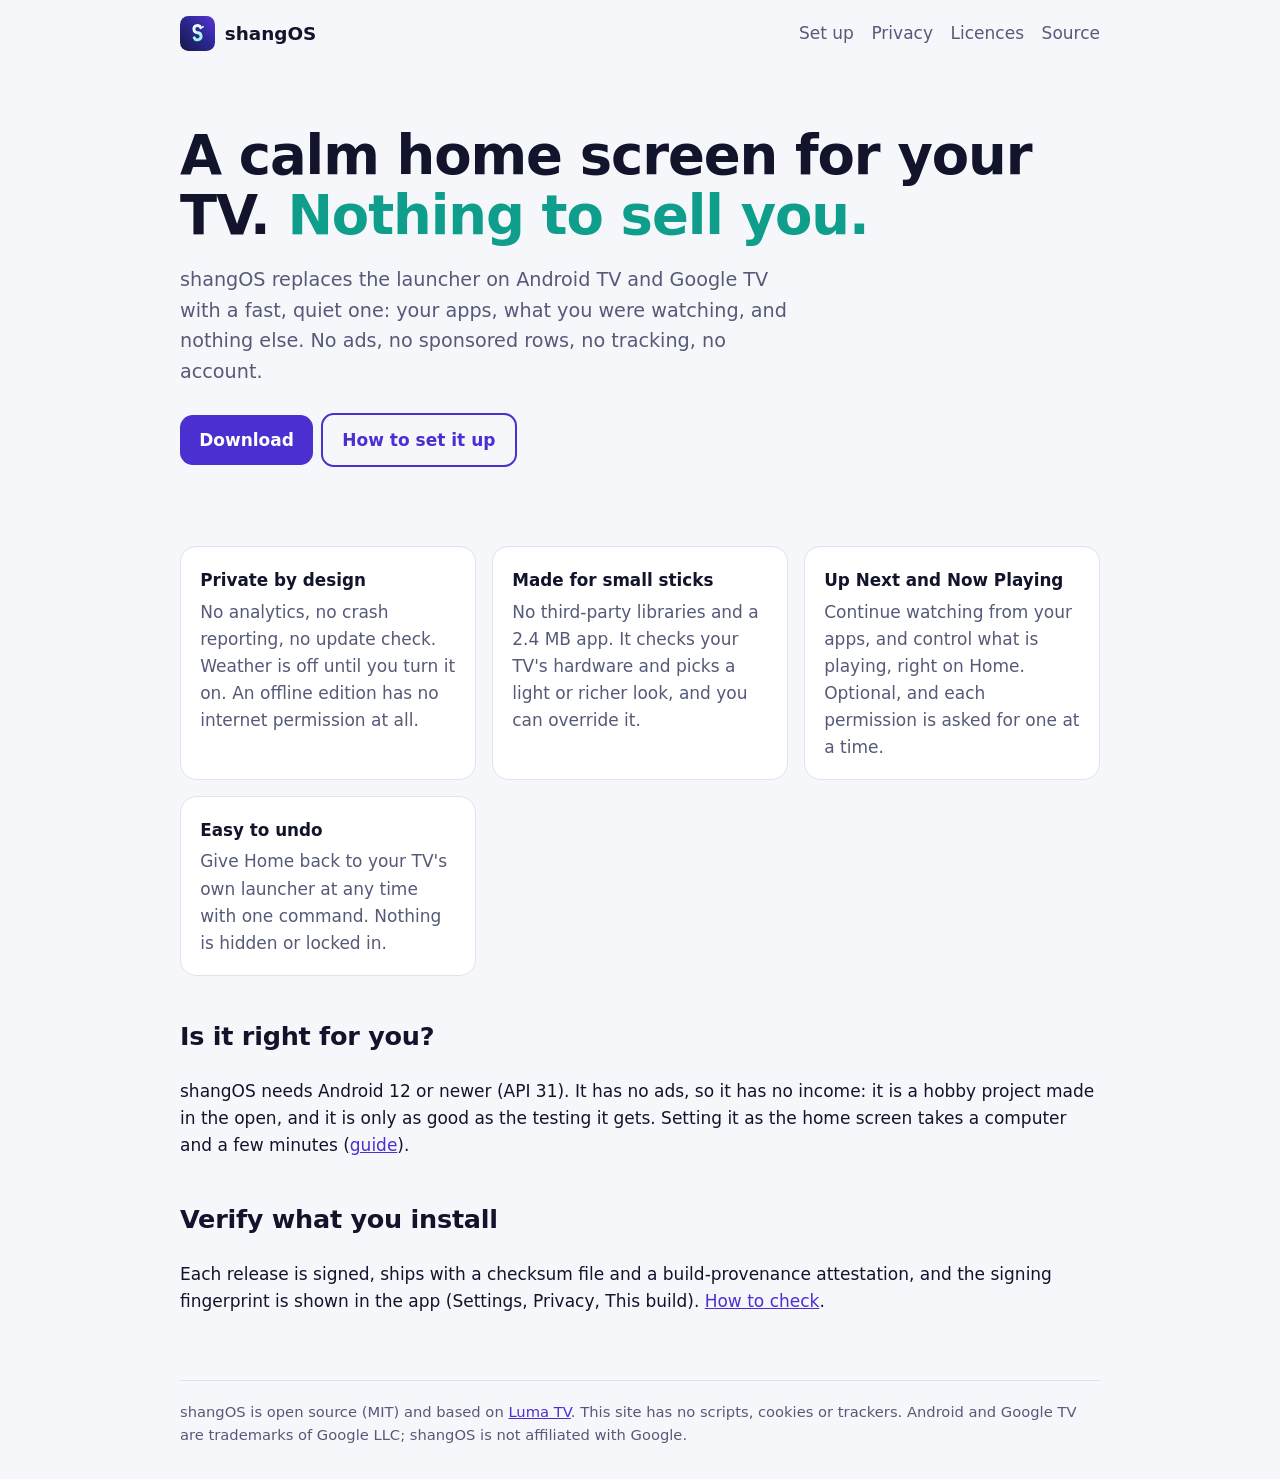
==== docs/index.html @ cf2c39d4 "feat: ship shangOS 0.3.0 platform release - Rename the package to dev.madusha.shangos and bump versi" ====
<!doctype html>
<html lang="en">
<head>
<meta charset="utf-8">
<meta name="viewport" content="width=device-width, initial-scale=1">
<title>shangOS: a calm, private home screen for Android TV</title>
<meta name="description" content="A fast, ad-free, tracker-free home screen for Android TV and Google TV. Open source.">
<link rel="icon" href="assets/favicon.svg" type="image/svg+xml">
<link rel="stylesheet" href="assets/site.css">
<meta name="color-scheme" content="light dark">
</head>
<body>
<a class="skip" href="#main">Skip to content</a>
<div class="wrap">
<header class="site">
  <a class="brand" href="./"><img src="assets/logo.svg" alt="" width="36" height="36">shangOS</a>
  <nav aria-label="Main"><a href="setup/">Set up</a><a href="privacy/">Privacy</a><a href="licenses/">Licences</a><a href="https://github.com/madushas/shangos-launcher">Source</a></nav>
</header>
<main id="main">
<section class="hero">
  <h1>A calm home screen for your TV. <em>Nothing to sell you.</em></h1>
  <p class="lead">shangOS replaces the launcher on Android TV and Google TV with a fast, quiet one: your apps, what you were watching, and nothing else. No ads, no sponsored rows, no tracking, no account.</p>
  <p><a class="btn" href="https://github.com/madushas/shangos-launcher/releases/latest">Download</a><a class="btn ghost" href="setup/">How to set it up</a></p>
</section>
<section class="grid" aria-label="Highlights">
  <div class="card"><h3>Private by design</h3><p>No analytics, no crash reporting, no update check. Weather is off until you turn it on. An offline edition has no internet permission at all.</p></div>
  <div class="card"><h3>Made for small sticks</h3><p>No third-party libraries and a 2.4&nbsp;MB app. It checks your TV's hardware and picks a light or richer look, and you can override it.</p></div>
  <div class="card"><h3>Up Next and Now Playing</h3><p>Continue watching from your apps, and control what is playing, right on Home. Optional, and each permission is asked for one at a time.</p></div>
  <div class="card"><h3>Easy to undo</h3><p>Give Home back to your TV's own launcher at any time with one command. Nothing is hidden or locked in.</p></div>
</section>
<h2>Is it right for you?</h2>
<p>shangOS needs Android 12 or newer (API 31). It has no ads, so it has no income: it is a hobby project made in the open, and it is only as good as the testing it gets. Setting it as the home screen takes a computer and a few minutes (<a href="setup/">guide</a>).</p>
<h2>Verify what you install</h2>
<p>Each release is signed, ships with a checksum file and a build-provenance attestation, and the signing fingerprint is shown in the app (Settings, Privacy, This build). <a href="setup/#verify">How to check</a>.</p>
</main>
<footer class="site">shangOS is open source (MIT) and based on <a href="https://github.com/0xProbabillity/luma-tv">Luma TV</a>. This site has no scripts, cookies or trackers. Android and Google TV are trademarks of Google LLC; shangOS is not affiliated with Google.</footer>
</div>
</body>
</html>
---- docs/assets/site.css ----
/* shangOS site. No fonts, scripts or requests to other hosts: the page is as private as the app. */
:root { --bg:#f6f7fb; --fg:#12142b; --muted:#555a78; --card:#ffffff; --line:#dfe2ee; --accent:#4b2fd0; --aqua:#0f9d8c; --code:#eef0f8; }
@media (prefers-color-scheme: dark) { :root { --bg:#0b0e22; --fg:#eef0ff; --muted:#a3a9cc; --card:#141a3d; --line:#252c5c; --accent:#9d8bff; --aqua:#7df3e1; --code:#0f1431; } }
* { box-sizing: border-box; }
html { scroll-behavior: smooth; }
body { margin:0; background:var(--bg); color:var(--fg); font:17px/1.6 system-ui, -apple-system, "Segoe UI", Roboto, sans-serif; }
a { color:var(--accent); } a:focus-visible, button:focus-visible { outline:3px solid var(--aqua); outline-offset:2px; }
.wrap { max-width:60rem; margin:0 auto; padding:0 1.25rem; }
header.site { display:flex; align-items:center; gap:1rem; padding:1rem 0; flex-wrap:wrap; }
header.site a.brand { display:flex; align-items:center; gap:.6rem; font-weight:700; color:var(--fg); text-decoration:none; font-size:1.15rem; }
header.site img { width:2.2rem; height:2.2rem; }
header.site nav { margin-left:auto; display:flex; gap:1.1rem; flex-wrap:wrap; } header.site nav a { color:var(--muted); text-decoration:none; } header.site nav a:hover { color:var(--fg); }
.hero { padding:3rem 0 2rem; }
.hero h1 { font-size:clamp(2rem, 6vw, 3.4rem); line-height:1.1; margin:.2em 0; letter-spacing:-.02em; }
.hero h1 em { font-style:normal; color:var(--aqua); }
.hero p.lead { font-size:1.2rem; color:var(--muted); max-width:38rem; }
.btn { display:inline-block; padding:.7rem 1.2rem; border-radius:.8rem; background:var(--accent); color:#fff; text-decoration:none; font-weight:600; margin:.4rem .5rem .4rem 0; }
@media (prefers-color-scheme: dark) { .btn { color:#0b0e22; } }
.btn.ghost { background:transparent; color:var(--accent); border:2px solid var(--accent); }
.grid { display:grid; grid-template-columns:repeat(auto-fit, minmax(15rem, 1fr)); gap:1rem; margin:1.5rem 0 2.5rem; }
.card { background:var(--card); border:1px solid var(--line); border-radius:1rem; padding:1.1rem 1.2rem; }
.card h3 { margin:.1em 0 .3em; font-size:1.05rem; }
.card p { margin:0; color:var(--muted); }
h2 { margin-top:2.5rem; letter-spacing:-.01em; }
code, pre { background:var(--code); border-radius:.4rem; font:.9em ui-monospace, SFMono-Regular, Menlo, Consolas, monospace; }
code { padding:.1em .35em; } pre { padding:.9rem 1rem; overflow-x:auto; border:1px solid var(--line); }
pre code { padding:0; background:none; }
ol.steps { counter-reset:s; list-style:none; padding:0; } ol.steps > li { counter-increment:s; position:relative; padding-left:2.6rem; margin:1.1rem 0; }
ol.steps > li::before { content:counter(s); position:absolute; left:0; top:.05rem; width:1.9rem; height:1.9rem; border-radius:50%; background:var(--accent); color:#fff; display:grid; place-items:center; font-weight:700; font-size:.95rem; }
@media (prefers-color-scheme: dark) { ol.steps > li::before { color:#0b0e22; } }
table { border-collapse:collapse; width:100%; margin:1rem 0; } th, td { text-align:left; padding:.55rem .7rem; border-bottom:1px solid var(--line); vertical-align:top; } th { color:var(--muted); font-weight:600; }
.note { border-left:4px solid var(--aqua); background:var(--card); padding:.7rem 1rem; border-radius:.3rem; margin:1.2rem 0; }
.warn { border-left-color:#e0a000; }
footer.site { margin:4rem 0 2rem; padding-top:1.2rem; border-top:1px solid var(--line); color:var(--muted); font-size:.92rem; }
.skip { position:absolute; left:-999px; } .skip:focus { left:1rem; top:1rem; background:var(--card); padding:.5rem 1rem; z-index:9; }
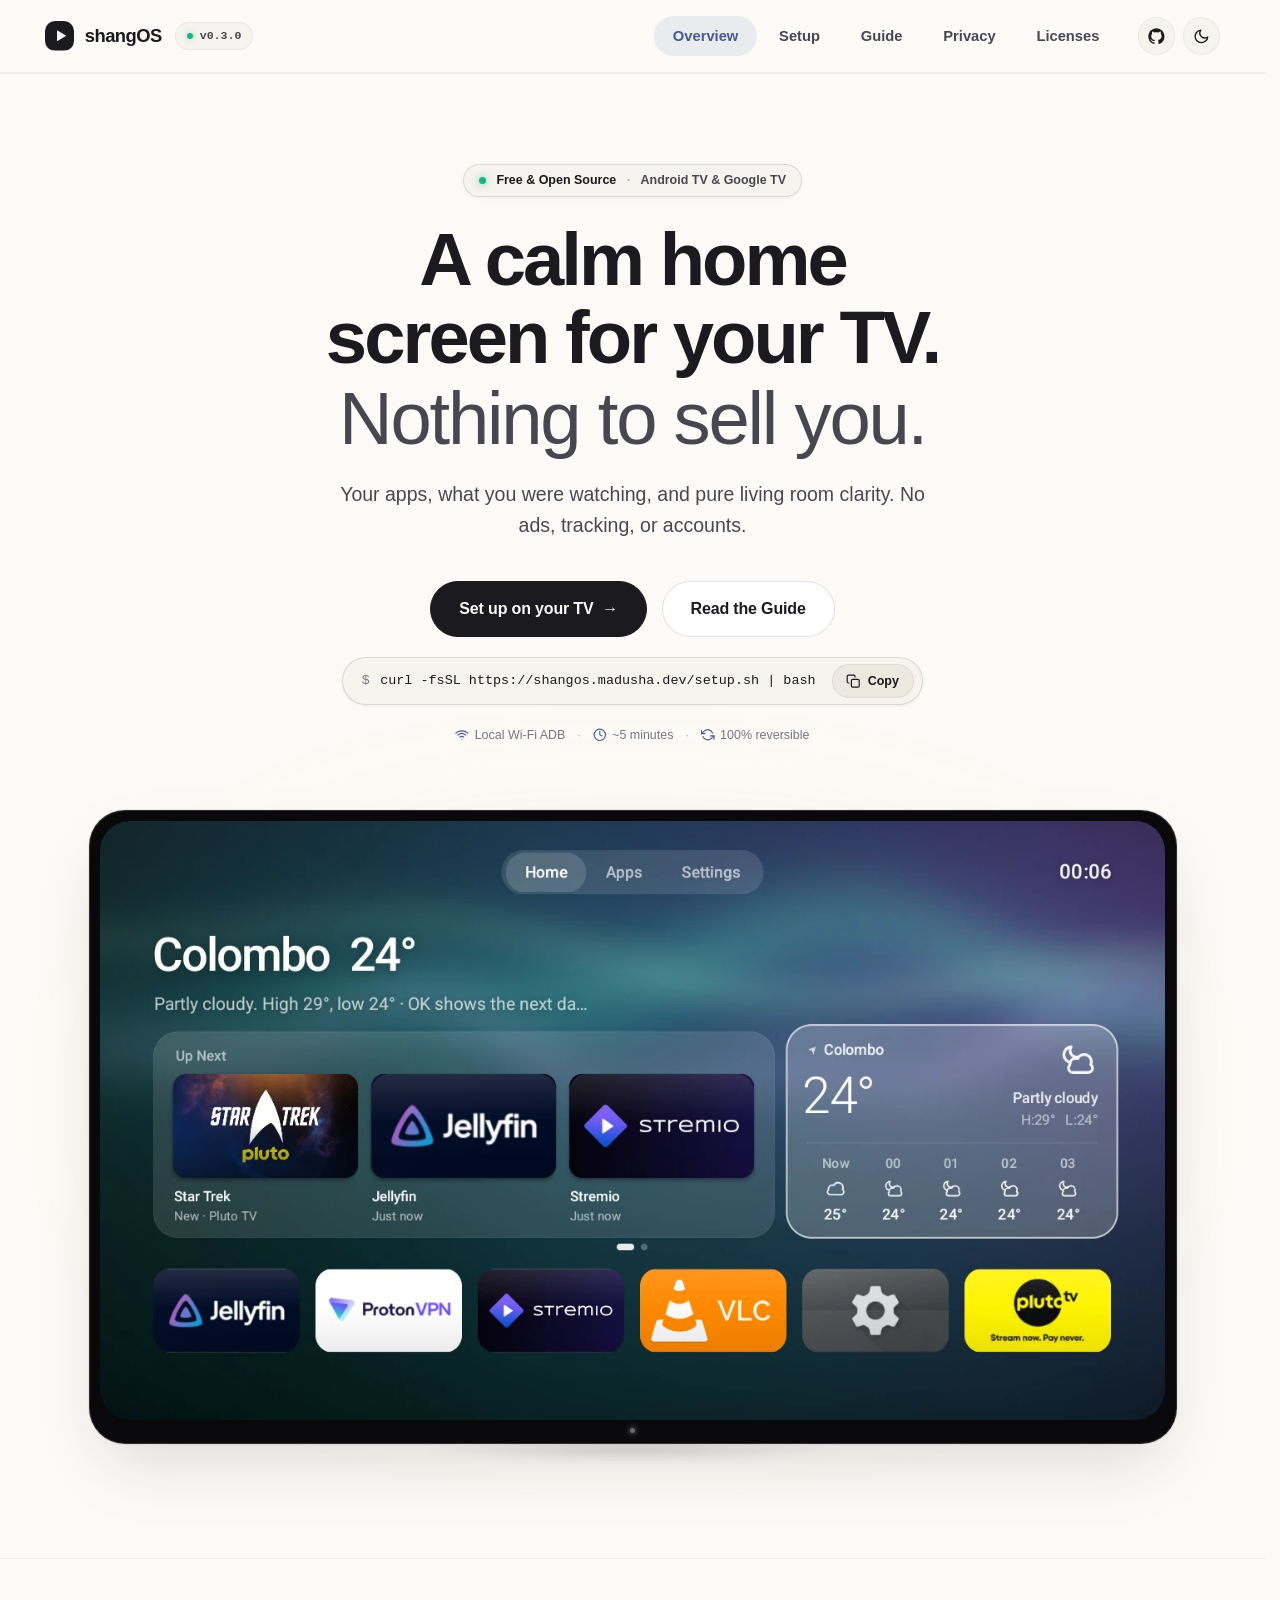
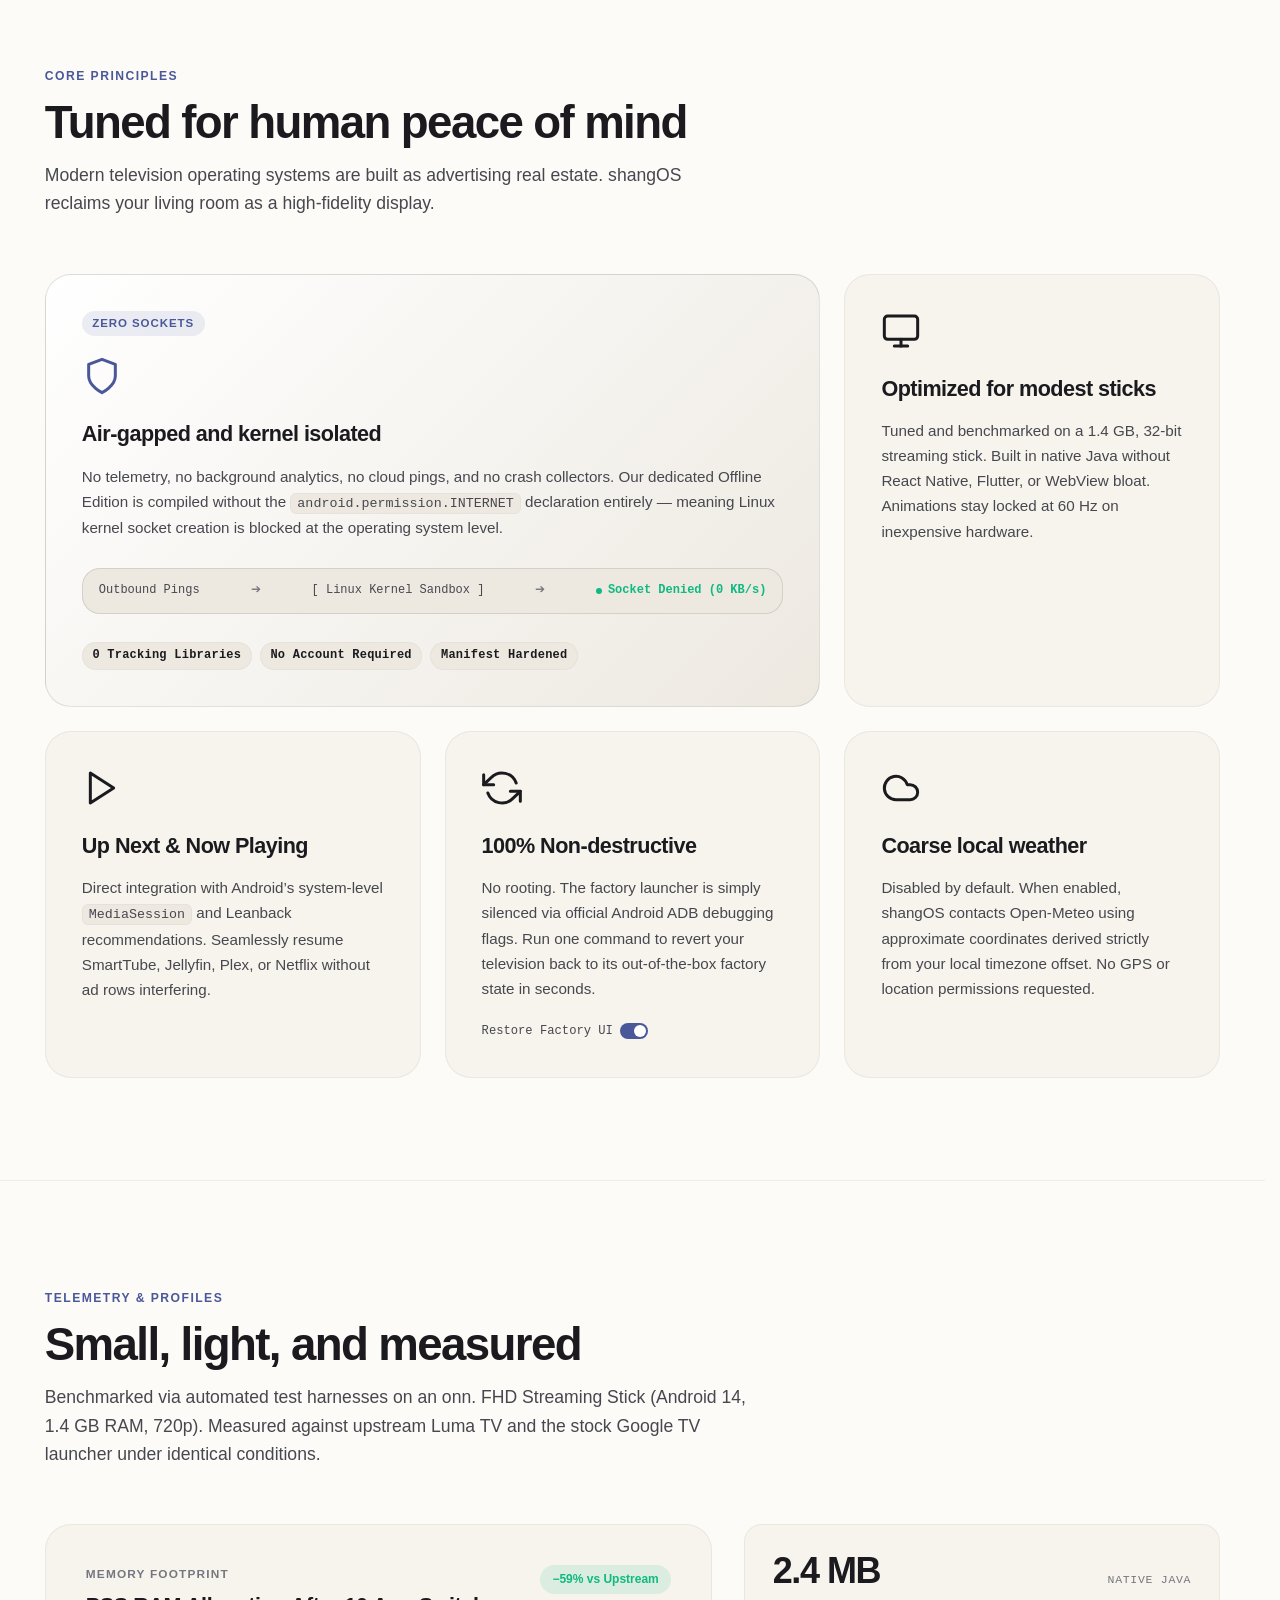
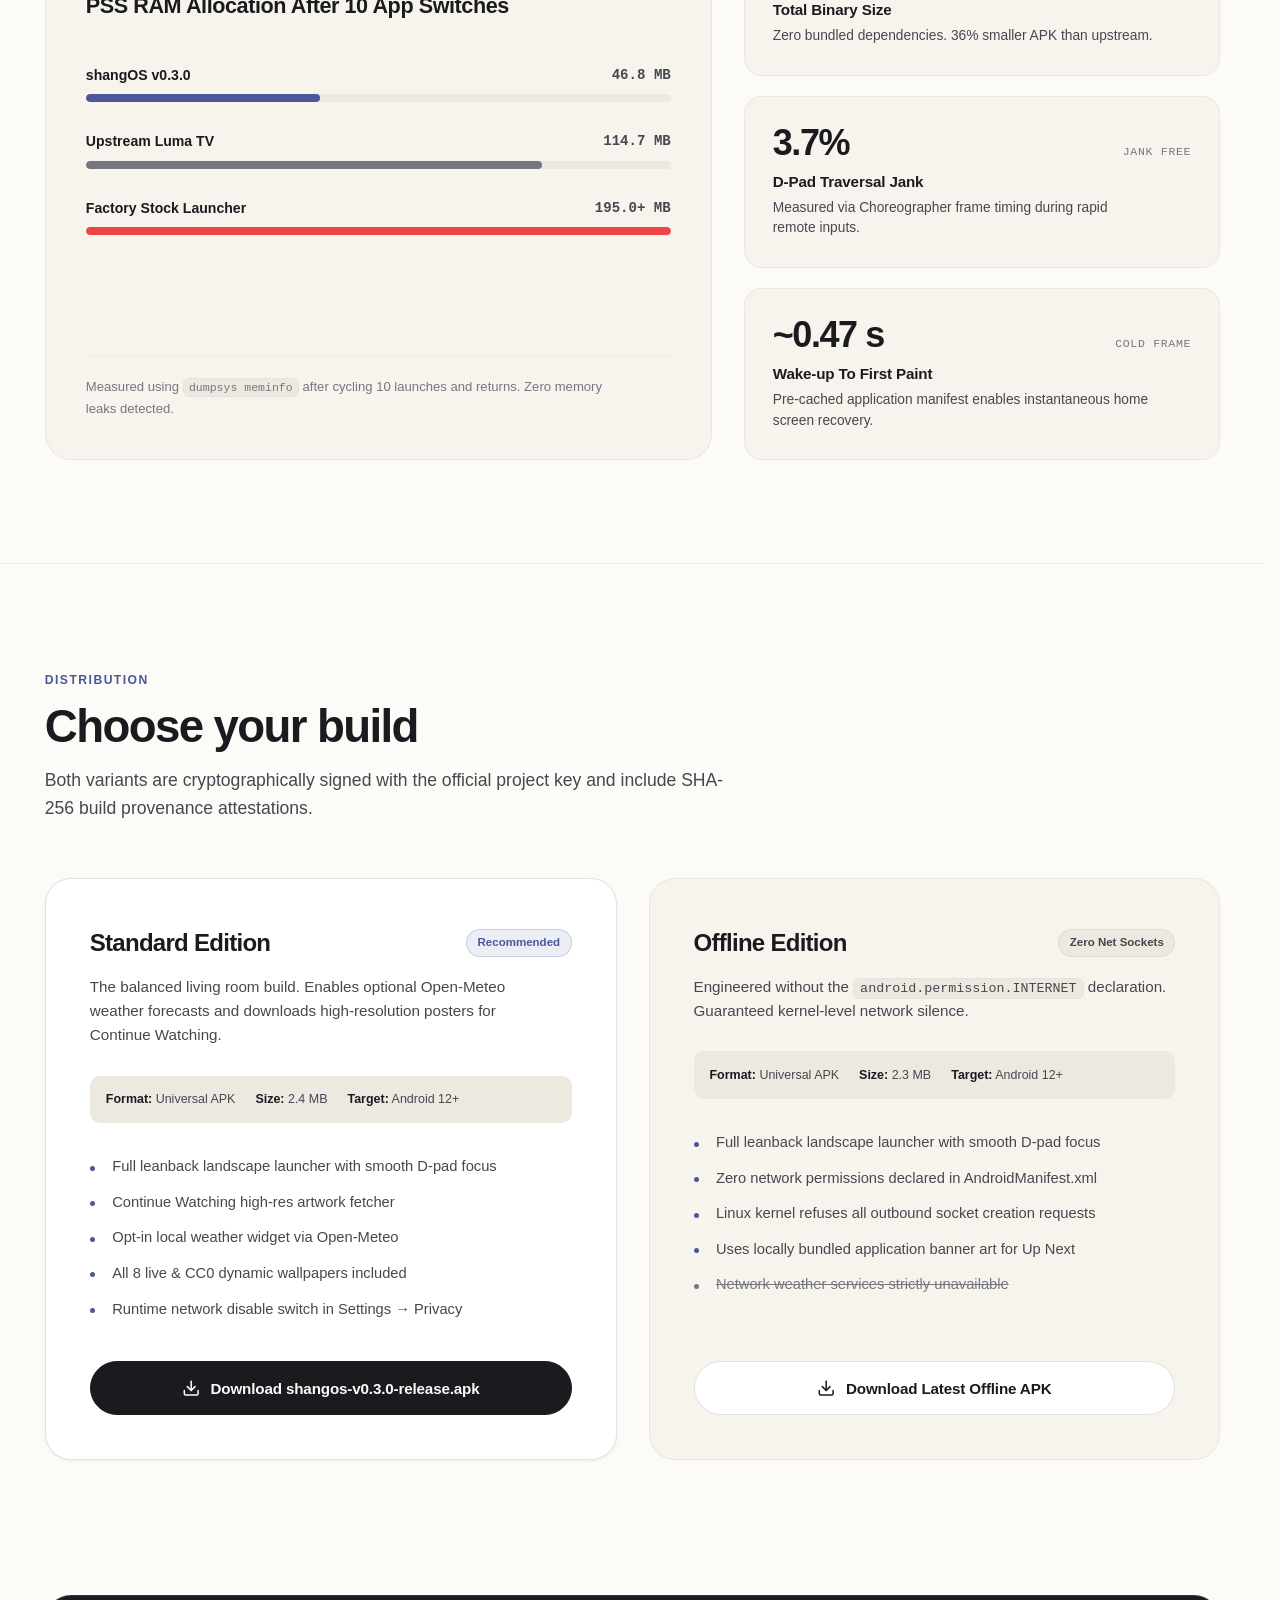
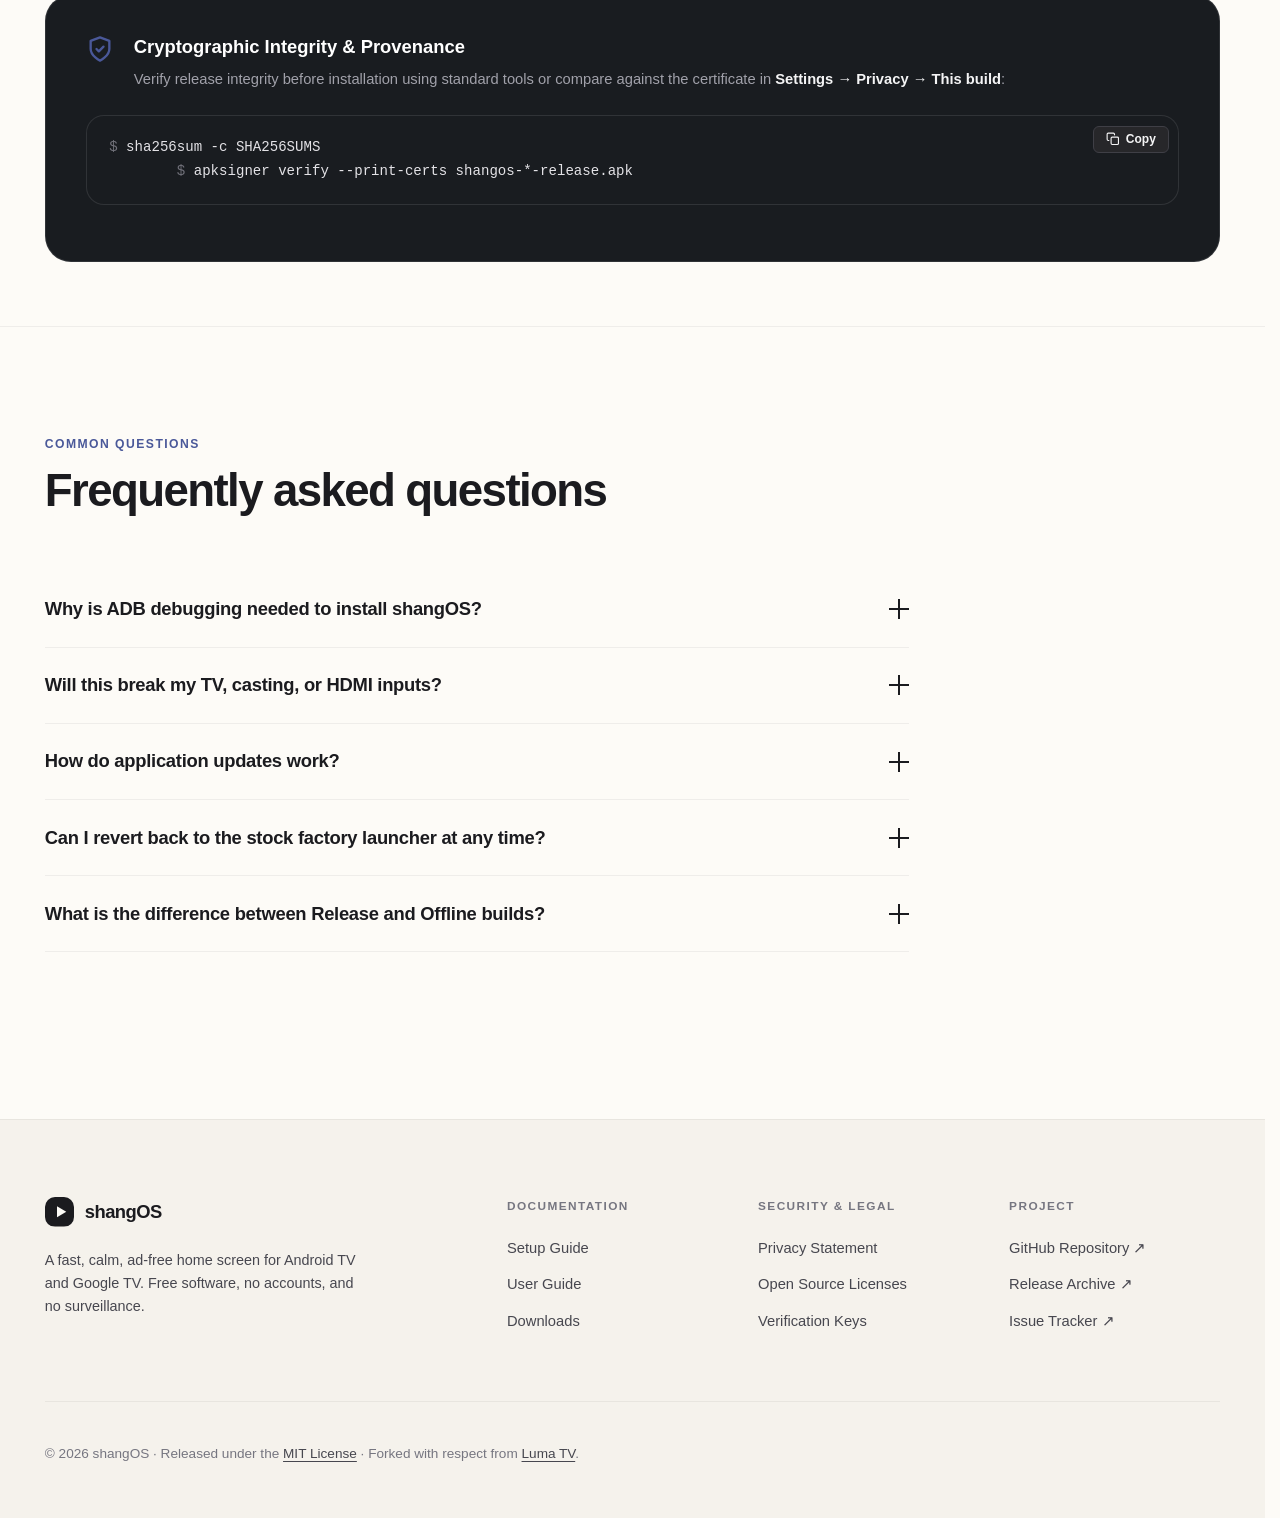
==== commit c67026a0: "updated the public website" ====
--- a/docs/index.html
+++ b/docs/index.html
@@ -1,39 +1,559 @@
 <!doctype html>
 <html lang="en">
 <head>
-<meta charset="utf-8">
-<meta name="viewport" content="width=device-width, initial-scale=1">
-<title>shangOS: a calm, private home screen for Android TV</title>
-<meta name="description" content="A fast, ad-free, tracker-free home screen for Android TV and Google TV. Open source.">
-<link rel="icon" href="assets/favicon.svg" type="image/svg+xml">
-<link rel="stylesheet" href="assets/site.css">
-<meta name="color-scheme" content="light dark">
+  <meta charset="utf-8">
+  <meta name="viewport" content="width=device-width, initial-scale=1">
+  <title>shangOS — A calm home screen for your TV</title>
+  <meta name="description" content="shangOS replaces the noisy default launcher on Android TV and Google TV with a fast, quiet one: your apps, what you were watching, and nothing else.">
+  <meta property="og:title" content="shangOS — A calm home screen for your TV">
+  <meta property="og:description" content="No ads, no sponsored rows, no tracking, no accounts. Free and open source for Android TV & Google TV.">
+  <meta property="og:type" content="website">
+  <meta name="theme-color" content="#ffffff" media="(prefers-color-scheme: light)">
+  <meta name="theme-color" content="#09090b" media="(prefers-color-scheme: dark)">
+  <link rel="icon" href="data:image/svg+xml,%3Csvg xmlns='http://www.w3.org/2000/svg' viewBox='0 0 32 32'%3E%3Crect width='32' height='32' rx='7' fill='%230a0a0a'/%3E%3Cpolygon points='13,10 23,16 13,22' fill='%23fff'/%3E%3C/svg%3E">
+
+  <!-- Prevent theme flash before CSS loads -->
+  <script>
+    (() => {
+      try {
+        const t = localStorage.getItem('shangos-theme');
+        if (t === 'dark' || (!t && matchMedia('(prefers-color-scheme: dark)').matches)) {
+          document.documentElement.setAttribute('data-theme', 'dark');
+        }
+      } catch (e) {}
+    })();
+  </script>
+
+  <link rel="stylesheet" href="assets/site.css">
+  <link href="https://api.fontshare.com/v2/css?f[]=satoshi@500,700,900&display=swap" rel="stylesheet">
 </head>
 <body>
-<a class="skip" href="#main">Skip to content</a>
-<div class="wrap">
-<header class="site">
-  <a class="brand" href="./"><img src="assets/logo.svg" alt="" width="36" height="36">shangOS</a>
-  <nav aria-label="Main"><a href="setup/">Set up</a><a href="privacy/">Privacy</a><a href="licenses/">Licences</a><a href="https://github.com/madushas/shangos-launcher">Source</a></nav>
-</header>
-<main id="main">
-<section class="hero">
-  <h1>A calm home screen for your TV. <em>Nothing to sell you.</em></h1>
-  <p class="lead">shangOS replaces the launcher on Android TV and Google TV with a fast, quiet one: your apps, what you were watching, and nothing else. No ads, no sponsored rows, no tracking, no account.</p>
-  <p><a class="btn" href="https://github.com/madushas/shangos-launcher/releases/latest">Download</a><a class="btn ghost" href="setup/">How to set it up</a></p>
-</section>
-<section class="grid" aria-label="Highlights">
-  <div class="card"><h3>Private by design</h3><p>No analytics, no crash reporting, no update check. Weather is off until you turn it on. An offline edition has no internet permission at all.</p></div>
-  <div class="card"><h3>Made for small sticks</h3><p>No third-party libraries and a 2.4&nbsp;MB app. It checks your TV's hardware and picks a light or richer look, and you can override it.</p></div>
-  <div class="card"><h3>Up Next and Now Playing</h3><p>Continue watching from your apps, and control what is playing, right on Home. Optional, and each permission is asked for one at a time.</p></div>
-  <div class="card"><h3>Easy to undo</h3><p>Give Home back to your TV's own launcher at any time with one command. Nothing is hidden or locked in.</p></div>
-</section>
-<h2>Is it right for you?</h2>
-<p>shangOS needs Android 12 or newer (API 31). It has no ads, so it has no income: it is a hobby project made in the open, and it is only as good as the testing it gets. Setting it as the home screen takes a computer and a few minutes (<a href="setup/">guide</a>).</p>
-<h2>Verify what you install</h2>
-<p>Each release is signed, ships with a checksum file and a build-provenance attestation, and the signing fingerprint is shown in the app (Settings, Privacy, This build). <a href="setup/#verify">How to check</a>.</p>
-</main>
-<footer class="site">shangOS is open source (MIT) and based on <a href="https://github.com/0xProbabillity/luma-tv">Luma TV</a>. This site has no scripts, cookies or trackers. Android and Google TV are trademarks of Google LLC; shangOS is not affiliated with Google.</footer>
-</div>
+  <a href="#main" class="skip">Skip to content</a>
+
+  <header class="site">
+    <div class="wrap site-nav-wrap">
+      <div class="brand-group">
+        <a href="./" class="brand" aria-label="shangOS home">
+          <svg viewBox="0 0 32 32" aria-hidden="true" focusable="false">
+            <rect width="32" height="32" rx="8" fill="currentColor"/>
+            <polygon points="13,10 23,16 13,22" class="brand-mark"/>
+          </svg>
+          <span class="brand-name">shangOS</span>
+        </a>
+        <a href="https://github.com/madushas/shangos-launcher/releases/latest"
+           class="badge-version"
+           target="_blank"
+           rel="noopener"
+           title="View latest release notes on GitHub">
+          <span class="dot"></span>
+          <!-- APP_VERSION_START -->v0.3.0<!-- APP_VERSION_END -->
+        </a>
+      </div>
+
+      <div class="header-actions">
+        <nav class="site-nav" id="site-nav" aria-label="Main Navigation">
+          <a href="./" aria-current="page">Overview</a>
+          <a href="setup/">Setup</a>
+          <a href="guide/">Guide</a>
+          <a href="privacy/">Privacy</a>
+          <a href="licenses/">Licenses</a>
+        </nav>
+
+        <div class="header-controls">
+          <a href="https://github.com/madushas/shangos-launcher"
+             class="btn-icon gh-link" target="_blank" rel="noopener"
+             aria-label="View source repository on GitHub">
+            <svg viewBox="0 0 24 24" fill="currentColor" aria-hidden="true">
+              <path d="M12 .5C5.65.5.5 5.65.5 12c0 5.08 3.29 9.39 7.86 10.91.58.11.79-.25.79-.56 0-.28-.01-1.02-.02-2-3.2.7-3.88-1.54-3.88-1.54-.52-1.33-1.28-1.69-1.28-1.69-1.05-.72.08-.7.08-.7 1.16.08 1.77 1.19 1.77 1.19 1.03 1.77 2.7 1.26 3.36.96.1-.75.4-1.26.73-1.55-2.55-.29-5.24-1.28-5.24-5.68 0-1.26.45-2.29 1.19-3.1-.12-.29-.52-1.47.11-3.06 0 0 .97-.31 3.18 1.18a11.03 11.03 0 0 1 5.79 0c2.2-1.49 3.17-1.18 3.17-1.18.63 1.59.23 2.77.11 3.06.74.81 1.19 1.84 1.19 3.1 0 4.41-2.69 5.38-5.26 5.66.41.35.78 1.05.78 2.11 0 1.53-.01 2.76-.01 3.14 0 .31.21.67.8.56A11.5 11.5 0 0 0 23.5 12C23.5 5.65 18.35.5 12 .5z"/>
+            </svg>
+          </a>
+
+          <button class="btn-icon" id="theme-toggle" type="button" aria-label="Toggle light or dark display mode">
+            <svg class="icon-moon" viewBox="0 0 24 24" fill="none" stroke="currentColor" stroke-width="2" stroke-linecap="round" stroke-linejoin="round" aria-hidden="true"><path d="M21 12.79A9 9 0 1 1 11.21 3 7 7 0 0 0 21 12.79z"/></svg>
+            <svg class="icon-sun" viewBox="0 0 24 24" fill="none" stroke="currentColor" stroke-width="2" stroke-linecap="round" stroke-linejoin="round" aria-hidden="true"><circle cx="12" cy="12" r="4"/><path d="M12 2v2M12 20v2M4.93 4.93l1.41 1.41M17.66 17.66l1.41 1.41M2 12h2M20 12h2M4.93 19.07l1.41-1.41M17.66 6.34l1.41-1.41"/></svg>
+          </button>
+
+          <button class="btn-icon nav-toggle" id="nav-toggle" type="button" aria-label="Toggle navigation menu" aria-expanded="false" aria-controls="site-nav">
+            <svg class="nav-toggle-open" viewBox="0 0 24 24" fill="none" stroke="currentColor" stroke-width="2" stroke-linecap="round" aria-hidden="true"><line x1="3" y1="7" x2="21" y2="7"/><line x1="3" y1="17" x2="21" y2="17"/></svg>
+            <svg class="nav-toggle-close" viewBox="0 0 24 24" fill="none" stroke="currentColor" stroke-width="2" stroke-linecap="round" aria-hidden="true"><line x1="18" y1="6" x2="6" y2="18"/><line x1="6" y1="6" x2="18" y2="18"/></svg>
+          </button>
+        </div>
+      </div>
+    </div>
+  </header>
+
+  <main id="main">
+
+    <!-- ================= HERO ================= -->
+    <section class="hero" id="overview">
+      <div class="wrap">
+        <div class="hero-header">
+          <!-- M3 Tonal Status Badge -->
+          <div class="hero-pill-badge">
+            <span class="badge-pip" aria-hidden="true"></span>
+            <span class="badge-label">Free &amp; Open Source</span>
+            <span class="badge-divider" aria-hidden="true">·</span>
+            <span class="badge-platform">Android TV &amp; Google TV</span>
+          </div>
+
+          <!-- Confident Editorial Typography -->
+          <h1 class="hero-title">
+            A calm home screen for your TV.
+            <span class="hero-title-sub">Nothing to sell you.</span>
+          </h1>
+
+          <p class="hero-lead">
+            Your apps, what you were watching, and pure living room clarity. No ads, tracking, or accounts.
+          </p>
+
+          <!-- Action Cluster -->
+          <div class="hero-actions">
+            <div class="hero-btn-group">
+              <a href="setup/" class="btn primary btn-lg">
+                Set up on your TV <span class="arrow" aria-hidden="true">→</span>
+              </a>
+              <a href="guide/" class="btn secondary btn-lg">Read the Guide</a>
+            </div>
+
+            <!-- Integrated CLI Runner Pill -->
+            <div class="hero-cli-card">
+              <div class="cli-command">
+                <span class="cli-prompt" aria-hidden="true">$</span>
+                <code>curl -fsSL https://shangos.madusha.dev/setup.sh | bash</code>
+              </div>
+              <button class="copy-btn-inline" type="button" aria-label="Copy install command" data-copy="curl -fsSL https://shangos.madusha.dev/setup.sh | bash">
+                <svg viewBox="0 0 24 24" fill="none" stroke="currentColor" stroke-width="2" stroke-linecap="round" stroke-linejoin="round" aria-hidden="true"><rect x="9" y="9" width="13" height="13" rx="2"/><path d="M5 15H4a2 2 0 0 1-2-2V4a2 2 0 0 1 2-2h9a2 2 0 0 1 2 2v1"/></svg>
+                <span class="copy-label">Copy</span>
+              </button>
+            </div>
+
+            <!-- Subtle Trust Meta Strip -->
+            <div class="hero-meta-strip">
+              <span class="meta-pill">
+                <svg viewBox="0 0 24 24" fill="none" stroke="currentColor" stroke-width="2" stroke-linecap="round" stroke-linejoin="round" aria-hidden="true"><path d="M5 12.55a11 11 0 0 1 14.08 0"/><path d="M1.42 9a16 16 0 0 1 21.16 0"/><path d="M8.53 16.11a6 6 0 0 1 6.95 0"/><line x1="12" y1="20" x2="12.01" y2="20"/></svg>
+                Local Wi-Fi ADB
+              </span>
+              <span class="meta-dot" aria-hidden="true">·</span>
+              <span class="meta-pill">
+                <svg viewBox="0 0 24 24" fill="none" stroke="currentColor" stroke-width="2" stroke-linecap="round" stroke-linejoin="round" aria-hidden="true"><circle cx="12" cy="12" r="10"/><polyline points="12 6 12 12 16 14"/></svg>
+                ~5 minutes
+              </span>
+              <span class="meta-dot" aria-hidden="true">·</span>
+              <span class="meta-pill">
+                <svg viewBox="0 0 24 24" fill="none" stroke="currentColor" stroke-width="2" stroke-linecap="round" stroke-linejoin="round" aria-hidden="true"><polyline points="1 4 1 10 7 10"/><polyline points="23 20 23 14 17 14"/><path d="M20.49 9A9 9 0 0 0 5.64 5.64L1 10m22 4l-4.64 4.36A9 9 0 0 1 3.51 15"/></svg>
+                100% reversible
+              </span>
+            </div>
+          </div>
+        </div>
+
+        <!-- Cinematic OLED TV Showcase -->
+        <div class="tv-stage">
+          <div class="tv-ambient-glow" aria-hidden="true"></div>
+          <div class="tv-chassis">
+            <div class="tv-bezel">
+              <div class="tv-screen">
+                <img src="assets/home.webp"
+                     alt="shangOS home screen showing app tiles, aurora wallpaper, Up Next and Now Playing widgets."
+                     width="1280" height="720" fetchpriority="high" decoding="async">
+                <div class="tv-screen-glare" aria-hidden="true"></div>
+              </div>
+            </div>
+            <div class="tv-chin">
+              <span class="tv-status-led" aria-hidden="true"></span>
+            </div>
+          </div>
+          <div class="tv-pedestal-shadow" aria-hidden="true"></div>
+        </div>
+      </div>
+    </section>
+
+    <!-- ================= ARCHITECTURAL PRINCIPLES ================= -->
+        <section class="wrap section-principles">
+          <div class="section-heading">
+            <span class="kicker">Core Principles</span>
+            <h2>Tuned for human peace of mind</h2>
+            <p class="sub">Modern television operating systems are built as advertising real estate. shangOS reclaims your living room as a high-fidelity display.</p>
+          </div>
+
+          <div class="bento-grid">
+            <!-- Main Bento Hero Card: Pure Privacy & Offline Isolation -->
+            <div class="bento-card bento-span-2 highlight-card">
+              <div class="bento-badge">Zero Sockets</div>
+              <div class="bento-content">
+                <div class="card-icon">
+                  <svg viewBox="0 0 24 24" fill="none" stroke="currentColor" stroke-width="1.8" stroke-linecap="round" stroke-linejoin="round" aria-hidden="true"><path d="M12 22s8-4 8-10V5l-8-3-8 3v7c0 6 8 10 8 10z"/></svg>
+                </div>
+                <h3>Air-gapped and kernel isolated</h3>
+                <p>No telemetry, no background analytics, no cloud pings, and no crash collectors. Our dedicated Offline Edition is compiled without the <code>android.permission.INTERNET</code> declaration entirely — meaning Linux kernel socket creation is blocked at the operating system level.</p>
+
+                <!-- Micro-Graphic: Kernel Security Sandbox Diagram -->
+                <div class="micro-hud-diagram" aria-hidden="true">
+                  <span class="hud-node">Outbound Pings</span>
+                  <span class="hud-arrow">➔</span>
+                  <span class="hud-node">[ Linux Kernel Sandbox ]</span>
+                  <span class="hud-arrow">➔</span>
+                  <span class="hud-blocked"><span class="hud-blocked-dot"></span> Socket Denied (0 KB/s)</span>
+                </div>
+
+                <div class="pill-group">
+                  <span class="spec-chip">0 Tracking Libraries</span>
+                  <span class="spec-chip">No Account Required</span>
+                  <span class="spec-chip">Manifest Hardened</span>
+                </div>
+              </div>
+            </div>
+
+            <!-- Card: Modest Hardware Performance -->
+            <div class="bento-card">
+              <div class="card-icon">
+                <svg viewBox="0 0 24 24" fill="none" stroke="currentColor" stroke-width="1.8" stroke-linecap="round" stroke-linejoin="round" aria-hidden="true"><rect x="2" y="3" width="20" height="14" rx="2" ry="2"/><line x1="8" y1="21" x2="16" y2="21"/><line x1="12" y1="17" x2="12" y2="21"/></svg>
+              </div>
+              <h3>Optimized for modest sticks</h3>
+              <p>Tuned and benchmarked on a 1.4 GB, 32-bit streaming stick. Built in native Java without React Native, Flutter, or WebView bloat. Animations stay locked at 60 Hz on inexpensive hardware.</p>
+            </div>
+
+            <!-- Card: Up Next & Now Playing -->
+            <div class="bento-card">
+              <div class="card-icon">
+                <svg viewBox="0 0 24 24" fill="none" stroke="currentColor" stroke-width="1.8" stroke-linecap="round" stroke-linejoin="round" aria-hidden="true"><polygon points="5 3 19 12 5 21 5 3"/></svg>
+              </div>
+              <h3>Up Next &amp; Now Playing</h3>
+              <p>Direct integration with Android’s system-level <code>MediaSession</code> and Leanback recommendations. Seamlessly resume SmartTube, Jellyfin, Plex, or Netflix without ad rows interfering.</p>
+
+              <!-- Micro-Graphic: Equalizer audio bars -->
+              <div class="equalizer-graphic" aria-hidden="true">
+                <span class="eq-bar"></span>
+                <span class="eq-bar"></span>
+                <span class="eq-bar"></span>
+                <span class="eq-bar"></span>
+              </div>
+            </div>
+
+            <!-- Card: Non-destructive reversibility -->
+            <div class="bento-card">
+              <div class="card-icon">
+                <svg viewBox="0 0 24 24" fill="none" stroke="currentColor" stroke-width="1.8" stroke-linecap="round" stroke-linejoin="round" aria-hidden="true"><polyline points="1 4 1 10 7 10"/><polyline points="23 20 23 14 17 14"/><path d="M20.49 9A9 9 0 0 0 5.64 5.64L1 10m22 4l-4.64 4.36A9 9 0 0 1 3.51 15"/></svg>
+              </div>
+              <h3>100% Non-destructive</h3>
+              <p>No rooting. The factory launcher is simply silenced via official Android ADB debugging flags. Run one command to revert your television back to its out-of-the-box factory state in seconds.</p>
+
+              <!-- Micro-Graphic: Non-destructive switcher -->
+              <div class="switch-pill-graphic" aria-hidden="true">
+                <span>Restore Factory UI</span>
+                <span class="switch-thumb"></span>
+              </div>
+            </div>
+
+            <!-- Card: Privacy Weather -->
+            <div class="bento-card">
+              <div class="card-icon">
+                <svg viewBox="0 0 24 24" fill="none" stroke="currentColor" stroke-width="1.8" stroke-linecap="round" stroke-linejoin="round" aria-hidden="true"><path d="M17.5 19H9a7 7 0 1 1 6.71-9h1.79a4.5 4.5 0 1 1 0 9Z"/></svg>
+              </div>
+              <h3>Coarse local weather</h3>
+              <p>Disabled by default. When enabled, shangOS contacts Open-Meteo using approximate coordinates derived strictly from your local timezone offset. No GPS or location permissions requested.</p>
+            </div>
+          </div>
+        </section>
+
+
+    <!-- ================= MEASURED BENCHMARKS ================= -->
+    <section class="wrap section-benchmarks">
+      <div class="section-heading">
+        <span class="kicker">Telemetry &amp; Profiles</span>
+        <h2>Small, light, and measured</h2>
+        <p class="sub">Benchmarked via automated test harnesses on an onn. FHD Streaming Stick (Android 14, 1.4 GB RAM, 720p). Measured against upstream Luma TV and the stock Google TV launcher under identical conditions.</p>
+      </div>
+
+      <div class="benchmark-dashboard">
+        <!-- Telemetry comparison board -->
+        <div class="bench-comparison-card">
+          <div class="bench-comparison-head">
+            <div>
+              <span class="bench-kicker">Memory Footprint</span>
+              <h3>PSS RAM Allocation After 10 App Switches</h3>
+            </div>
+            <span class="bench-delta-pill negative">−59% vs Upstream</span>
+          </div>
+
+          <div class="bar-chart-group">
+            <div class="bar-item">
+              <div class="bar-meta">
+                <span class="bar-name">shangOS v0.3.0</span>
+                <span class="bar-value">46.8 MB</span>
+              </div>
+              <div class="bar-track">
+                <div class="bar-fill brand" style="width: 40%;"></div>
+              </div>
+            </div>
+
+            <div class="bar-item">
+              <div class="bar-meta">
+                <span class="bar-name">Upstream Luma TV</span>
+                <span class="bar-value">114.7 MB</span>
+              </div>
+              <div class="bar-track">
+                <div class="bar-fill muted" style="width: 78%;"></div>
+              </div>
+            </div>
+
+            <div class="bar-item">
+              <div class="bar-meta">
+                <span class="bar-name">Factory Stock Launcher</span>
+                <span class="bar-value">195.0+ MB</span>
+              </div>
+              <div class="bar-track">
+                <div class="bar-fill alert" style="width: 100%;"></div>
+              </div>
+            </div>
+          </div>
+
+          <p class="bench-note">Measured using <code>dumpsys meminfo</code> after cycling 10 launches and returns. Zero memory leaks detected.</p>
+        </div>
+
+        <!-- 3 Metric Cards with Real Engineering Craft -->
+        <div class="bench-stats-col">
+          <div class="bench-stat-tile">
+            <div class="bench-stat-top">
+              <span class="bench-metric-value">2.4 MB</span>
+              <span class="bench-metric-badge">Native Java</span>
+            </div>
+            <strong class="bench-stat-title">Total Binary Size</strong>
+            <p class="bench-stat-desc">Zero bundled dependencies. 36% smaller APK than upstream.</p>
+          </div>
+
+          <div class="bench-stat-tile">
+            <div class="bench-stat-top">
+              <span class="bench-metric-value">3.7%</span>
+              <span class="bench-metric-badge">Jank Free</span>
+            </div>
+            <strong class="bench-stat-title">D-Pad Traversal Jank</strong>
+            <p class="bench-stat-desc">Measured via Choreographer frame timing during rapid remote inputs.</p>
+          </div>
+
+          <div class="bench-stat-tile">
+            <div class="bench-stat-top">
+              <span class="bench-metric-value">~0.47 s</span>
+              <span class="bench-metric-badge">Cold Frame</span>
+            </div>
+            <strong class="bench-stat-title">Wake-up To First Paint</strong>
+            <p class="bench-stat-desc">Pre-cached application manifest enables instantaneous home screen recovery.</p>
+          </div>
+        </div>
+      </div>
+    </section>
+
+    <!-- ================= RELEASE DOWNLOADS ================= -->
+    <section class="wrap section-downloads" id="downloads">
+      <div class="section-heading">
+        <span class="kicker">Distribution</span>
+        <h2>Choose your build</h2>
+        <p class="sub">Both variants are cryptographically signed with the official project key and include SHA-256 build provenance attestations.</p>
+      </div>
+
+      <div class="releases-grid">
+        <!-- Standard Release Card -->
+        <div class="release-card primary-release">
+          <div class="release-header">
+            <div class="release-title-row">
+              <h3>Standard Edition</h3>
+              <span class="pill-badge accent">Recommended</span>
+            </div>
+            <p class="release-lead">The balanced living room build. Enables optional Open-Meteo weather forecasts and downloads high-resolution posters for Continue Watching.</p>
+          </div>
+
+          <div class="release-meta-strip">
+            <span class="meta-item"><strong>Format:</strong> Universal APK</span>
+            <span class="meta-item"><strong>Size:</strong> <span class="apk-size-release">2.4 MB</span></span>
+            <span class="meta-item"><strong>Target:</strong> Android 12+</span>
+          </div>
+
+          <ul class="release-specs">
+            <li>Full leanback landscape launcher with smooth D-pad focus</li>
+            <li>Continue Watching high-res artwork fetcher</li>
+            <li>Opt-in local weather widget via Open-Meteo</li>
+            <li>All 8 live &amp; CC0 dynamic wallpapers included</li>
+            <li>Runtime network disable switch in Settings → Privacy</li>
+          </ul>
+
+          <div class="release-actions">
+            <a href="https://github.com/madushas/shangos-launcher/releases/latest/download/shangos-<!-- RAW_VERSION_START -->v0.3.0<!-- RAW_VERSION_END -->-release.apk" class="btn primary" target="_blank" rel="noopener">
+              <svg viewBox="0 0 24 24" fill="none" stroke="currentColor" stroke-width="2" stroke-linecap="round" stroke-linejoin="round" aria-hidden="true"><path d="M21 15v4a2 2 0 0 1-2 2H5a2 2 0 0 1-2-2v-4"/><polyline points="7 10 12 15 17 10"/><line x1="12" y1="15" x2="12" y2="3"/></svg>
+              <span>Download shangos-<!-- RAW_VERSION_START -->v0.3.0<!-- RAW_VERSION_END -->-release.apk</span>
+            </a>
+          </div>
+        </div>
+
+        <!-- Offline Hardened Card -->
+        <div class="release-card">
+          <div class="release-header">
+            <div class="release-title-row">
+              <h3>Offline Edition</h3>
+              <span class="pill-badge muted">Zero Net Sockets</span>
+            </div>
+            <p class="release-lead">Engineered without the <code>android.permission.INTERNET</code> declaration. Guaranteed kernel-level network silence.</p>
+          </div>
+
+          <div class="release-meta-strip">
+            <span class="meta-item"><strong>Format:</strong> Universal APK</span>
+            <span class="meta-item"><strong>Size:</strong> <span class="apk-size-offline">2.3 MB</span></span>
+            <span class="meta-item"><strong>Target:</strong> Android 12+</span>
+          </div>
+
+          <ul class="release-specs">
+            <li>Full leanback landscape launcher with smooth D-pad focus</li>
+            <li>Zero network permissions declared in AndroidManifest.xml</li>
+            <li>Linux kernel refuses all outbound socket creation requests</li>
+            <li>Uses locally bundled application banner art for Up Next</li>
+            <li class="muted-spec">Network weather services strictly unavailable</li>
+          </ul>
+
+          <div class="release-actions">
+            <a href="https://github.com/madushas/shangos-launcher/releases/latest" class="btn secondary" target="_blank" rel="noopener">
+              <svg viewBox="0 0 24 24" fill="none" stroke="currentColor" stroke-width="2" stroke-linecap="round" stroke-linejoin="round" aria-hidden="true"><path d="M21 15v4a2 2 0 0 1-2 2H5a2 2 0 0 1-2-2v-4"/><polyline points="7 10 12 15 17 10"/><line x1="12" y1="15" x2="12" y2="3"/></svg>
+              <span>Download Latest Offline APK</span>
+            </a>
+          </div>
+        </div>
+      </div>
+    </section>
+
+    <!-- ================= CRYPTOGRAPHIC ATTESTATION ================= -->
+    <div class="wrap">
+      <div class="verification-panel" id="verify">
+        <div class="verify-header">
+          <div class="verify-icon" aria-hidden="true">
+            <svg viewBox="0 0 24 24" fill="none" stroke="currentColor" stroke-width="2" stroke-linecap="round" stroke-linejoin="round"><path d="M12 22s8-4 8-10V5l-8-3-8 3v7c0 6 8 10 8 10z"/><polyline points="9 12 11 14 15 10"/></svg>
+          </div>
+          <div>
+            <h3 class="verify-title">Cryptographic Integrity &amp; Provenance</h3>
+            <p class="verify-desc">Verify release integrity before installation using standard tools or compare against the certificate in <strong>Settings → Privacy → This build</strong>:</p>
+          </div>
+        </div>
+
+        <div class="code-wrap">
+          <pre class="term"><span class="ps">$ </span>sha256sum -c SHA256SUMS
+        <span class="ps">$ </span>apksigner verify --print-certs shangos-*-release.apk</pre>
+          <button class="copy-btn" type="button" aria-label="Copy verification commands" data-copy="sha256sum -c SHA256SUMS&#10;apksigner verify --print-certs shangos-*-release.apk">
+            <svg viewBox="0 0 24 24" fill="none" stroke="currentColor" stroke-width="2" stroke-linecap="round" stroke-linejoin="round" aria-hidden="true"><rect x="9" y="9" width="13" height="13" rx="2"/><path d="M5 15H4a2 2 0 0 1-2-2V4a2 2 0 0 1 2-2h9a2 2 0 0 1 2 2v1"/></svg>
+            <span>Copy</span>
+          </button>
+        </div>
+      </div>
+    </div>
+
+    <!-- ================= FAQ ================= -->
+    <section class="wrap section-faq">
+      <div class="section-heading">
+        <span class="kicker">Common Questions</span>
+        <h2>Frequently asked questions</h2>
+      </div>
+
+      <div class="faq-accordion">
+        <details class="faq">
+          <summary>
+            <span>Why is ADB debugging needed to install shangOS?</span>
+            <span class="faq-icon" aria-hidden="true"></span>
+          </summary>
+          <div class="faq-content">
+            <p>Unlike Android phones, modern Android TV and Google TV systems do not expose a “Default Home App” picker in their consumer settings menu. Setting shangOS as your primary launcher is completed once via ADB (Android's standard developer interface) over your local home Wi-Fi network. Once configured, pressing the remote’s Home button opens shangOS instantaneously.</p>
+          </div>
+        </details>
+
+        <details class="faq">
+          <summary>
+            <span>Will this break my TV, casting, or HDMI inputs?</span>
+            <span class="faq-icon" aria-hidden="true"></span>
+          </summary>
+          <div class="faq-content">
+            <p>No. shangOS exclusively replaces the visual home screen layer. All fundamental TV hardware and platform capabilities — including Google Cast (Chromecast receiver), HDMI CEC input switching, picture mode calibration, and Bluetooth voice remotes — operate completely outside the launcher and continue functioning uninterrupted.</p>
+          </div>
+        </details>
+
+        <details class="faq">
+          <summary>
+            <span>How do application updates work?</span>
+            <span class="faq-icon" aria-hidden="true"></span>
+          </summary>
+          <div class="faq-content">
+            <p>To update, install the newer APK over your existing install (via the setup script or standard ADB). Because every official release is signed with our persistent cryptographic release key, Android preserves your wallpaper configurations, custom app drawer sorting, and hidden app settings.</p>
+          </div>
+        </details>
+
+        <details class="faq">
+          <summary>
+            <span>Can I revert back to the stock factory launcher at any time?</span>
+            <span class="faq-icon" aria-hidden="true"></span>
+          </summary>
+          <div class="faq-content">
+            <p>Yes, completely. Running <code>bash setup.sh --uninstall</code> or selecting “Restore Factory Launcher” in the setup wizard immediately re-enables your manufacturer launcher. You can also re-enable it manually via standard ADB commands at any time. Zero traces remain.</p>
+          </div>
+        </details>
+
+        <details class="faq">
+          <summary>
+            <span>What is the difference between Release and Offline builds?</span>
+            <span class="faq-icon" aria-hidden="true"></span>
+          </summary>
+          <div class="faq-content">
+            <p>The standard Release APK includes network permission strictly to query coarse Open-Meteo forecasts (if turned on) and to download Up Next artwork cards. The Offline edition is compiled without <code>android.permission.INTERNET</code> declared in its manifest, guaranteeing that the Android operating system kernel refuses any outbound connection attempts.</p>
+          </div>
+        </details>
+      </div>
+    </section>
+
+  </main>
+
+  <footer class="site">
+    <div class="wrap">
+      <div class="footer-grid">
+        <div class="footer-brand-col">
+          <a href="./" class="brand" aria-label="shangOS home">
+            <svg viewBox="0 0 32 32" aria-hidden="true" focusable="false">
+              <rect width="32" height="32" rx="8" fill="currentColor"/>
+              <polygon points="13,10 23,16 13,22" class="brand-mark"/>
+            </svg>
+            <span class="brand-name">shangOS</span>
+          </a>
+          <p class="footer-mission">
+            A fast, calm, ad-free home screen for Android TV and Google TV. Free software, no accounts, and no surveillance.
+          </p>
+        </div>
+
+        <div class="footer-links-col">
+          <strong class="footer-heading">Documentation</strong>
+          <ul>
+            <li><a href="setup/">Setup Guide</a></li>
+            <li><a href="guide/">User Guide</a></li>
+            <li><a href="#downloads">Downloads</a></li>
+          </ul>
+        </div>
+
+        <div class="footer-links-col">
+          <strong class="footer-heading">Security &amp; Legal</strong>
+          <ul>
+            <li><a href="privacy/">Privacy Statement</a></li>
+            <li><a href="licenses/">Open Source Licenses</a></li>
+            <li><a href="#verify">Verification Keys</a></li>
+          </ul>
+        </div>
+
+        <div class="footer-links-col">
+          <strong class="footer-heading">Project</strong>
+          <ul>
+            <li><a href="https://github.com/madushas/shangos-launcher" target="_blank" rel="noopener">GitHub Repository ↗</a></li>
+            <li><a href="https://github.com/madushas/shangos-launcher/releases" target="_blank" rel="noopener">Release Archive ↗</a></li>
+            <li><a href="https://github.com/madushas/shangos-launcher/issues" target="_blank" rel="noopener">Issue Tracker ↗</a></li>
+          </ul>
+        </div>
+      </div>
+
+      <div class="footer-bottom">
+        <p>© 2026 shangOS · Released under the <a href="licenses/">MIT License</a> · Forked with respect from <a href="https://github.com/0xProbabillity/luma-tv" target="_blank" rel="noopener">Luma TV</a>.</p>
+      </div>
+    </div>
+  </footer>
+
+  <script src="assets/site.js" defer></script>
 </body>
 </html>
--- a/docs/assets/site.css
+++ b/docs/assets/site.css
@@ -1,35 +1,2121 @@
-/* shangOS site. No fonts, scripts or requests to other hosts: the page is as private as the app. */
-:root { --bg:#f6f7fb; --fg:#12142b; --muted:#555a78; --card:#ffffff; --line:#dfe2ee; --accent:#4b2fd0; --aqua:#0f9d8c; --code:#eef0f8; }
-@media (prefers-color-scheme: dark) { :root { --bg:#0b0e22; --fg:#eef0ff; --muted:#a3a9cc; --card:#141a3d; --line:#252c5c; --accent:#9d8bff; --aqua:#7df3e1; --code:#0f1431; } }
-* { box-sizing: border-box; }
-html { scroll-behavior: smooth; }
-body { margin:0; background:var(--bg); color:var(--fg); font:17px/1.6 system-ui, -apple-system, "Segoe UI", Roboto, sans-serif; }
-a { color:var(--accent); } a:focus-visible, button:focus-visible { outline:3px solid var(--aqua); outline-offset:2px; }
-.wrap { max-width:60rem; margin:0 auto; padding:0 1.25rem; }
-header.site { display:flex; align-items:center; gap:1rem; padding:1rem 0; flex-wrap:wrap; }
-header.site a.brand { display:flex; align-items:center; gap:.6rem; font-weight:700; color:var(--fg); text-decoration:none; font-size:1.15rem; }
-header.site img { width:2.2rem; height:2.2rem; }
-header.site nav { margin-left:auto; display:flex; gap:1.1rem; flex-wrap:wrap; } header.site nav a { color:var(--muted); text-decoration:none; } header.site nav a:hover { color:var(--fg); }
-.hero { padding:3rem 0 2rem; }
-.hero h1 { font-size:clamp(2rem, 6vw, 3.4rem); line-height:1.1; margin:.2em 0; letter-spacing:-.02em; }
-.hero h1 em { font-style:normal; color:var(--aqua); }
-.hero p.lead { font-size:1.2rem; color:var(--muted); max-width:38rem; }
-.btn { display:inline-block; padding:.7rem 1.2rem; border-radius:.8rem; background:var(--accent); color:#fff; text-decoration:none; font-weight:600; margin:.4rem .5rem .4rem 0; }
-@media (prefers-color-scheme: dark) { .btn { color:#0b0e22; } }
-.btn.ghost { background:transparent; color:var(--accent); border:2px solid var(--accent); }
-.grid { display:grid; grid-template-columns:repeat(auto-fit, minmax(15rem, 1fr)); gap:1rem; margin:1.5rem 0 2.5rem; }
-.card { background:var(--card); border:1px solid var(--line); border-radius:1rem; padding:1.1rem 1.2rem; }
-.card h3 { margin:.1em 0 .3em; font-size:1.05rem; }
-.card p { margin:0; color:var(--muted); }
-h2 { margin-top:2.5rem; letter-spacing:-.01em; }
-code, pre { background:var(--code); border-radius:.4rem; font:.9em ui-monospace, SFMono-Regular, Menlo, Consolas, monospace; }
-code { padding:.1em .35em; } pre { padding:.9rem 1rem; overflow-x:auto; border:1px solid var(--line); }
-pre code { padding:0; background:none; }
-ol.steps { counter-reset:s; list-style:none; padding:0; } ol.steps > li { counter-increment:s; position:relative; padding-left:2.6rem; margin:1.1rem 0; }
-ol.steps > li::before { content:counter(s); position:absolute; left:0; top:.05rem; width:1.9rem; height:1.9rem; border-radius:50%; background:var(--accent); color:#fff; display:grid; place-items:center; font-weight:700; font-size:.95rem; }
-@media (prefers-color-scheme: dark) { ol.steps > li::before { color:#0b0e22; } }
-table { border-collapse:collapse; width:100%; margin:1rem 0; } th, td { text-align:left; padding:.55rem .7rem; border-bottom:1px solid var(--line); vertical-align:top; } th { color:var(--muted); font-weight:600; }
-.note { border-left:4px solid var(--aqua); background:var(--card); padding:.7rem 1rem; border-radius:.3rem; margin:1.2rem 0; }
-.warn { border-left-color:#e0a000; }
-footer.site { margin:4rem 0 2rem; padding-top:1.2rem; border-top:1px solid var(--line); color:var(--muted); font-size:.92rem; }
-.skip { position:absolute; left:-999px; } .skip:focus { left:1rem; top:1rem; background:var(--card); padding:.5rem 1rem; z-index:9; }
+/* ==========================================================================
+   shangOS — Complete Unified Design System
+   Spatial negative space · Precision hardware aesthetic · Material You M3
+   ========================================================================== */
+
+/* Enable native animated height transitions for <details> (Chromium 129+, Safari 18+) */
+:root {
+  interpolate-size: allow-keywords;
+}
+
+/* --------------------------------------------------------------------------
+   1. Tokens & Color Architecture (Material You M3 Iris & Slate)
+   -------------------------------------------------------------------------- */
+:root {
+  /* M3 Tonal Neutral Surfaces */
+  --bg: #fdfbf7;
+  --bg-subtle: #f5f2ec;
+  --bg-muted: #eae6df;
+  --surface: #ffffff;
+  --surface-low: #f7f4ed;
+  --surface-container: #ede9e1;
+  --surface-high: #e3ded5;
+  --surface-dark: #191c20;
+
+  /* Ink */
+  --ink: #1b1b1f;
+  --ink-secondary: #47474f;
+  --ink-tertiary: #767680;
+  --ink-inverted: #fdfbf7;
+
+  /* M3 Hairlines */
+  --border: rgba(27, 27, 31, 0.06);
+  --border-subtle: rgba(27, 27, 31, 0.03);
+  --border-strong: rgba(27, 27, 31, 0.12);
+  --border-dark: rgba(255, 255, 255, 0.1);
+
+  /* Primary Accent: Deep M3 Indigo-Iris */
+  --accent: #4a5899;
+  --accent-hover: #374482;
+  --accent-soft: rgba(74, 88, 153, 0.1);
+  --accent-line: rgba(74, 88, 153, 0.22);
+  --accent-glow: rgba(74, 88, 153, 0.2);
+
+  /* Code Blocks */
+  --code-bg: #191c20;
+  --code-ink: #e3e2e6;
+
+  /* Typography & Radii */
+  --font-sans: "Satoshi", -apple-system, BlinkMacSystemFont, "Segoe UI", Roboto, sans-serif;
+  --font-mono: "JetBrains Mono", "SF Mono", monospace;
+  --radius-xs: 6px;
+  --radius-sm: 10px;
+  --radius-md: 18px;
+  --radius-lg: 26px;
+  --radius-xl: 36px;
+  --radius-pill: 9999px;
+
+  --wrap-max: 84rem;
+  --wrap-pad: clamp(1rem, 3.5vw, 3rem);
+
+  /* Shadows */
+  --shadow-sm: 0 1px 3px rgba(27, 27, 31, 0.04), 0 2px 6px -1px rgba(27, 27, 31, 0.03);
+  --shadow-md: 0 6px 20px -4px rgba(27, 27, 31, 0.06), 0 12px 32px -6px rgba(27, 27, 31, 0.05);
+  --shadow-tv: 0 30px 70px -15px rgba(27, 27, 31, 0.15), 0 0 0 1px rgba(27, 27, 31, 0.06);
+
+  /* M3 Emphasized Decelerate Curve */
+  --ease-m3: cubic-bezier(0.05, 0.7, 0.1, 1.0);
+  --ease-out: cubic-bezier(0, 0, 0.2, 1);
+  --dur-fast: 160ms;
+  --dur-base: 280ms;
+
+  color-scheme: light;
+}
+
+[data-theme="dark"] {
+  --bg: #111318;
+  --bg-subtle: #16181f;
+  --bg-muted: #1e2028;
+  --surface: #191b22;
+  --surface-low: #1e2028;
+  --surface-container: #262832;
+  --surface-high: #31333e;
+  --surface-dark: #0b0c10;
+
+  --ink: #e2e2e9;
+  --ink-secondary: #90909a;
+  --ink-tertiary: #62626c;
+  --ink-inverted: #111318;
+
+  --border: rgba(226, 226, 233, 0.07);
+  --border-subtle: rgba(226, 226, 233, 0.03);
+  --border-strong: rgba(226, 226, 233, 0.14);
+  --border-dark: rgba(226, 226, 233, 0.1);
+
+  /* Primary Accent: Airy Periwinkle (Flagship Android M3) */
+  --accent: #b6c4ff;
+  --accent-hover: #dbe1ff;
+  --accent-soft: rgba(182, 196, 255, 0.14);
+  --accent-line: rgba(182, 196, 255, 0.28);
+  --accent-glow: rgba(182, 196, 255, 0.25);
+
+  --code-bg: #16181f;
+  --code-ink: #e2e2e9;
+
+  --shadow-sm: 0 1px 3px rgba(0, 0, 0, 0.4);
+  --shadow-md: 0 8px 28px -6px rgba(0, 0, 0, 0.55);
+  --shadow-tv: 0 35px 80px -20px rgba(0, 0, 0, 0.8), 0 0 0 1px rgba(182, 196, 255, 0.14);
+
+  color-scheme: dark;
+}
+
+/* --------------------------------------------------------------------------
+   2. Reset & Structural Essentials
+   -------------------------------------------------------------------------- */
+*, *::before, *::after { box-sizing: border-box; }
+
+html {
+  scroll-behavior: smooth;
+  scroll-padding-top: 5.5rem;
+  scrollbar-gutter: stable;
+}
+
+@media (prefers-reduced-motion: reduce) {
+  html { scroll-behavior: auto; }
+  *, *::before, *::after {
+    animation-duration: 0.01ms !important;
+    animation-iteration-count: 1 !important;
+    transition-duration: 0.01ms !important;
+  }
+}
+
+body {
+  margin: 0;
+  background-color: var(--bg);
+  color: var(--ink);
+  font-family: var(--font-sans);
+  font-size: 16px;
+  line-height: 1.65;
+  -webkit-font-smoothing: antialiased;
+  -moz-osx-font-smoothing: grayscale;
+  transition: background-color var(--dur-base) ease, color var(--dur-base) ease;
+  font-feature-settings: "cv02", "cv03", "cv04", "cv11";
+  overflow-x: hidden;
+}
+
+img, svg { display: block; max-width: 100%; height: auto; }
+
+h1, h2, h3, h4 {
+  color: var(--ink);
+  text-wrap: balance;
+  margin: 0;
+  overflow-wrap: break-word;
+}
+p, li, .sub, .lead, .intro {
+  text-wrap: pretty;
+  overflow-wrap: break-word;
+}
+
+:focus-visible {
+  outline: 2px solid var(--accent);
+  outline-offset: 3px;
+  border-radius: var(--radius-xs);
+}
+
+::selection {
+  background: var(--accent);
+  color: #ffffff;
+}
+
+a {
+  color: var(--ink);
+  text-decoration: underline;
+  text-decoration-thickness: 1px;
+  text-underline-offset: 3px;
+  text-decoration-color: color-mix(in srgb, var(--ink) 30%, transparent);
+  transition: color var(--dur-fast) ease, text-decoration-color var(--dur-fast) ease;
+  overflow-wrap: break-word;
+}
+a:hover {
+  color: var(--accent);
+  text-decoration-color: var(--accent);
+}
+
+/* Theme Toggle Icon Switching */
+#theme-toggle .icon-sun  { display: none; }
+#theme-toggle .icon-moon { display: block; }
+[data-theme="dark"] #theme-toggle .icon-sun  { display: block; }
+[data-theme="dark"] #theme-toggle .icon-moon { display: none; }
+
+/* Mobile Menu State Handling */
+.nav-toggle[aria-expanded="true"] .nav-toggle-open { display: none; }
+.nav-toggle[aria-expanded="true"] .nav-toggle-close { display: block; }
+
+/* --------------------------------------------------------------------------
+   3. Wrappers & Layout Containers
+   -------------------------------------------------------------------------- */
+.wrap {
+  width: 100%;
+  max-width: var(--wrap-max);
+  margin-inline: auto;
+  padding-inline: var(--wrap-pad);
+}
+
+.skip {
+  position: absolute;
+  left: -9999px;
+  top: auto;
+  z-index: 1000;
+}
+.skip:focus {
+  left: 1rem;
+  top: 1rem;
+  background: var(--ink);
+  color: var(--bg);
+  padding: 0.65rem 1.15rem;
+  border-radius: var(--radius-sm);
+  text-decoration: none;
+  font-weight: 600;
+}
+
+/* --------------------------------------------------------------------------
+   4. Sticky Modern Header
+   -------------------------------------------------------------------------- */
+header.site {
+  position: sticky;
+  top: 0;
+  z-index: 90;
+  background: color-mix(in srgb, var(--bg) 88%, transparent);
+  border-bottom: 1px solid var(--border);
+  backdrop-filter: blur(16px);
+  -webkit-backdrop-filter: blur(16px);
+  transition: border-color var(--dur-base) ease;
+}
+
+.site-nav-wrap {
+  display: flex;
+  align-items: center;
+  justify-content: space-between;
+  height: 4.5rem;
+  gap: 0.75rem;
+}
+
+.brand-group {
+  display: flex;
+  align-items: center;
+  gap: 0.85rem;
+  min-width: 0;
+}
+
+a.brand {
+  display: inline-flex;
+  align-items: center;
+  gap: 0.65rem;
+  font-weight: 700;
+  font-size: 1.15rem;
+  letter-spacing: -0.03em;
+  color: var(--ink);
+  text-decoration: none;
+  flex-shrink: 0;
+}
+a.brand svg {
+  width: 1.85rem;
+  height: 1.85rem;
+  border-radius: var(--radius-sm);
+  transition: transform var(--dur-fast) ease;
+  flex-shrink: 0;
+}
+a.brand:hover svg {
+  transform: scale(1.05);
+}
+.brand-mark {
+  fill: var(--bg);
+  transition: fill var(--dur-base) ease;
+}
+
+a.badge-version { text-decoration: none; cursor: pointer; }
+a.badge-version:hover { border-color: var(--accent-line); color: var(--ink); }
+
+.badge-version {
+  display: inline-flex;
+  align-items: center;
+  gap: 0.45rem;
+  padding: 0.2rem 0.65rem;
+  border-radius: var(--radius-pill);
+  font-size: 0.72rem;
+  font-weight: 600;
+  font-family: var(--font-mono);
+  background: var(--surface-low);
+  color: var(--ink-secondary);
+  border: 1px solid var(--border);
+  white-space: nowrap;
+}
+.badge-version .dot {
+  width: 6px;
+  height: 6px;
+  border-radius: 50%;
+  background: #10b981;
+  box-shadow: 0 0 6px rgba(16, 185, 129, 0.5);
+  flex-shrink: 0;
+}
+
+.header-actions {
+  display: flex;
+  align-items: center;
+  gap: 1.25rem;
+}
+
+nav.site-nav {
+  display: flex;
+  align-items: center;
+  gap: 0.25rem;
+}
+nav.site-nav a {
+  color: var(--ink-secondary);
+  text-decoration: none;
+  font-size: 0.92rem;
+  font-weight: 550;
+  padding: 0.5rem 1.15rem;
+  border-radius: var(--radius-pill);
+  transition: color var(--dur-fast) var(--ease-m3), background-color var(--dur-fast) var(--ease-m3);
+}
+nav.site-nav a:hover {
+  color: var(--ink);
+  background: var(--surface-container);
+}
+nav.site-nav a[aria-current="page"] {
+  color: var(--accent);
+  font-weight: 700;
+  background: var(--accent-soft);
+}
+
+[data-theme="dark"] nav.site-nav a[aria-current="page"] {
+  background: var(--accent);
+  color: #111318;
+}
+
+.header-controls {
+  display: flex;
+  align-items: center;
+  gap: 0.45rem;
+  flex-shrink: 0;
+}
+
+.btn-icon {
+  display: inline-grid;
+  place-items: center;
+  width: 2.35rem;
+  height: 2.35rem;
+  border-radius: var(--radius-pill);
+  background: var(--surface-low);
+  border: 1px solid var(--border);
+  color: var(--ink);
+  cursor: pointer;
+  padding: 0;
+  transition: color var(--dur-fast) ease, border-color var(--dur-fast) ease, background-color var(--dur-fast) ease;
+}
+.btn-icon:hover {
+  color: var(--accent);
+  border-color: var(--accent-line);
+  background: var(--accent-soft);
+}
+.btn-icon svg { width: 1.05rem; height: 1.05rem; flex-shrink: 0; }
+
+.nav-toggle { display: none; }
+.nav-toggle-close { display: none; }
+
+/* --------------------------------------------------------------------------
+   5. Buttons, Badges, & Assist Chips
+   -------------------------------------------------------------------------- */
+.btn {
+  display: inline-flex;
+  align-items: center;
+  justify-content: center;
+  gap: 0.55rem;
+  padding: 0.7rem 1.45rem;
+  border-radius: var(--radius-pill);
+  font-size: 0.92rem;
+  font-weight: 600;
+  letter-spacing: -0.01em;
+  text-decoration: none;
+  cursor: pointer;
+  border: 1px solid transparent;
+  transition:
+    background-color var(--dur-fast) ease,
+    border-color var(--dur-fast) ease,
+    color var(--dur-fast) ease,
+    transform var(--dur-fast) var(--ease-m3),
+    box-shadow var(--dur-base) var(--ease-m3);
+}
+.btn:active { transform: scale(0.96); }
+
+.btn svg {
+  width: 1.15rem;
+  height: 1.15rem;
+  flex-shrink: 0;
+}
+
+.btn.primary {
+  background: var(--ink);
+  color: var(--bg);
+  border-color: var(--ink);
+}
+.btn.primary:hover {
+  background: color-mix(in srgb, var(--ink) 86%, var(--bg));
+  transform: translateY(-1px);
+  box-shadow: 0 8px 20px -6px color-mix(in srgb, var(--ink) 35%, transparent);
+}
+
+[data-theme="dark"] .btn.primary {
+  background: var(--accent);
+  color: #111318;
+  font-weight: 700;
+}
+[data-theme="dark"] .btn.primary:hover {
+  background: var(--accent-hover);
+  box-shadow: 0 8px 24px -4px var(--accent-glow);
+}
+
+.btn.secondary {
+  background: var(--surface);
+  color: var(--ink);
+  border-color: var(--border-strong);
+}
+.btn.secondary:hover {
+  border-color: var(--accent);
+  color: var(--accent);
+  background: var(--accent-soft);
+  transform: translateY(-1px);
+}
+
+.btn-lg {
+  padding: 0.85rem 1.75rem;
+  font-size: 1rem;
+}
+.btn-block { width: 100%; }
+
+.spec-chip,
+.hero-cli,
+.pill-kicker {
+  border-radius: var(--radius-pill);
+  border: 1px solid var(--border-strong);
+  background: var(--surface-container);
+  color: var(--ink);
+  font-weight: 600;
+  letter-spacing: 0.02em;
+}
+
+.kicker {
+  display: inline-flex;
+  align-items: center;
+  gap: 0.5rem;
+  color: var(--accent);
+  font-size: 0.76rem;
+  font-weight: 700;
+  letter-spacing: 0.12em;
+  text-transform: uppercase;
+  margin-bottom: 0.75rem;
+}
+
+.pill-kicker {
+  display: inline-flex;
+  align-items: center;
+  font-size: 0.78rem;
+  font-weight: 700;
+  letter-spacing: 0.04em;
+  color: var(--accent);
+  background: var(--accent-soft);
+  padding: 0.25rem 0.85rem;
+  border-radius: var(--radius-pill);
+  margin-bottom: 1.25rem;
+}
+
+.pill-badge {
+  display: inline-flex;
+  align-items: center;
+  font-size: 0.72rem;
+  font-weight: 600;
+  padding: 0.2rem 0.65rem;
+  border-radius: var(--radius-pill);
+}
+.pill-badge.accent {
+  background: var(--accent-soft);
+  color: var(--accent);
+  border: 1px solid var(--accent-line);
+}
+.pill-badge.muted {
+  background: var(--surface-container);
+  color: var(--ink-secondary);
+  border: 1px solid var(--border);
+}
+
+.spec-chip {
+  display: inline-block;
+  font-size: 0.75rem;
+  font-family: var(--font-mono);
+  font-weight: 600;
+  padding: 0.2rem 0.6rem;
+  border-radius: var(--radius-pill);
+  background: var(--surface-container);
+  color: var(--ink);
+  border: 1px solid var(--border-subtle);
+  overflow-wrap: anywhere;
+}
+
+/* --------------------------------------------------------------------------
+   6. Hero Section & Living Room Ambilight Pulse
+   -------------------------------------------------------------------------- */
+.hero {
+  padding-top: clamp(3.5rem, 7vw, 6rem);
+  padding-bottom: clamp(4rem, 8vw, 7rem);
+  position: relative;
+}
+
+.hero-header {
+  max-width: 54rem;
+  margin-inline: auto;
+  text-align: center;
+  position: relative;
+  z-index: 2;
+}
+
+.hero-pill-badge {
+  display: inline-flex;
+  align-items: center;
+  gap: 0.65rem;
+  padding: 0.35rem 0.95rem;
+  border-radius: var(--radius-pill);
+  background: var(--surface-low);
+  border: 1px solid var(--border-strong);
+  font-size: 0.78rem;
+  font-weight: 600;
+  color: var(--ink);
+  margin-bottom: 1.5rem;
+  box-shadow: var(--shadow-sm);
+  transition: border-color var(--dur-fast) ease;
+}
+.hero-pill-badge:hover {
+  border-color: var(--accent-line);
+}
+
+.badge-pip {
+  width: 7px;
+  height: 7px;
+  border-radius: 50%;
+  background: #10b981;
+  box-shadow: 0 0 8px rgba(16, 185, 129, 0.7);
+  flex-shrink: 0;
+  animation: pulse-pip 2.8s ease-in-out infinite;
+}
+
+@keyframes pulse-pip {
+  0%, 100% { opacity: 1; transform: scale(1); }
+  50% { opacity: 0.45; transform: scale(0.85); }
+}
+
+.badge-divider { color: var(--ink-tertiary); opacity: 0.6; }
+.badge-platform { color: var(--ink-secondary); }
+
+.hero-title {
+  font-size: clamp(2.4rem, 5.8vw, 4.85rem);
+  line-height: 1.04;
+  letter-spacing: -0.04em;
+  font-weight: 850;
+  color: var(--ink);
+  margin-bottom: 1.35rem;
+}
+.hero-title-sub {
+  display: block;
+  color: var(--ink-secondary);
+  font-weight: 450;
+  letter-spacing: -0.03em;
+  margin-top: 0.25rem;
+}
+
+.hero-lead {
+  font-size: clamp(1.05rem, 1.8vw, 1.22rem);
+  line-height: 1.6;
+  color: var(--ink-secondary);
+  max-width: 38rem;
+  margin: 0 auto 2.5rem;
+}
+
+.hero-actions {
+  display: flex;
+  flex-direction: column;
+  align-items: center;
+  justify-content: center;
+  gap: 1.25rem;
+}
+
+.hero-btn-group {
+  display: flex;
+  align-items: center;
+  justify-content: center;
+  gap: 0.9rem;
+  flex-wrap: wrap;
+}
+
+.hero-btn-group .arrow {
+  display: inline-block;
+  transition: transform var(--dur-fast) var(--ease-m3);
+}
+.hero-btn-group .btn:hover .arrow {
+  transform: translateX(3px);
+}
+
+.hero-cli-card {
+  display: inline-flex;
+  align-items: center;
+  justify-content: space-between;
+  gap: 1rem;
+  background: var(--surface-low);
+  border: 1px solid var(--border-strong);
+  border-radius: var(--radius-pill);
+  padding: 0.4rem 0.5rem 0.4rem 1.15rem;
+  max-width: 100%;
+  box-shadow: var(--shadow-sm);
+  transition: border-color var(--dur-fast) ease, box-shadow var(--dur-base) var(--ease-m3);
+}
+.hero-cli-card:hover {
+  border-color: var(--accent-line);
+  box-shadow: 0 6px 20px -4px var(--accent-glow);
+}
+
+.cli-command {
+  display: inline-flex;
+  align-items: center;
+  gap: 0.65rem;
+  overflow: hidden;
+}
+.cli-prompt {
+  font-family: var(--font-mono);
+  font-size: 0.82rem;
+  color: var(--ink-tertiary);
+  user-select: none;
+}
+.cli-command code {
+  font-family: var(--font-mono);
+  font-size: 0.84rem;
+  color: var(--ink);
+  background: transparent;
+  border: none;
+  padding: 0;
+  white-space: nowrap;
+}
+
+.copy-btn-inline {
+  display: inline-flex;
+  align-items: center;
+  gap: 0.45rem;
+  height: 2.1rem;
+  padding: 0 0.85rem;
+  border-radius: var(--radius-pill);
+  background: var(--surface-container);
+  border: 1px solid var(--border);
+  color: var(--ink);
+  font-family: var(--font-sans);
+  font-size: 0.78rem;
+  font-weight: 650;
+  cursor: pointer;
+  flex-shrink: 0;
+  transition: all var(--dur-fast) var(--ease-m3);
+}
+.copy-btn-inline:hover {
+  background: var(--accent-soft);
+  color: var(--accent);
+  border-color: var(--accent-line);
+}
+.copy-btn-inline svg {
+  width: 0.9rem;
+  height: 0.9rem;
+  flex-shrink: 0;
+}
+.copy-btn-inline.copied {
+  background: #10b981;
+  color: #fff;
+  border-color: #10b981;
+}
+
+.hero-meta-strip {
+  display: inline-flex;
+  align-items: center;
+  gap: 0.75rem;
+  font-size: 0.78rem;
+  color: var(--ink-tertiary);
+  font-weight: 500;
+  flex-wrap: wrap;
+  justify-content: center;
+}
+.meta-pill {
+  display: inline-flex;
+  align-items: center;
+  gap: 0.35rem;
+}
+.meta-pill svg {
+  width: 0.85rem;
+  height: 0.85rem;
+  color: var(--accent);
+  flex-shrink: 0;
+}
+.meta-dot { opacity: 0.5; }
+
+/* Cinematic TV Showcase & Ambient Breathing Ambilight */
+.tv-stage {
+  position: relative;
+  max-width: 68rem;
+  margin: 4rem auto 0;
+}
+
+.tv-ambient-glow {
+  position: absolute;
+  top: 5%;
+  left: 6%;
+  right: 6%;
+  height: 80%;
+  background: radial-gradient(
+    ellipse at 50% 50%,
+    rgba(34, 197, 94, 0.16) 0%,
+    rgba(182, 196, 255, 0.14) 35%,
+    rgba(251, 146, 60, 0.08) 65%,
+    transparent 80%
+  );
+  filter: blur(75px);
+  z-index: 0;
+  pointer-events: none;
+  animation: ambilight-drift 7s ease-in-out infinite alternate;
+}
+[data-theme="dark"] .tv-ambient-glow {
+  background: radial-gradient(
+    ellipse at 50% 50%,
+    rgba(52, 211, 153, 0.28) 0%,
+    rgba(182, 196, 255, 0.22) 40%,
+    rgba(251, 146, 60, 0.12) 70%,
+    transparent 85%
+  );
+  filter: blur(95px);
+}
+
+@keyframes ambilight-drift {
+  0% { transform: scale(0.98) translateY(0); opacity: 0.85; }
+  100% { transform: scale(1.03) translateY(-6px); opacity: 1; }
+}
+
+.tv-chassis {
+  position: relative;
+  z-index: 1;
+  background: #09090c;
+  border: 1px solid rgba(255, 255, 255, 0.16);
+  border-radius: var(--radius-xl);
+  padding: 0.65rem 0.65rem 0.35rem;
+  box-shadow: var(--shadow-tv);
+}
+
+.tv-bezel {
+  background: #000000;
+  border-radius: calc(var(--radius-xl) - 6px);
+  overflow: hidden;
+  position: relative;
+}
+
+.tv-screen {
+  aspect-ratio: 16 / 9;
+  width: 100%;
+  overflow: hidden;
+  background: #000;
+  position: relative;
+}
+
+.tv-screen img {
+  width: 100%;
+  height: 100%;
+  object-fit: cover;
+  display: block;
+}
+
+.tv-screen-glare {
+  position: absolute;
+  inset: 0;
+  background: linear-gradient(135deg, rgba(255, 255, 255, 0.05) 0%, transparent 45%);
+  pointer-events: none;
+}
+
+.tv-chin {
+  display: flex;
+  align-items: center;
+  justify-content: center;
+  padding: 0.5rem 0 0.25rem;
+}
+.tv-status-led {
+  width: 5px;
+  height: 5px;
+  border-radius: 50%;
+  background: rgba(255, 255, 255, 0.4);
+  box-shadow: 0 0 6px rgba(255, 255, 255, 0.6);
+}
+
+.tv-pedestal-shadow {
+  width: 40%;
+  height: 12px;
+  margin: 0 auto;
+  background: radial-gradient(ellipse at 50% 50%, rgba(0, 0, 0, 0.25), transparent 70%);
+  filter: blur(6px);
+}
+[data-theme="dark"] .tv-pedestal-shadow {
+  background: radial-gradient(ellipse at 50% 50%, rgba(0, 0, 0, 0.7), transparent 70%);
+}
+
+/* --------------------------------------------------------------------------
+   7. Bento Principles Section & Micro-Graphics
+   -------------------------------------------------------------------------- */
+main > section {
+  padding-block: clamp(4.5rem, 8vw, 7.5rem);
+  border-top: 1px solid var(--border);
+}
+
+.section-heading {
+  max-width: 44rem;
+  margin-bottom: 3.5rem;
+}
+.section-heading h2 {
+  font-size: clamp(2rem, 3.8vw, 2.85rem);
+  letter-spacing: -0.035em;
+  font-weight: 800;
+  line-height: 1.1;
+  margin: 0 0 0.85rem;
+}
+.section-heading .sub {
+  font-size: 1.1rem;
+  line-height: 1.6;
+  color: var(--ink-secondary);
+  margin: 0;
+}
+
+.bento-grid {
+  display: grid;
+  grid-template-columns: repeat(3, 1fr);
+  gap: 1.5rem;
+}
+
+.bento-card {
+  position: relative;
+  background: var(--surface-low);
+  border: 1px solid var(--border);
+  border-radius: var(--radius-lg);
+  padding: 2.25rem;
+  display: flex;
+  flex-direction: column;
+  transition: transform var(--dur-base) var(--ease-m3),
+              box-shadow var(--dur-base) var(--ease-m3),
+              border-color var(--dur-base) var(--ease-m3);
+}
+
+.bento-card:hover {
+  transform: translateY(-3px) scale(1.008);
+  border-color: var(--accent-line);
+  box-shadow: 0 12px 32px -8px var(--accent-glow);
+}
+
+.bento-span-2 { grid-column: span 2; }
+
+.highlight-card {
+  background: linear-gradient(135deg, var(--surface) 0%, var(--surface-container) 100%);
+  border-color: var(--border-strong);
+}
+.highlight-card .card-icon { color: var(--accent); }
+
+.bento-badge {
+  align-self: flex-start;
+  font-size: 0.72rem;
+  font-weight: 700;
+  letter-spacing: 0.08em;
+  text-transform: uppercase;
+  color: var(--accent);
+  background: var(--accent-soft);
+  padding: 0.2rem 0.65rem;
+  border-radius: var(--radius-pill);
+  margin-bottom: 1.25rem;
+}
+
+.card-icon {
+  width: 2.5rem;
+  height: 2.5rem;
+  color: var(--ink);
+  margin-bottom: 1.25rem;
+  flex-shrink: 0;
+}
+.card-icon svg { width: 100%; height: 100%; }
+
+.bento-card h3 {
+  font-size: 1.35rem;
+  font-weight: 750;
+  letter-spacing: -0.025em;
+  margin-bottom: 0.75rem;
+}
+.bento-card p {
+  color: var(--ink-secondary);
+  font-size: 0.95rem;
+  line-height: 1.65;
+  margin: 0;
+}
+
+.pill-group {
+  display: flex;
+  gap: 0.5rem;
+  margin-top: 1.75rem;
+  flex-wrap: wrap;
+}
+
+/* Micro-Graphic: Kernel Security Sandbox Diagram */
+.micro-hud-diagram {
+  display: flex;
+  align-items: center;
+  justify-content: space-between;
+  gap: 0.75rem;
+  margin-top: 1.75rem;
+  padding: 0.75rem 1rem;
+  border-radius: var(--radius-md);
+  background: var(--surface-container);
+  border: 1px solid var(--border-strong);
+  font-size: 0.75rem;
+  font-family: var(--font-mono);
+  overflow-x: auto;
+  scrollbar-width: none;
+}
+.micro-hud-diagram::-webkit-scrollbar { display: none; }
+
+.hud-node {
+  display: inline-flex;
+  align-items: center;
+  gap: 0.4rem;
+  color: var(--ink-secondary);
+  white-space: nowrap;
+}
+.hud-arrow { color: var(--ink-tertiary); }
+.hud-blocked {
+  color: #10b981;
+  font-weight: 700;
+  display: inline-flex;
+  align-items: center;
+  gap: 0.35rem;
+  white-space: nowrap;
+}
+.hud-blocked-dot {
+  width: 6px;
+  height: 6px;
+  border-radius: 50%;
+  background: #10b981;
+}
+
+/* Micro-Graphic: Equalizer audio bars */
+.equalizer-graphic {
+  display: inline-flex;
+  align-items: flex-end;
+  gap: 3px;
+  height: 14px;
+  margin-top: auto;
+  padding-top: 1.25rem;
+}
+.eq-bar {
+  width: 3px;
+  background: var(--accent);
+  border-radius: 2px;
+  animation: eq-pulse 1.2s ease-in-out infinite alternate;
+}
+.eq-bar:nth-child(1) { height: 60%; animation-delay: 0.1s; }
+.eq-bar:nth-child(2) { height: 100%; animation-delay: 0.35s; }
+.eq-bar:nth-child(3) { height: 40%; animation-delay: 0.2s; }
+.eq-bar:nth-child(4) { height: 75%; animation-delay: 0.5s; }
+
+@keyframes eq-pulse {
+  0% { transform: scaleY(0.4); }
+  100% { transform: scaleY(1); }
+}
+
+/* Micro-Graphic: Non-destructive switcher */
+.switch-pill-graphic {
+  display: inline-flex;
+  align-items: center;
+  gap: 0.45rem;
+  margin-top: auto;
+  padding-top: 1.25rem;
+  font-size: 0.76rem;
+  font-family: var(--font-mono);
+  color: var(--ink-secondary);
+}
+.switch-thumb {
+  width: 28px;
+  height: 16px;
+  border-radius: var(--radius-pill);
+  background: var(--accent);
+  position: relative;
+  display: inline-block;
+}
+.switch-thumb::after {
+  content: "";
+  position: absolute;
+  right: 2px;
+  top: 2px;
+  width: 12px;
+  height: 12px;
+  border-radius: 50%;
+  background: #ffffff;
+}
+
+/* --------------------------------------------------------------------------
+   8. Benchmarks & Telemetry Board
+   -------------------------------------------------------------------------- */
+.benchmark-dashboard {
+  display: grid;
+  grid-template-columns: 1.4fr 1fr;
+  gap: 2rem;
+  align-items: stretch;
+}
+
+.bench-comparison-card {
+  background: var(--surface-low);
+  border: 1px solid var(--border);
+  border-radius: var(--radius-lg);
+  padding: 2.5rem;
+  display: flex;
+  flex-direction: column;
+}
+.bench-comparison-head {
+  display: flex;
+  justify-content: space-between;
+  align-items: flex-start;
+  gap: 1rem;
+  margin-bottom: 2.5rem;
+}
+.bench-kicker {
+  display: block;
+  font-size: 0.74rem;
+  font-weight: 700;
+  letter-spacing: 0.1em;
+  text-transform: uppercase;
+  color: var(--ink-tertiary);
+  margin-bottom: 0.25rem;
+}
+.bench-comparison-head h3 {
+  font-size: 1.35rem;
+  letter-spacing: -0.02em;
+}
+
+.bench-delta-pill {
+  font-size: 0.75rem;
+  font-weight: 700;
+  padding: 0.3rem 0.75rem;
+  border-radius: var(--radius-pill);
+  white-space: nowrap;
+}
+.bench-delta-pill.negative {
+  background: rgba(16, 185, 129, 0.12);
+  color: #10b981;
+}
+
+.bar-chart-group {
+  display: flex;
+  flex-direction: column;
+  gap: 1.75rem;
+  margin-bottom: 2rem;
+}
+.bar-item { display: flex; flex-direction: column; gap: 0.45rem; }
+.bar-meta {
+  display: flex;
+  justify-content: space-between;
+  font-size: 0.88rem;
+  font-weight: 600;
+}
+.bar-name { color: var(--ink); }
+.bar-value { font-family: var(--font-mono); color: var(--ink-secondary); }
+
+.bar-track {
+  width: 100%;
+  height: 8px;
+  background: var(--surface-container);
+  border-radius: var(--radius-pill);
+  overflow: hidden;
+}
+.bar-fill {
+  height: 100%;
+  border-radius: var(--radius-pill);
+  transition: width 1.2s var(--ease-m3);
+}
+.bar-fill.brand { background: var(--accent); }
+.bar-fill.muted { background: var(--ink-tertiary); }
+.bar-fill.alert { background: #ef4444; }
+
+.bench-note {
+  font-size: 0.82rem;
+  color: var(--ink-tertiary);
+  margin: auto 0 0;
+  padding-top: 1.25rem;
+  border-top: 1px solid var(--border-subtle);
+}
+
+.bench-stats-col {
+  display: flex;
+  flex-direction: column;
+  gap: 1.25rem;
+}
+
+.bench-stat-tile {
+  background: var(--surface-low);
+  border: 1px solid var(--border);
+  border-radius: var(--radius-md);
+  padding: 1.75rem;
+  display: flex;
+  flex-direction: column;
+  transition: transform var(--dur-base) var(--ease-m3), border-color var(--dur-base) ease;
+}
+.bench-stat-tile:hover {
+  transform: translateY(-2px);
+  border-color: var(--accent-line);
+}
+
+.bench-stat-top {
+  display: flex;
+  justify-content: space-between;
+  align-items: baseline;
+  margin-bottom: 0.5rem;
+}
+.bench-metric-value {
+  font-size: 2.25rem;
+  font-weight: 850;
+  letter-spacing: -0.04em;
+  line-height: 1;
+  color: var(--ink);
+  font-variant-numeric: tabular-nums;
+}
+.bench-metric-badge {
+  font-size: 0.72rem;
+  font-family: var(--font-mono);
+  color: var(--ink-tertiary);
+  text-transform: uppercase;
+  letter-spacing: 0.06em;
+}
+.bench-stat-title {
+  font-size: 0.95rem;
+  letter-spacing: -0.01em;
+  margin-bottom: 0.25rem;
+}
+.bench-stat-desc {
+  font-size: 0.86rem;
+  color: var(--ink-secondary);
+  line-height: 1.5;
+  margin: 0;
+}
+
+/* --------------------------------------------------------------------------
+   9. Release Cards
+   -------------------------------------------------------------------------- */
+.releases-grid {
+  display: grid;
+  grid-template-columns: repeat(2, 1fr);
+  gap: 2rem;
+}
+
+.release-card {
+  background: var(--surface-low);
+  border: 1px solid var(--border);
+  border-radius: var(--radius-lg);
+  padding: 2.75rem;
+  display: flex;
+  flex-direction: column;
+  transition: transform var(--dur-base) var(--ease-m3),
+              box-shadow var(--dur-base) var(--ease-m3),
+              border-color var(--dur-base) var(--ease-m3);
+}
+.release-card:hover {
+  transform: translateY(-3px) scale(1.008);
+  border-color: var(--accent-line);
+  box-shadow: 0 12px 32px -8px var(--accent-glow);
+}
+
+.release-card.primary-release {
+  background: var(--surface);
+  border-color: var(--border-strong);
+  box-shadow: var(--shadow-sm);
+}
+
+.release-header { margin-bottom: 1.75rem; }
+.release-title-row {
+  display: flex;
+  align-items: center;
+  justify-content: space-between;
+  gap: 1rem;
+  margin-bottom: 0.75rem;
+}
+.release-title-row h3 {
+  font-size: 1.5rem;
+  font-weight: 800;
+  letter-spacing: -0.03em;
+}
+.release-lead {
+  font-size: 0.95rem;
+  color: var(--ink-secondary);
+  line-height: 1.6;
+  margin: 0;
+}
+
+.release-meta-strip {
+  display: flex;
+  gap: 1.25rem;
+  padding: 0.85rem 1rem;
+  border-radius: var(--radius-sm);
+  background: var(--surface-container);
+  font-size: 0.78rem;
+  color: var(--ink-secondary);
+  margin-bottom: 2rem;
+  flex-wrap: wrap;
+}
+.release-meta-strip strong { color: var(--ink); }
+
+.release-specs {
+  list-style: none;
+  padding: 0;
+  margin: 0 0 2.5rem;
+  font-size: 0.92rem;
+  color: var(--ink-secondary);
+  display: flex;
+  flex-direction: column;
+  gap: 0.75rem;
+}
+.release-specs li {
+  position: relative;
+  padding-left: 1.4rem;
+  line-height: 1.6;
+}
+.release-specs li::before {
+  content: "";
+  position: absolute;
+  left: 0;
+  top: 0.65rem;
+  width: 5px;
+  height: 5px;
+  border-radius: 50%;
+  background: var(--accent);
+}
+.release-specs li.muted-spec {
+  color: var(--ink-tertiary);
+  text-decoration: line-through;
+}
+.release-specs li.muted-spec::before {
+  background: var(--ink-tertiary);
+}
+
+.release-actions { margin-top: auto; }
+.release-actions .btn {
+  width: 100%;
+  display: inline-flex;
+  align-items: center;
+  justify-content: center;
+  gap: 0.65rem;
+  padding: 0.85rem 1.25rem;
+  font-size: 0.95rem;
+}
+
+/* --------------------------------------------------------------------------
+   10. Code blocks & Verification Callout
+   -------------------------------------------------------------------------- */
+.verification-panel {
+  background: var(--surface-dark);
+  color: #ffffff;
+  border: 1px solid var(--border-dark);
+  border-radius: var(--radius-lg);
+  padding: 2.25rem 2.5rem;
+  margin-block: 2rem 4rem;
+}
+.verify-header {
+  display: flex;
+  align-items: flex-start;
+  gap: 1.25rem;
+  margin-bottom: 1.5rem;
+}
+.verify-icon {
+  width: 1.75rem;
+  height: 1.75rem;
+  color: var(--accent);
+  flex-shrink: 0;
+  margin-top: 0.2rem;
+}
+.verify-title {
+  color: #ffffff;
+  font-size: 1.15rem;
+  font-weight: 700;
+  margin-bottom: 0.35rem;
+}
+.verify-desc {
+  color: #a1a1aa;
+  font-size: 0.92rem;
+  line-height: 1.6;
+  margin: 0;
+}
+.verify-desc strong { color: #f4f4f5; }
+
+.code-wrap { position: relative; margin: 1.25rem 0; }
+
+pre, .term {
+  background: var(--code-bg);
+  color: var(--code-ink);
+  border: 1px solid var(--border-dark);
+  border-radius: var(--radius-md);
+  padding: 1.25rem 1.4rem;
+  padding-right: 5rem;
+  margin: 0;
+  overflow-x: auto;
+  font-family: var(--font-mono);
+  font-size: 0.88rem;
+  line-height: 1.7;
+  -webkit-overflow-scrolling: touch;
+}
+
+.term .ps { color: #71717a; user-select: none; }
+.term .cmt { color: #71717a; }
+.term strong { color: var(--accent); font-weight: 600; }
+
+.copy-btn {
+  position: absolute;
+  top: 0.65rem;
+  right: 0.65rem;
+  display: inline-flex;
+  align-items: center;
+  gap: 0.4rem;
+  background: #27272a;
+  border: 1px solid #3f3f46;
+  color: #f4f4f5;
+  padding: 0.35rem 0.75rem;
+  border-radius: var(--radius-xs);
+  font-family: var(--font-sans);
+  font-size: 0.75rem;
+  font-weight: 600;
+  cursor: pointer;
+  transition: background-color var(--dur-fast) ease, color var(--dur-fast) ease;
+}
+.copy-btn:hover { background: #3f3f46; color: #ffffff; }
+.copy-btn svg { width: 0.85rem; height: 0.85rem; flex-shrink: 0; }
+.copy-btn.copied {
+  background: #10b981;
+  color: #ffffff;
+  border-color: #10b981;
+}
+
+code {
+  font-family: var(--font-mono);
+  font-size: 0.88em;
+  background: var(--surface-container);
+  padding: 0.15em 0.45em;
+  border-radius: var(--radius-xs);
+  border: 1px solid var(--border-subtle);
+  overflow-wrap: anywhere;
+}
+
+kbd {
+  display: inline-flex;
+  align-items: center;
+  justify-content: center;
+  min-width: 1.4rem;
+  padding: 0.15em 0.45em;
+  font-family: var(--font-mono);
+  font-size: 0.78em;
+  font-weight: 700;
+  color: var(--ink);
+  background: var(--surface-container);
+  border: 1px solid var(--border-strong);
+  border-radius: 5px;
+  box-shadow: 0 1px 0 rgba(0, 0, 0, 0.1), inset 0 1px 0 rgba(255, 255, 255, 0.2);
+  vertical-align: baseline;
+}
+
+/* --------------------------------------------------------------------------
+   11. Callouts & Setup Intro Grid
+   -------------------------------------------------------------------------- */
+.callout {
+  display: flex;
+  gap: 1.15rem;
+  align-items: flex-start;
+  background: var(--surface-low);
+  border: 1px solid var(--border);
+  border-radius: var(--radius-md);
+  padding: 1.4rem 1.6rem;
+  margin: 1.5rem 0;
+}
+.callout-icon {
+  width: 1.4rem;
+  height: 1.4rem;
+  flex-shrink: 0;
+  margin-top: 0.15rem;
+  color: var(--accent);
+}
+.callout-icon svg { width: 100%; height: 100%; }
+.callout-body { flex: 1; min-width: 0; }
+.callout-title {
+  font-weight: 700;
+  font-size: 1rem;
+  letter-spacing: -0.02em;
+  margin-bottom: 0.35rem;
+  color: var(--ink);
+}
+.callout-body > p { margin: 0.4rem 0; font-size: 0.95rem; line-height: 1.6; color: var(--ink-secondary); }
+.callout-body > p:first-of-type { margin-top: 0; }
+.callout-body > p:last-child { margin-bottom: 0; }
+
+.callout.warn {
+  border-left: 3px solid #eab308;
+}
+[data-theme="dark"] .callout.warn {
+  border-left: 3px solid #facc15;
+}
+
+.intro-grid {
+  display: grid;
+  grid-template-columns: repeat(2, minmax(0, 1fr));
+  gap: 1.25rem;
+  margin: 2rem 0 2.5rem;
+}
+.intro-grid .callout { margin: 0; }
+
+/* --------------------------------------------------------------------------
+   12. Ordered Steps
+   -------------------------------------------------------------------------- */
+ol.steps {
+  counter-reset: step;
+  list-style: none;
+  padding: 0;
+  margin: 2rem 0;
+}
+ol.steps > li {
+  counter-increment: step;
+  position: relative;
+  padding-left: 3.5rem;
+  margin-bottom: 2.25rem;
+}
+ol.steps > li::before {
+  content: counter(step, decimal-leading-zero);
+  position: absolute;
+  left: 0;
+  top: 0;
+  font-size: 1.2rem;
+  font-weight: 850;
+  color: var(--accent);
+  font-family: var(--font-mono);
+  letter-spacing: -0.03em;
+}
+ol.steps > li strong {
+  display: block;
+  font-size: 1.05rem;
+  font-weight: 700;
+  letter-spacing: -0.015em;
+  margin-bottom: 0.35rem;
+  color: var(--ink);
+}
+ol.steps > li p { margin: 0; color: var(--ink-secondary); line-height: 1.6; }
+
+/* --------------------------------------------------------------------------
+   13. Tables
+   -------------------------------------------------------------------------- */
+.table-wrap {
+  width: 100%;
+  overflow-x: auto;
+  border: 1px solid var(--border);
+  border-radius: var(--radius-md);
+  margin: 2rem 0 2.5rem;
+  background: var(--surface);
+  -webkit-overflow-scrolling: touch;
+  scrollbar-width: thin;
+}
+table {
+  width: 100%;
+  border-collapse: collapse;
+  text-align: left;
+  font-size: 0.92rem;
+  min-width: 28rem;
+}
+th, td {
+  padding: 1rem 1.25rem;
+  border-bottom: 1px solid var(--border-subtle);
+  vertical-align: top;
+}
+th {
+  font-size: 0.74rem;
+  font-weight: 700;
+  text-transform: uppercase;
+  letter-spacing: 0.08em;
+  color: var(--ink-tertiary);
+  background: var(--surface-low);
+  border-bottom: 1px solid var(--border);
+  white-space: nowrap;
+}
+tr:last-child td { border-bottom: none; }
+.table-wrap table td code {
+  white-space: normal;
+  overflow-wrap: anywhere;
+}
+
+/* --------------------------------------------------------------------------
+   14. Documentation Architecture (.doc-layout, .doc-sidebar, .doc-toc)
+   -------------------------------------------------------------------------- */
+.doc-page {
+  padding-block: clamp(2rem, 4vw, 4rem) 5rem;
+}
+
+.doc-layout {
+  display: grid;
+  grid-template-columns: 14rem minmax(0, 48rem) 13rem;
+  gap: clamp(2rem, 3.5vw, 3.5rem);
+  justify-content: center;
+  align-items: start;
+}
+.doc-layout.no-toc {
+  grid-template-columns: 14rem minmax(0, 52rem);
+}
+
+/* Left Sidebar */
+.doc-sidebar {
+  position: sticky;
+  top: 6rem;
+}
+.sidebar-group {
+  margin-bottom: 2rem;
+}
+.sidebar-title {
+  display: block;
+  font-size: 0.72rem;
+  font-weight: 700;
+  letter-spacing: 0.12em;
+  text-transform: uppercase;
+  color: var(--ink-tertiary);
+  margin-bottom: 0.85rem;
+}
+.sidebar-nav {
+  list-style: none;
+  padding: 0;
+  margin: 0;
+}
+.sidebar-nav a {
+  display: block;
+  border-radius: var(--radius-sm);
+  margin-bottom: 0.2rem;
+  padding: 0.5rem 0.85rem;
+  position: relative;
+  color: var(--ink-secondary);
+  text-decoration: none;
+  font-size: 0.92rem;
+  font-weight: 500;
+  transition: color var(--dur-fast) ease;
+}
+.sidebar-nav a::before {
+  content: "";
+  position: absolute;
+  left: 0;
+  top: 50%;
+  width: 3px;
+  height: 0;
+  background: var(--accent);
+  border-radius: var(--radius-pill);
+  transform: translateY(-50%);
+  transition: height var(--dur-base) var(--ease-out);
+}
+.sidebar-nav a:hover { color: var(--ink); }
+.sidebar-nav a:hover::before { height: 0.65rem; }
+.sidebar-nav a[aria-current="page"],
+.sidebar-nav a.active {
+  color: var(--accent);
+  background: var(--surface-container);
+  font-weight: 650;
+}
+.sidebar-nav a[aria-current="page"]::before,
+.sidebar-nav a.active::before { height: 1.1rem; }
+
+/* Center Document Content */
+.doc-content {
+  min-width: 0;
+}
+.doc-content > .kicker {
+  display: block;
+  margin-bottom: 0.65rem;
+}
+.doc-content h1 {
+  font-size: clamp(2rem, 4.5vw, 3.25rem);
+  letter-spacing: -0.04em;
+  font-weight: 850;
+  line-height: 1.08;
+  margin: 0 0 1rem;
+}
+.doc-content .intro {
+  font-size: clamp(1.05rem, 2vw, 1.18rem);
+  line-height: 1.65;
+  color: var(--ink-secondary);
+  margin-bottom: 2.75rem;
+  max-width: 62ch;
+}
+.doc-content h2 {
+  font-size: clamp(1.4rem, 3vw, 1.65rem);
+  letter-spacing: -0.03em;
+  margin-top: 3.5rem;
+  padding-top: 1.5rem;
+  border-top: 1px solid var(--border);
+  scroll-margin-top: 5.5rem;
+}
+.doc-content > h2:first-of-type { margin-top: 2rem; }
+.doc-content h3 {
+  font-size: clamp(1.15rem, 2.5vw, 1.25rem);
+  letter-spacing: -0.02em;
+  margin-top: 2rem;
+  margin-bottom: 0.65rem;
+  scroll-margin-top: 5.5rem;
+}
+.doc-content p {
+  color: var(--ink-secondary);
+  font-size: 1rem;
+  line-height: 1.7;
+  margin: 0 0 1.25rem;
+}
+
+/* Right TOC */
+.doc-toc {
+  position: sticky;
+  top: 6rem;
+  padding-left: 1.25rem;
+  border-left: 1px solid var(--border);
+}
+.toc-heading {
+  display: block;
+  font-size: 0.72rem;
+  font-weight: 700;
+  letter-spacing: 0.12em;
+  text-transform: uppercase;
+  color: var(--ink-tertiary);
+  margin-bottom: 0.85rem;
+}
+.toc-list {
+  list-style: none;
+  padding: 0;
+  margin: 0;
+  font-size: 0.88rem;
+}
+.toc-list a {
+  display: block;
+  padding: 0.35rem 0;
+  position: relative;
+  color: var(--ink-secondary);
+  text-decoration: none;
+  line-height: 1.5;
+  transition: color var(--dur-fast) ease;
+}
+.toc-list a:hover { color: var(--ink); }
+.toc-list a.active {
+  color: var(--ink);
+  font-weight: 650;
+}
+.toc-list a.active::before {
+  content: "";
+  position: absolute;
+  left: -1.25rem;
+  top: 50%;
+  width: 2px;
+  height: 0.9rem;
+  margin-top: -0.45rem;
+  background: var(--accent);
+  border-radius: 1px;
+}
+
+/* Mobile-only In-Page Table of Contents */
+.mobile-toc {
+  display: none;
+  background: var(--surface-low);
+  border: 1px solid var(--border-strong);
+  border-radius: var(--radius-md);
+  margin-bottom: 2rem;
+  overflow: hidden;
+}
+
+@media (max-width: 58rem) {
+  .mobile-toc {
+    display: block;
+  }
+}
+
+.mobile-toc summary {
+  list-style: none;
+  cursor: pointer;
+  padding: 0.85rem 1.15rem;
+  font-size: 0.88rem;
+  font-weight: 700;
+  letter-spacing: 0.04em;
+  text-transform: uppercase;
+  color: var(--ink);
+  display: flex;
+  align-items: center;
+  justify-content: space-between;
+  user-select: none;
+}
+.mobile-toc summary::-webkit-details-marker { display: none; }
+
+.mobile-toc-chevron {
+  width: 1.1rem;
+  height: 1.1rem;
+  color: var(--accent);
+  transition: transform var(--dur-fast) ease;
+}
+.mobile-toc[open] .mobile-toc-chevron {
+  transform: rotate(180deg);
+}
+
+.mobile-toc-list {
+  list-style: none;
+  padding: 0.5rem 1.15rem 1rem;
+  margin: 0;
+  border-top: 1px solid var(--border-subtle);
+  display: grid;
+  grid-template-columns: 1fr;
+  gap: 0.35rem;
+}
+.mobile-toc-list a {
+  display: block;
+  padding: 0.35rem 0.5rem;
+  font-size: 0.9rem;
+  color: var(--ink-secondary);
+  text-decoration: none;
+  border-radius: var(--radius-xs);
+}
+.mobile-toc-list a:hover,
+.mobile-toc-list a:focus-visible {
+  color: var(--accent);
+  background: var(--accent-soft);
+}
+
+/* --------------------------------------------------------------------------
+   15. Modern Fluid FAQ with Native CSS Content Transitions
+   -------------------------------------------------------------------------- */
+.faq-accordion {
+  display: flex;
+  flex-direction: column;
+  max-width: 54rem;
+}
+details.faq {
+  border-bottom: 1px solid var(--border);
+  padding: 0;
+}
+details.faq summary {
+  list-style: none;
+  cursor: pointer;
+  padding: 1.4rem 0;
+  font-size: 1.15rem;
+  font-weight: 700;
+  letter-spacing: -0.015em;
+  display: flex;
+  align-items: center;
+  justify-content: space-between;
+  gap: 1.5rem;
+  transition: color var(--dur-fast) ease;
+}
+details.faq summary::-webkit-details-marker { display: none; }
+details.faq summary:hover { color: var(--accent); }
+
+.faq-icon {
+  width: 1.25rem;
+  height: 1.25rem;
+  position: relative;
+  flex-shrink: 0;
+}
+.faq-icon::before,
+.faq-icon::after {
+  content: "";
+  position: absolute;
+  background: currentColor;
+  transition: transform var(--dur-base) var(--ease-m3);
+}
+.faq-icon::before {
+  top: 50%;
+  left: 0;
+  right: 0;
+  height: 2px;
+  transform: translateY(-50%);
+}
+.faq-icon::after {
+  left: 50%;
+  top: 0;
+  bottom: 0;
+  width: 2px;
+  transform: translateX(-50%);
+}
+details.faq[open] .faq-icon::after {
+  transform: translateX(-50%) rotate(90deg);
+  opacity: 0;
+}
+details.faq[open] summary { color: var(--accent); }
+
+/* Native CSS Accordion Transition (Chromium 129+, Safari 18+) */
+details.faq::details-content {
+  opacity: 0;
+  block-size: 0;
+  overflow-y: clip;
+  transition: content-visibility var(--dur-base) allow-discrete,
+              opacity var(--dur-base) ease,
+              block-size var(--dur-base) var(--ease-m3);
+}
+details.faq[open]::details-content {
+  opacity: 1;
+  block-size: auto;
+}
+
+.faq-content { padding-bottom: 1.5rem; }
+.faq-content p {
+  color: var(--ink-secondary);
+  font-size: 1rem;
+  line-height: 1.7;
+  margin: 0;
+}
+
+/* --------------------------------------------------------------------------
+   16. Scroll-Driven Entry Reveal Animations (Progressive Enhancement)
+   -------------------------------------------------------------------------- */
+@keyframes m3-reveal-up {
+  from {
+    opacity: 0;
+    transform: translateY(22px);
+  }
+  to {
+    opacity: 1;
+    transform: translateY(0);
+  }
+}
+
+@media (prefers-reduced-motion: no-preference) {
+  @supports (animation-timeline: view()) {
+    .bento-card,
+    .bench-comparison-card,
+    .bench-stat-tile,
+    .release-card,
+    .verification-panel {
+      animation: m3-reveal-up linear both;
+      animation-timeline: view();
+      animation-range: entry 5% entry 40%;
+    }
+  }
+}
+
+/* --------------------------------------------------------------------------
+   17. 404 Error Page Experience
+   -------------------------------------------------------------------------- */
+.error-page {
+  text-align: center;
+  padding: clamp(3.5rem, 8vw, 7rem) 0 clamp(3rem, 6vw, 6rem);
+}
+.error-badge {
+  display: inline-block;
+  font-family: var(--font-mono);
+  font-size: 0.78rem;
+  font-weight: 700;
+  letter-spacing: 0.15em;
+  text-transform: uppercase;
+  color: var(--accent);
+  background: var(--accent-soft);
+  padding: 0.25rem 0.8rem;
+  border-radius: var(--radius-pill);
+  margin-bottom: 1.25rem;
+}
+.error-title {
+  font-size: clamp(2rem, 5vw, 3.5rem);
+  letter-spacing: -0.04em;
+  font-weight: 850;
+  line-height: 1.1;
+  margin: 0 0 1rem;
+}
+.error-lead {
+  color: var(--ink-secondary);
+  font-size: clamp(1rem, 2.5vw, 1.15rem);
+  line-height: 1.6;
+  max-width: 32rem;
+  margin: 0 auto 2.75rem;
+}
+
+.error-grid {
+  display: grid;
+  grid-template-columns: repeat(2, 1fr);
+  gap: 1.25rem;
+  max-width: 44rem;
+  margin: 0 auto;
+  text-align: left;
+}
+.error-card {
+  display: block;
+  padding: 1.4rem;
+  border: 1px solid var(--border);
+  border-radius: var(--radius-md);
+  background: var(--surface);
+  text-decoration: none;
+  transition: border-color var(--dur-fast) ease, transform var(--dur-fast) var(--ease-out), box-shadow var(--dur-fast) ease;
+}
+.error-card:hover {
+  border-color: var(--accent);
+  transform: translateY(-2px);
+  box-shadow: var(--shadow-sm);
+}
+.error-card-meta strong {
+  display: flex;
+  align-items: center;
+  justify-content: space-between;
+  font-size: 1rem;
+  font-weight: 700;
+  color: var(--ink);
+  margin-bottom: 0.35rem;
+}
+.error-card-meta span {
+  font-size: 0.85rem;
+  color: var(--ink-secondary);
+  line-height: 1.5;
+}
+.error-card .arrow {
+  color: var(--accent);
+  transition: transform var(--dur-fast) ease;
+}
+.error-card:hover .arrow {
+  transform: translateX(3px);
+}
+
+/* --------------------------------------------------------------------------
+   18. Footer
+   -------------------------------------------------------------------------- */
+footer.site {
+  border-top: 1px solid var(--border);
+  background: var(--bg-subtle);
+  padding-top: clamp(3rem, 6vw, 5rem);
+  padding-bottom: 2.5rem;
+  margin-top: 4rem;
+}
+
+.footer-grid {
+  display: grid;
+  grid-template-columns: 2fr 1fr 1fr 1fr;
+  gap: 2.5rem;
+  margin-bottom: 3.5rem;
+}
+
+.footer-brand-col { max-width: 22rem; }
+.footer-mission {
+  margin-top: 0.85rem;
+  font-size: 0.9rem;
+  color: var(--ink-secondary);
+  line-height: 1.6;
+}
+
+.footer-heading {
+  display: block;
+  font-size: 0.74rem;
+  font-weight: 700;
+  letter-spacing: 0.12em;
+  text-transform: uppercase;
+  color: var(--ink-tertiary);
+  margin-bottom: 1.15rem;
+}
+.footer-links-col ul {
+  list-style: none;
+  padding: 0;
+  margin: 0;
+}
+.footer-links-col li { margin-bottom: 0.65rem; }
+.footer-links-col a {
+  color: var(--ink-secondary);
+  text-decoration: none;
+  font-size: 0.92rem;
+  transition: color var(--dur-fast) ease;
+}
+.footer-links-col a:hover { color: var(--accent); }
+
+.footer-bottom {
+  border-top: 1px solid var(--border);
+  padding-top: 1.75rem;
+  font-size: 0.85rem;
+  color: var(--ink-tertiary);
+}
+.footer-bottom a {
+  color: var(--ink-secondary);
+  text-decoration: underline;
+  text-underline-offset: 3px;
+}
+.footer-bottom a:hover { color: var(--accent); }
+
+/* --------------------------------------------------------------------------
+   19. Responsive Breakpoints
+   -------------------------------------------------------------------------- */
+@media (max-width: 72rem) {
+  .doc-layout {
+    grid-template-columns: 13rem minmax(0, 1fr) 12rem;
+    gap: 2rem;
+  }
+}
+
+@media (max-width: 68rem) {
+  .bento-grid { grid-template-columns: repeat(2, 1fr); }
+  .bento-span-2 { grid-column: span 2; }
+  .benchmark-dashboard { grid-template-columns: 1fr; }
+  .footer-grid { grid-template-columns: 1fr 1fr; gap: 2.5rem; }
+}
+
+@media (max-width: 58rem) {
+  .doc-layout, .doc-layout.no-toc { grid-template-columns: 1fr; }
+  .doc-sidebar, .doc-toc { display: none; }
+}
+
+@media (max-width: 52rem) {
+  .nav-toggle { display: inline-grid; }
+  nav.site-nav {
+    display: none;
+    position: absolute;
+    top: 100%;
+    left: 0;
+    right: 0;
+    flex-direction: column;
+    align-items: stretch;
+    background: var(--surface);
+    border-bottom: 1px solid var(--border);
+    padding: 1rem 1.25rem 1.5rem;
+    gap: 0.35rem;
+    box-shadow: var(--shadow-md);
+    max-height: calc(100dvh - 4.5rem);
+    overflow-y: auto;
+    -webkit-overflow-scrolling: touch;
+  }
+  nav.site-nav.open { display: flex; }
+  nav.site-nav a { padding: 0.75rem 1rem; border-radius: var(--radius-sm); font-size: 1rem; }
+
+  .bento-grid, .releases-grid { grid-template-columns: 1fr; }
+  .bento-span-2 { grid-column: span 1; }
+  .intro-grid { grid-template-columns: 1fr; }
+  .footer-grid { grid-template-columns: 1fr; gap: 2rem; }
+}
+
+@media (max-width: 42rem) {
+  .hero-cli-card {
+    border-radius: var(--radius-md);
+    padding: 0.65rem 0.85rem;
+    flex-direction: column;
+    align-items: stretch;
+    gap: 0.75rem;
+  }
+  .cli-command code {
+    white-space: normal;
+    word-break: break-all;
+    font-size: 0.78rem;
+  }
+  .copy-btn-inline {
+    justify-content: center;
+    width: 100%;
+  }
+  .error-grid {
+    grid-template-columns: 1fr;
+    gap: 0.9rem;
+  }
+  .error-card {
+    padding: 1.15rem;
+  }
+}
+
+@media (max-width: 38rem) {
+  :root {
+    --wrap-pad: 1rem;
+  }
+
+  .site-nav-wrap {
+    height: 4rem;
+  }
+
+  a.brand svg {
+    width: 1.7rem;
+    height: 1.7rem;
+  }
+
+  .btn-icon {
+    width: 2.15rem;
+    height: 2.15rem;
+  }
+
+  .hero-actions { flex-direction: column; width: 100%; }
+  .hero-actions .btn { width: 100%; }
+  .hero-cli { width: 100%; justify-content: space-between; }
+  .bench-comparison-card, .release-card { padding: 1.75rem; }
+  .bench-stat-top { flex-direction: column; gap: 0.25rem; }
+  .verification-panel { padding: 1.5rem; }
+
+  .code-wrap {
+    display: flex;
+    flex-direction: column;
+  }
+  pre, .term {
+    padding: 1rem 1.1rem;
+    font-size: 0.82rem;
+  }
+  .copy-btn {
+    position: static;
+    margin-top: 0.5rem;
+    align-self: flex-end;
+  }
+
+  ol.steps > li {
+    padding-left: 2.5rem;
+    margin-bottom: 1.75rem;
+  }
+  ol.steps > li::before {
+    font-size: 1.05rem;
+  }
+
+  .callout {
+    padding: 1.15rem 1.25rem;
+    gap: 0.85rem;
+    margin: 1.25rem 0;
+  }
+
+  th, td {
+    padding: 0.75rem 0.85rem;
+    font-size: 0.85rem;
+  }
+}
+
+@media (max-width: 28rem) {
+  /* Prevent header crowding on narrow screens under 448px */
+  .brand-group .badge-version {
+    display: none;
+  }
+}
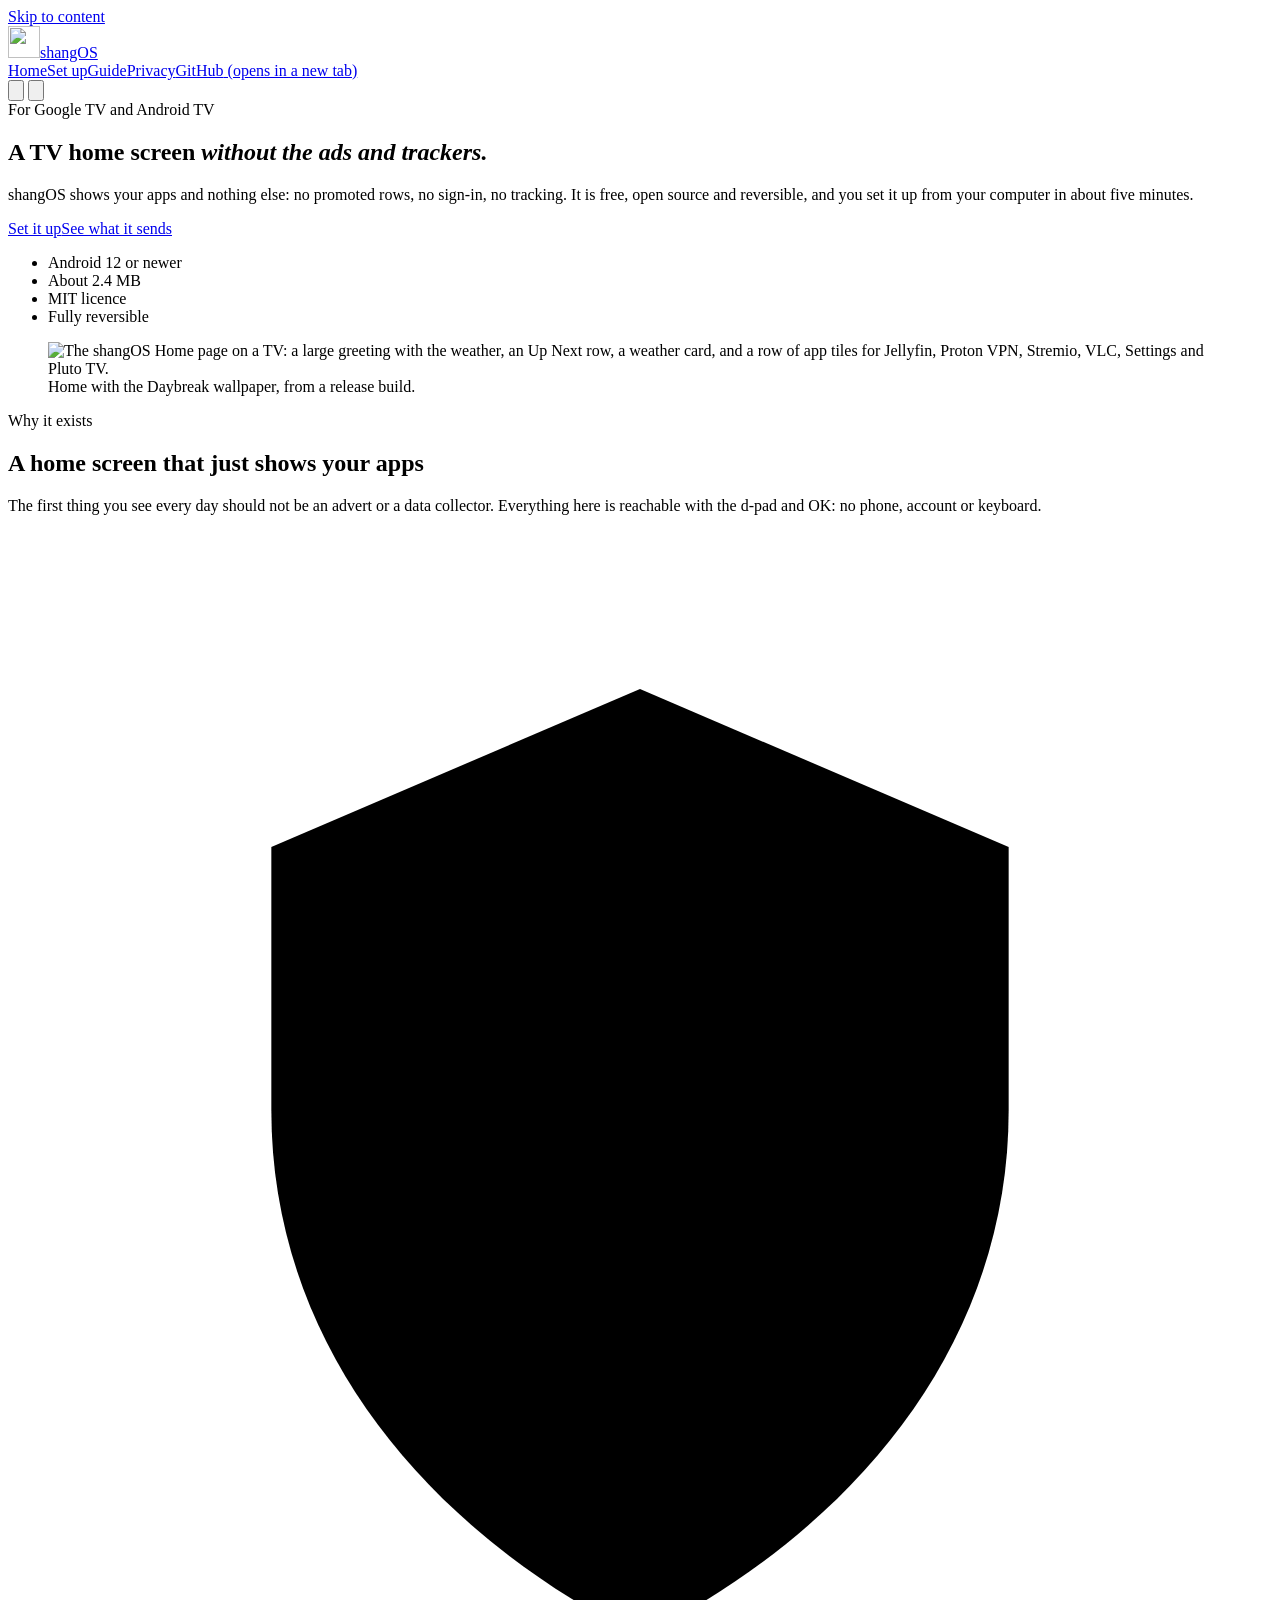
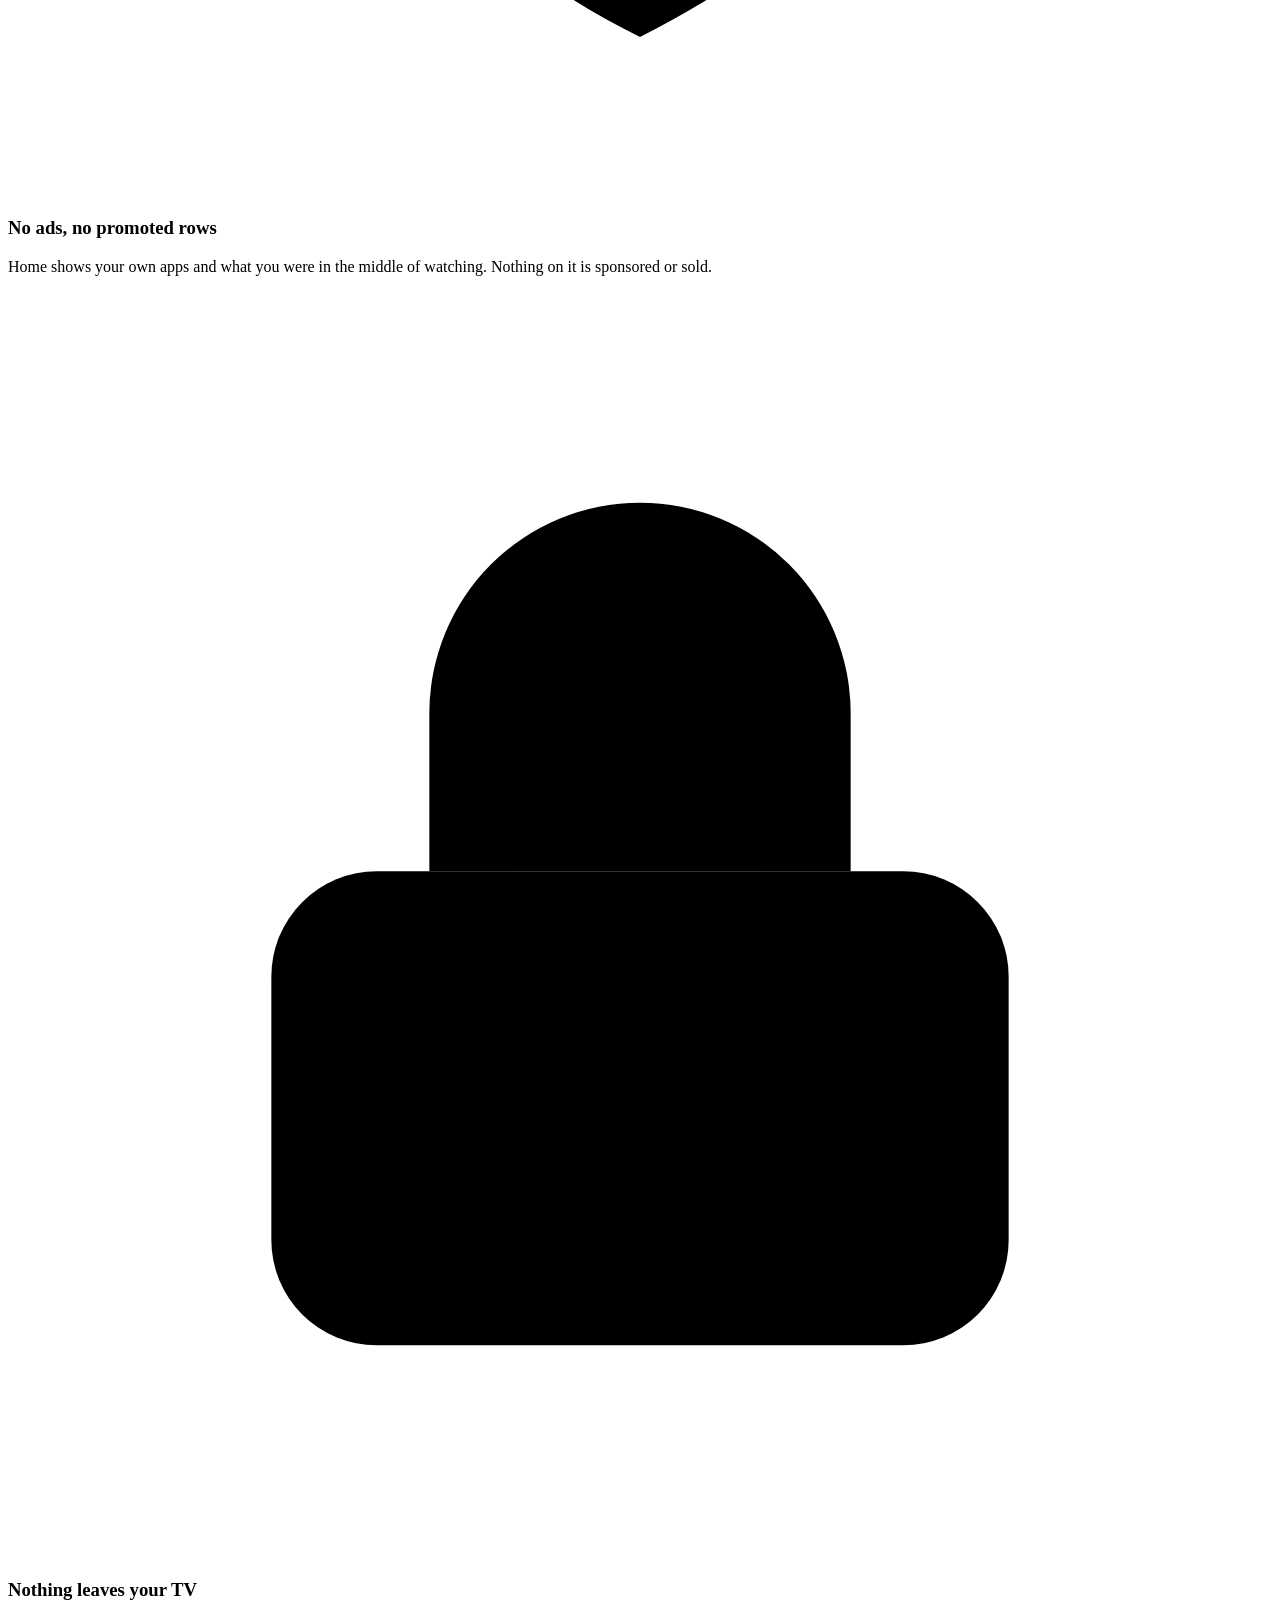
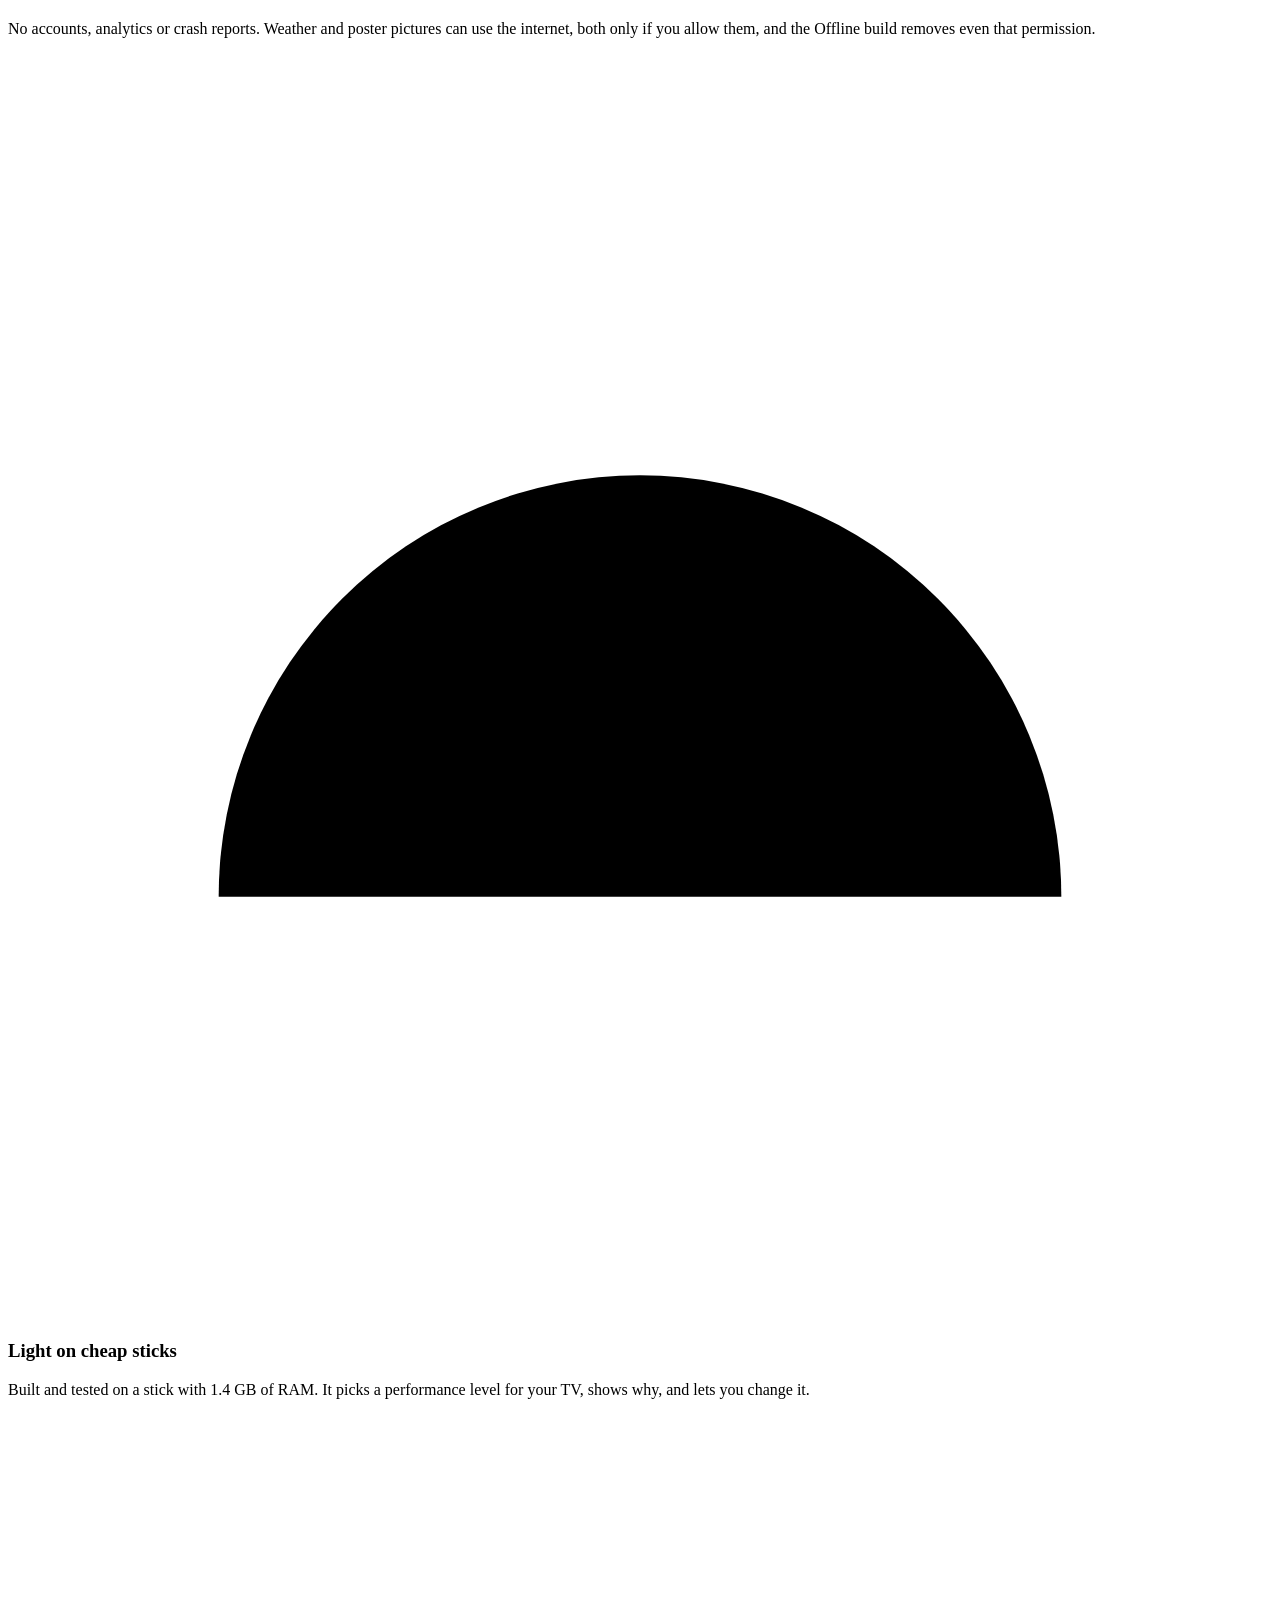
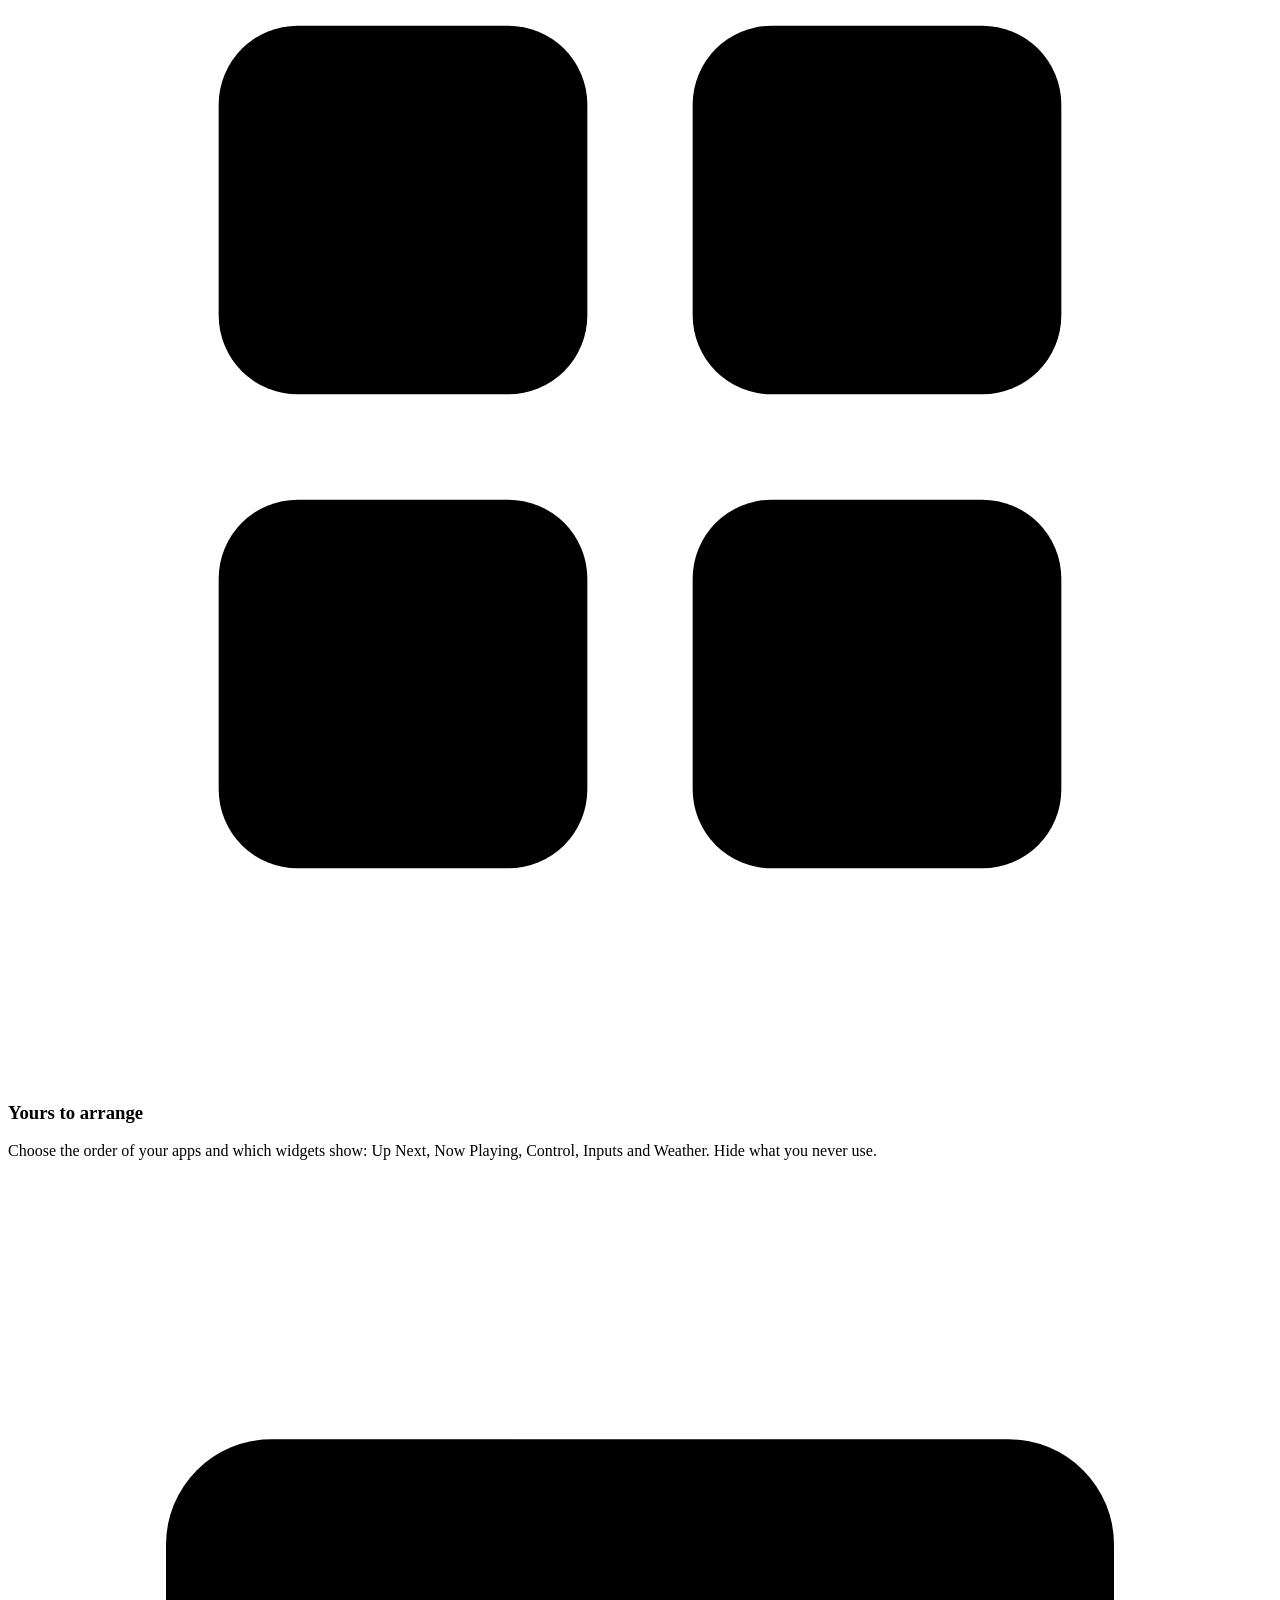
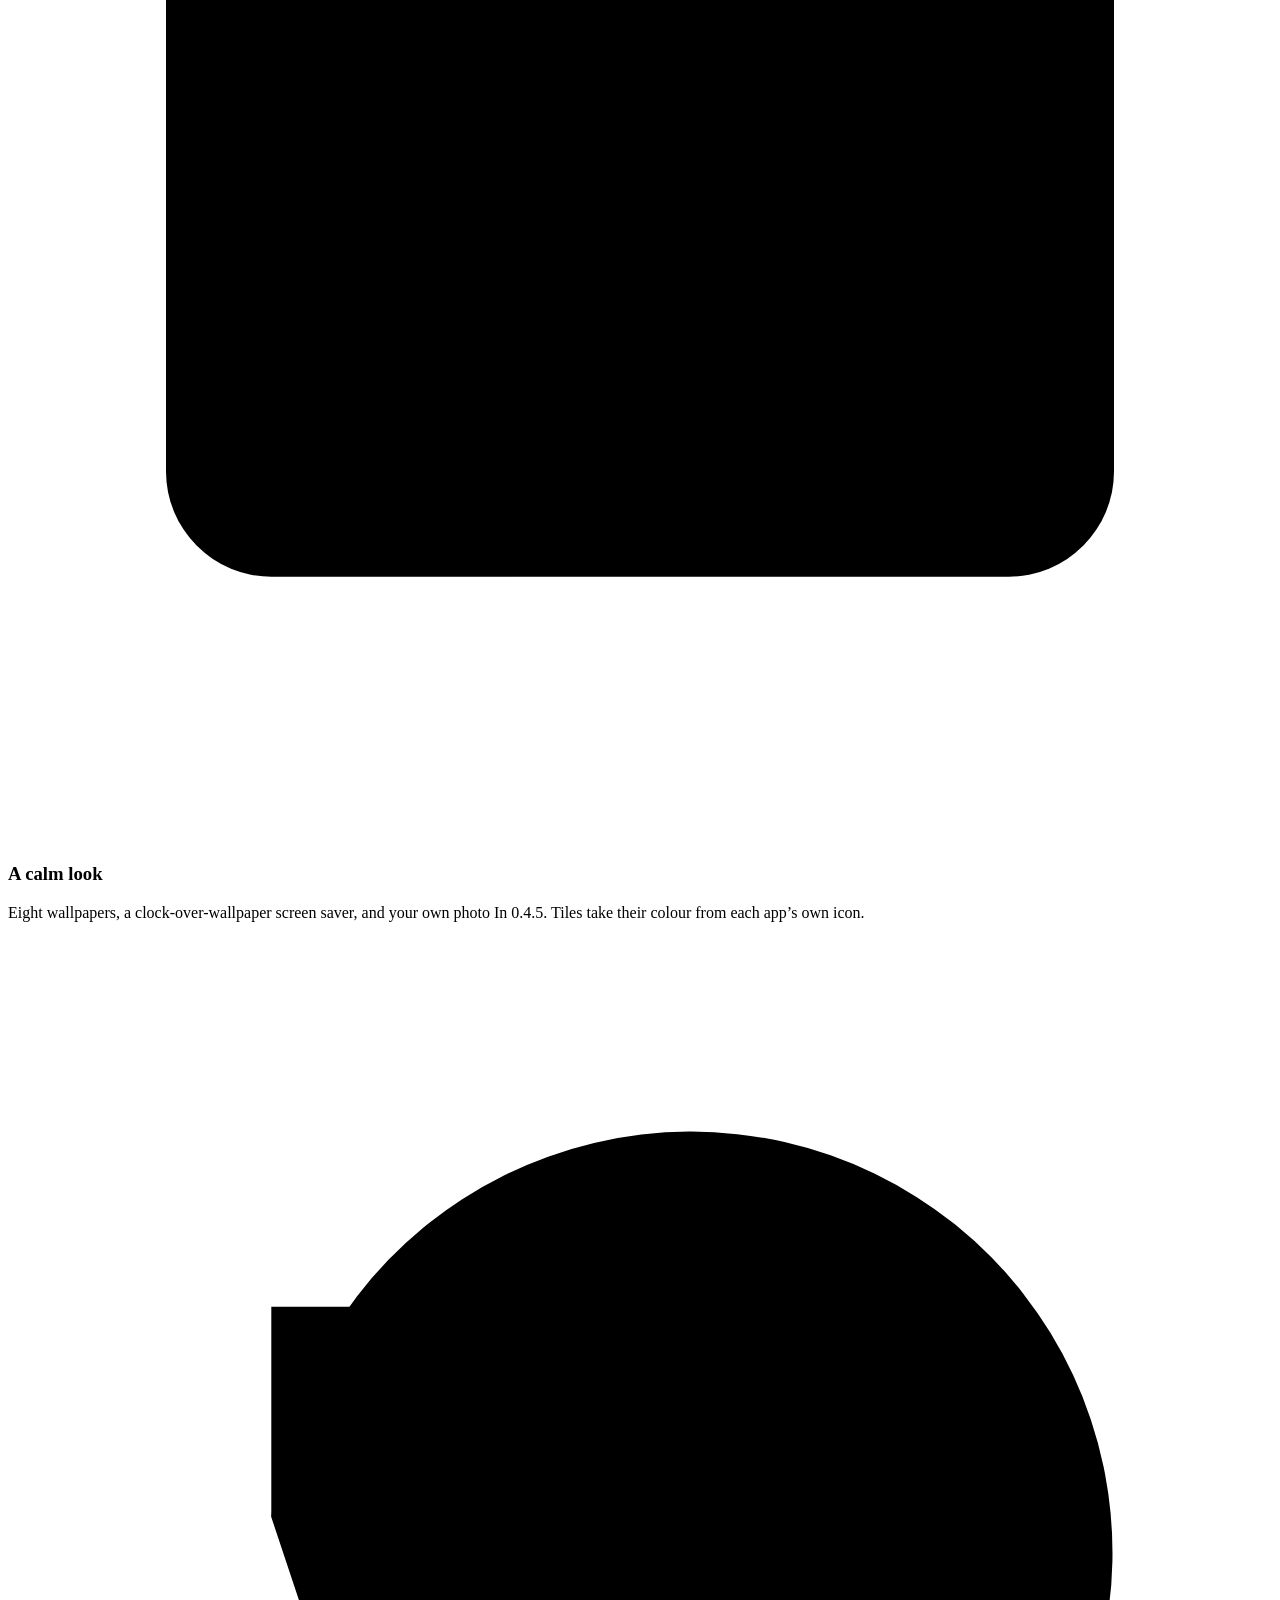
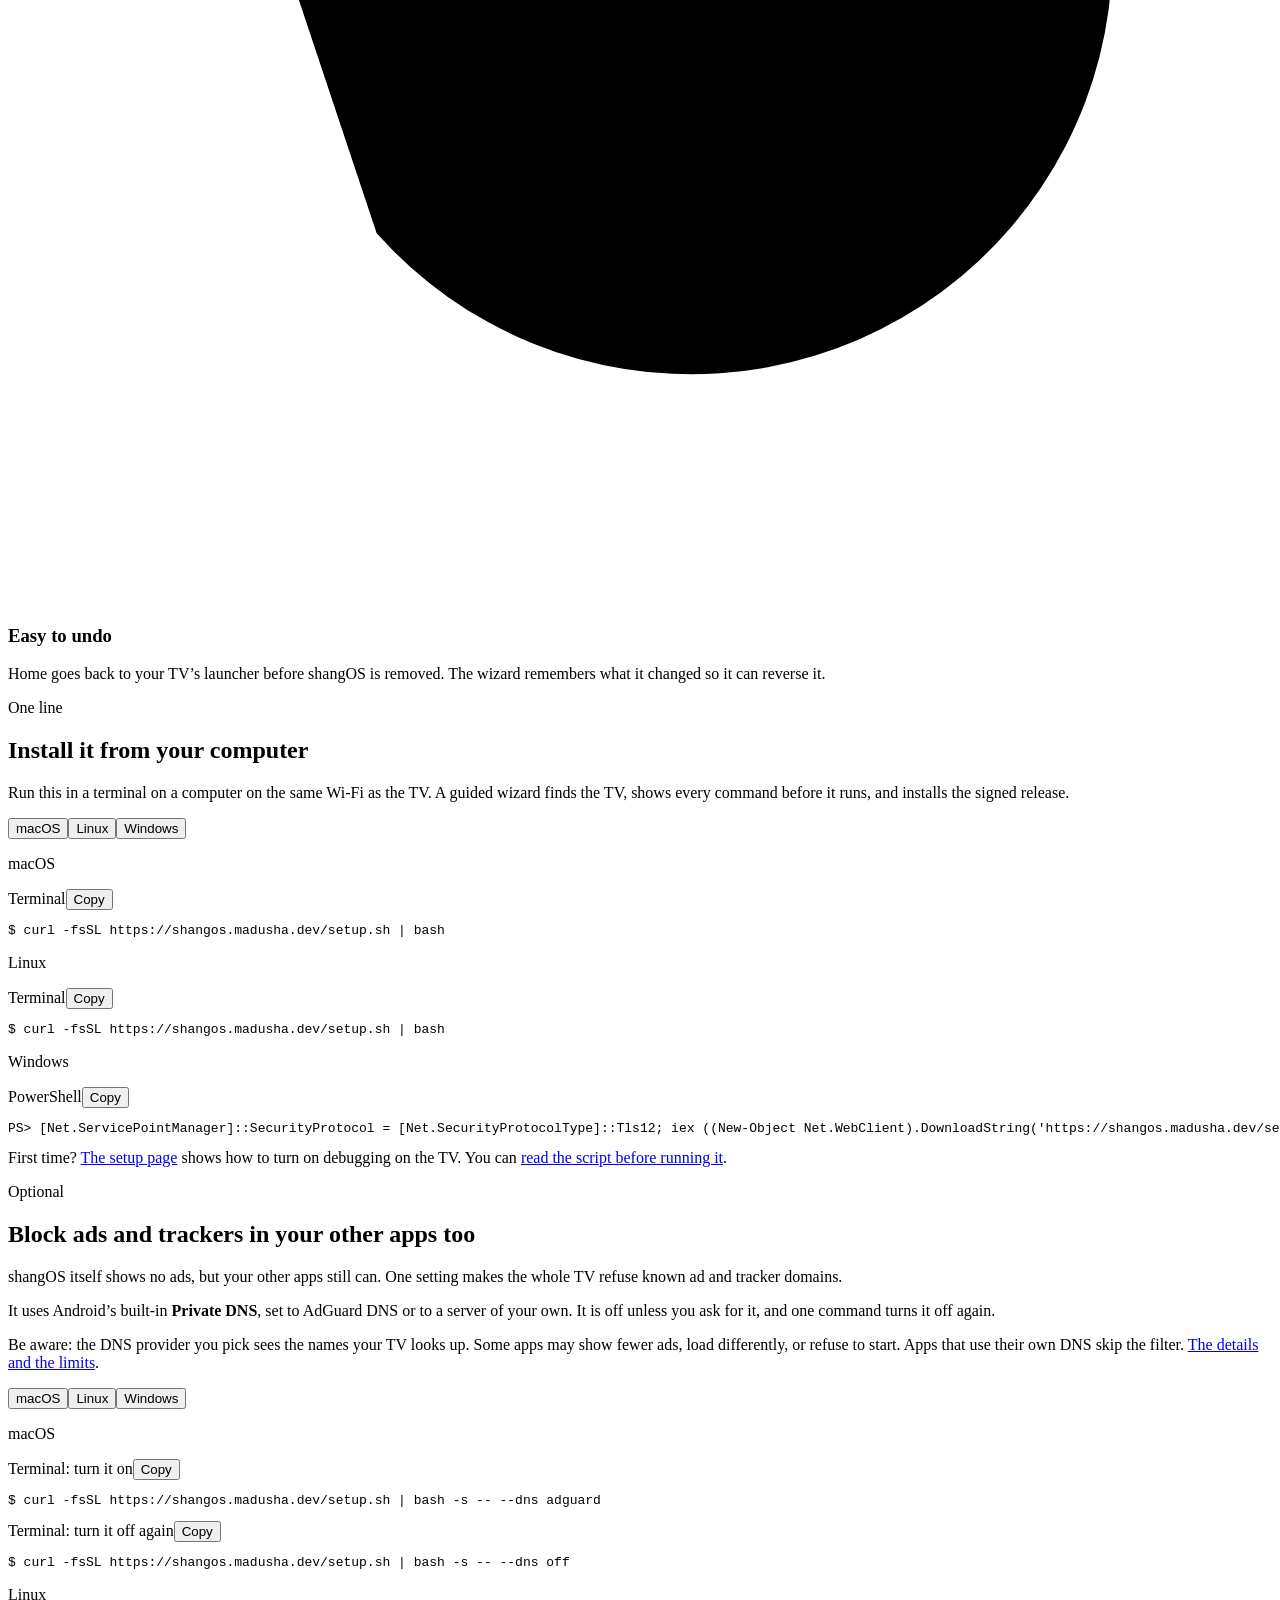
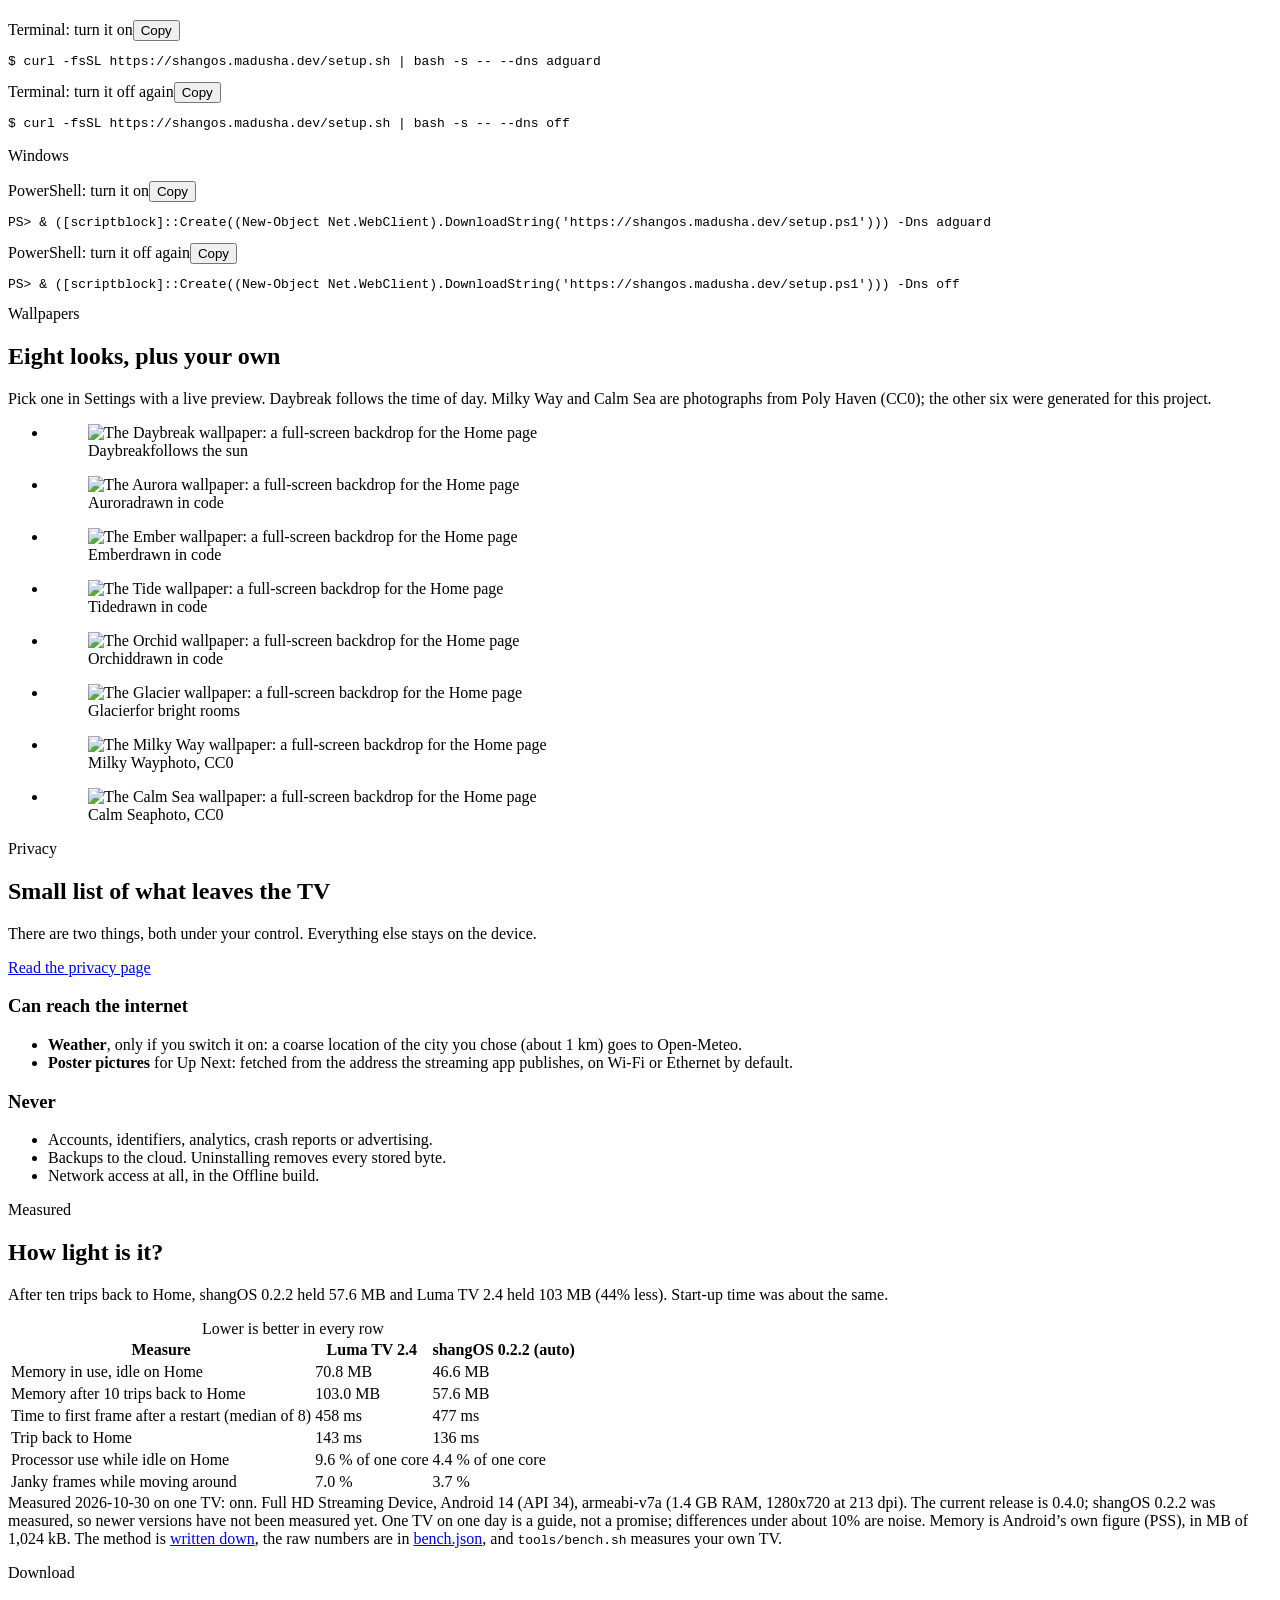
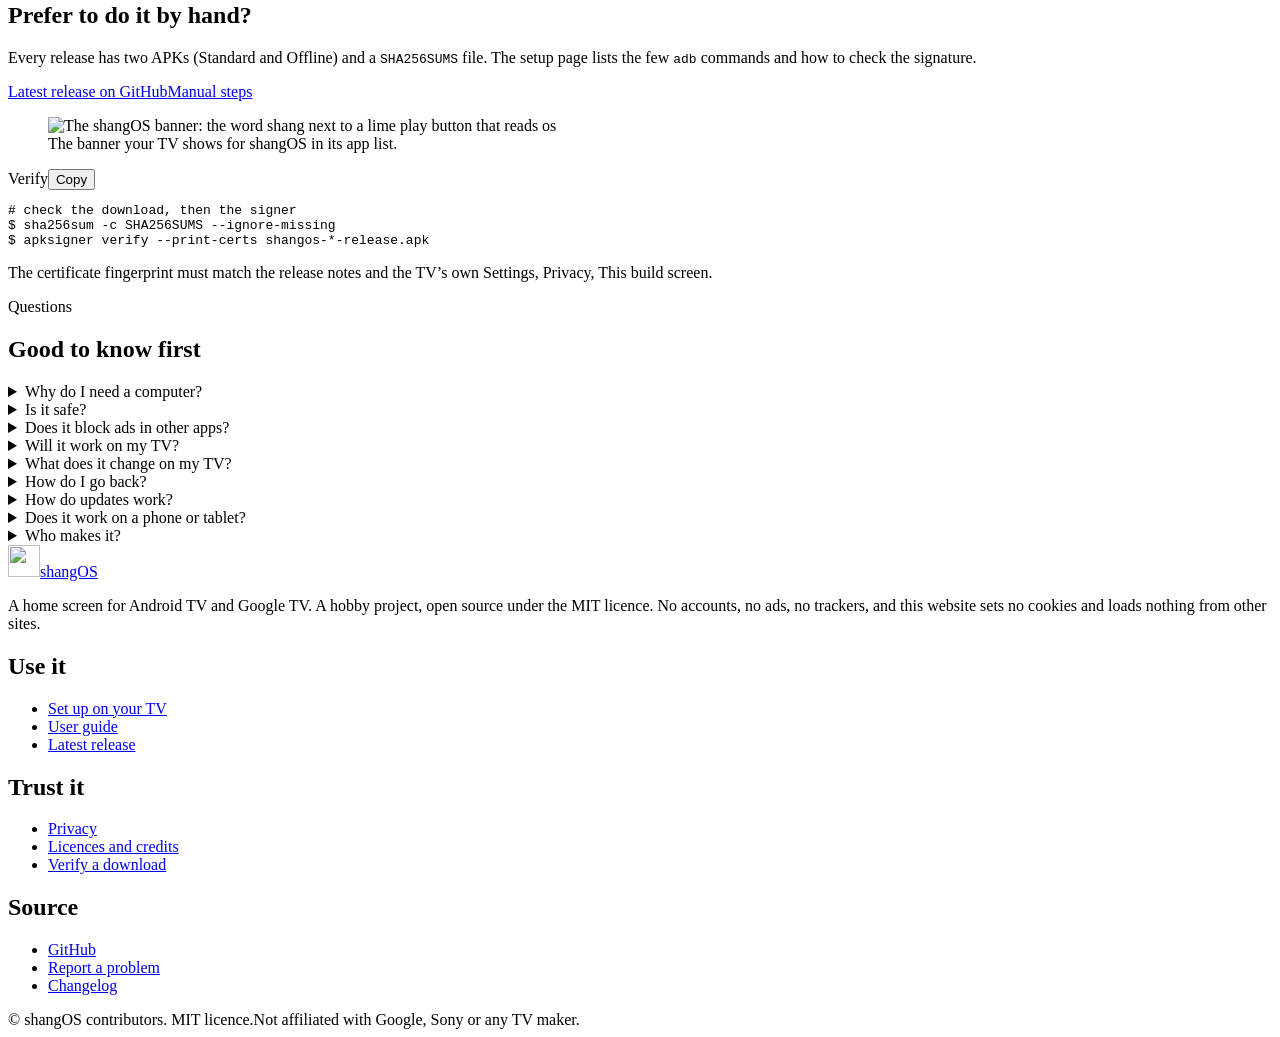
==== commit 148f4ad5: "update ublic website for the new look" ====
--- a/docs/index.html
+++ b/docs/index.html
@@ -1,559 +1,155 @@
 <!doctype html>
 <html lang="en">
 <head>
-  <meta charset="utf-8">
-  <meta name="viewport" content="width=device-width, initial-scale=1">
-  <title>shangOS — A calm home screen for your TV</title>
-  <meta name="description" content="shangOS replaces the noisy default launcher on Android TV and Google TV with a fast, quiet one: your apps, what you were watching, and nothing else.">
-  <meta property="og:title" content="shangOS — A calm home screen for your TV">
-  <meta property="og:description" content="No ads, no sponsored rows, no tracking, no accounts. Free and open source for Android TV & Google TV.">
-  <meta property="og:type" content="website">
-  <meta name="theme-color" content="#ffffff" media="(prefers-color-scheme: light)">
-  <meta name="theme-color" content="#09090b" media="(prefers-color-scheme: dark)">
-  <link rel="icon" href="data:image/svg+xml,%3Csvg xmlns='http://www.w3.org/2000/svg' viewBox='0 0 32 32'%3E%3Crect width='32' height='32' rx='7' fill='%230a0a0a'/%3E%3Cpolygon points='13,10 23,16 13,22' fill='%23fff'/%3E%3C/svg%3E">
-
-  <!-- Prevent theme flash before CSS loads -->
-  <script>
-    (() => {
-      try {
-        const t = localStorage.getItem('shangos-theme');
-        if (t === 'dark' || (!t && matchMedia('(prefers-color-scheme: dark)').matches)) {
-          document.documentElement.setAttribute('data-theme', 'dark');
-        }
-      } catch (e) {}
-    })();
-  </script>
-
-  <link rel="stylesheet" href="assets/site.css">
-  <link href="https://api.fontshare.com/v2/css?f[]=satoshi@500,700,900&display=swap" rel="stylesheet">
+<meta charset="utf-8">
+<meta name="viewport" content="width=device-width, initial-scale=1, viewport-fit=cover">
+<title>shangOS: a calmer home screen for Android TV and Google TV</title>
+<meta name="description" content="shangOS is an open-source home screen for Android TV and Google TV. Three quiet pages, widgets you choose, no accounts, no ads, no tracking. Reversible, and set up from your computer in about five minutes.">
+<link rel="canonical" href="https://shangos.madusha.dev/">
+<meta name="color-scheme" content="light dark">
+<meta name="theme-color" content="#f9faef" media="(prefers-color-scheme: light)">
+<meta name="theme-color" content="#12140e" media="(prefers-color-scheme: dark)">
+<meta property="og:type" content="website">
+<meta property="og:site_name" content="shangOS">
+<meta property="og:title" content="shangOS: a calmer home screen for your TV">
+<meta property="og:description" content="shangOS is an open-source home screen for Android TV and Google TV. Three quiet pages, widgets you choose, no accounts, no ads, no tracking. Reversible, and set up from your computer in about five minutes.">
+<meta property="og:url" content="https://shangos.madusha.dev/">
+<meta property="og:image" content="https://shangos.madusha.dev/assets/og.jpg">
+<meta property="og:image:type" content="image/jpeg">
+<meta property="og:image:width" content="1200">
+<meta property="og:image:height" content="630">
+<meta name="twitter:card" content="summary_large_image">
+<link rel="icon" href="/assets/favicon.svg" type="image/svg+xml">
+<link rel="apple-touch-icon" href="/assets/apple-touch-icon.png">
+<script>try{var t=localStorage.getItem("shangos-theme");if(t==="light"||t==="dark")document.documentElement.dataset.theme=t}catch(e){}</script>
+<link rel="stylesheet" href="/assets/site.css">
+<script src="/assets/site.js" defer></script>
+<script type="application/ld+json">{"@context":"https://schema.org","@type":"SoftwareApplication","name":"shangOS","applicationCategory":"UtilitiesApplication","operatingSystem":"Android TV 12+, Google TV","license":"https://opensource.org/licenses/MIT","url":"https://shangos.madusha.dev/","offers":{"@type":"Offer","price":"0","priceCurrency":"USD"}}</script>
 </head>
 <body>
-  <a href="#main" class="skip">Skip to content</a>
+<a class="skip" href="#main">Skip to content</a>
+<header class="site-header">
+  <div class="wrap">
+    <a class="brand" href="/"><img src="/assets/logo.svg" alt="" width="32" height="32"><span>shangOS</span></a>
+    <nav class="site-nav" id="site-nav" aria-label="Main"><a href="/" aria-current="page">Home</a><a href="/setup/">Set up</a><a href="/guide/">Guide</a><a href="/privacy/">Privacy</a><a href="https://github.com/madushas/shangos-launcher" rel="noopener">GitHub<span class="vh"> (opens in a new tab)</span></a></nav>
+    <div class="header-tools">
+      <button class="icon-btn theme-toggle" type="button" data-theme-toggle aria-pressed="false" aria-label="Switch theme"><svg viewBox="0 0 24 24" aria-hidden="true" class="i-sun"><path d="M12 3v2M12 19v2M5 12H3M21 12h-2M6.3 6.3 4.9 4.9M19.1 19.1l-1.4-1.4M6.3 17.7l-1.4 1.4M19.1 4.9l-1.4 1.4"/><circle cx="12" cy="12" r="4"/></svg><svg viewBox="0 0 24 24" aria-hidden="true" class="i-moon"><path d="M20 14.5A8 8 0 0 1 9.5 4a8 8 0 1 0 10.5 10.5z"/></svg></button>
+      <button class="icon-btn nav-toggle" type="button" data-nav-toggle aria-expanded="false" aria-controls="site-nav" aria-label="Open menu"><svg viewBox="0 0 24 24" aria-hidden="true"><path d="M4 7h16M4 12h16M4 17h16"/></svg></button>
+    </div>
+  </div>
+</header>
+<main id="main">
 
-  <header class="site">
-    <div class="wrap site-nav-wrap">
-      <div class="brand-group">
-        <a href="./" class="brand" aria-label="shangOS home">
-          <svg viewBox="0 0 32 32" aria-hidden="true" focusable="false">
-            <rect width="32" height="32" rx="8" fill="currentColor"/>
-            <polygon points="13,10 23,16 13,22" class="brand-mark"/>
-          </svg>
-          <span class="brand-name">shangOS</span>
-        </a>
-        <a href="https://github.com/madushas/shangos-launcher/releases/latest"
-           class="badge-version"
-           target="_blank"
-           rel="noopener"
-           title="View latest release notes on GitHub">
-          <span class="dot"></span>
-          <!-- APP_VERSION_START -->v0.3.0<!-- APP_VERSION_END -->
-        </a>
-      </div>
+<section class="hero">
+  <div class="wrap hero__grid">
+    <div class="hero__copy">
+      <span class="kicker">For Google TV and Android TV</span>
+      <h1>A TV home screen <em>without the ads and trackers.</em></h1>
+      <p class="lead">shangOS shows your apps and nothing else: no promoted rows, no sign-in, no tracking. It is free, open source and reversible, and you set it up from your computer in about five minutes.</p>
+      <div class="btn-row"><a class="btn btn--primary" href="/setup/">Set it up</a><a class="btn btn--ghost" href="/privacy/">See what it sends</a></div>
+      <ul class="chips" aria-label="At a glance"><li class="chip">Android 12 or newer</li><li class="chip">About 2.4 MB</li><li class="chip">MIT licence</li><li class="chip">Fully reversible</li></ul>
+    </div>
+    <figure class="tv">
+      <div class="tv__frame"><img src="/assets/home-720.webp" srcset="/assets/home-720.webp 720w, /assets/home.webp 1280w" sizes="(min-width: 62rem) 40rem, 92vw" width="1280" height="720" fetchpriority="high" alt="The shangOS Home page on a TV: a large greeting with the weather, an Up Next row, a weather card, and a row of app tiles for Jellyfin, Proton VPN, Stremio, VLC, Settings and Pluto TV."></div>
+      <div class="tv__stand" aria-hidden="true"></div>
+      <figcaption>Home with the Daybreak wallpaper, from a release build.</figcaption>
+    </figure>
+  </div>
+</section>
 
-      <div class="header-actions">
-        <nav class="site-nav" id="site-nav" aria-label="Main Navigation">
-          <a href="./" aria-current="page">Overview</a>
-          <a href="setup/">Setup</a>
-          <a href="guide/">Guide</a>
-          <a href="privacy/">Privacy</a>
-          <a href="licenses/">Licenses</a>
-        </nav>
+<section class="section" aria-labelledby="what-h">
+  <div class="wrap">
+    <div class="section__head"><span class="kicker">Why it exists</span><h2 id="what-h">A home screen that just shows your apps</h2><p>The first thing you see every day should not be an advert or a data collector. Everything here is reachable with the d-pad and OK: no phone, account or keyboard.</p></div>
+    <div class="cards">
+      <article class="card"><div class="ico"><svg viewBox="0 0 24 24" aria-hidden="true"><path d="M12 3 5 6v5c0 4.5 3 8 7 10 4-2 7-5.5 7-10V6z"/><path d="m9 12 2 2 4-4"/></svg></div><h3>No ads, no promoted rows</h3><p>Home shows your own apps and what you were in the middle of watching. Nothing on it is sponsored or sold.</p></article>
+      <article class="card"><div class="ico"><svg viewBox="0 0 24 24" aria-hidden="true"><rect x="5" y="11" width="14" height="9" rx="2"/><path d="M8 11V8a4 4 0 0 1 8 0v3"/></svg></div><h3>Nothing leaves your TV</h3><p>No accounts, analytics or crash reports. Weather and poster pictures can use the internet, both only if you allow them, and the Offline build removes even that permission.</p></article>
+      <article class="card"><div class="ico"><svg viewBox="0 0 24 24" aria-hidden="true"><path d="M4 16a8 8 0 1 1 16 0"/><path d="m12 16 4-5"/></svg></div><h3>Light on cheap sticks</h3><p>Built and tested on a stick with 1.4&nbsp;GB of RAM. It picks a performance level for your TV, shows why, and lets you change it.</p></article>
+      <article class="card"><div class="ico"><svg viewBox="0 0 24 24" aria-hidden="true"><rect x="4" y="4" width="7" height="7" rx="1.5"/><rect x="13" y="4" width="7" height="7" rx="1.5"/><rect x="4" y="13" width="7" height="7" rx="1.5"/><rect x="13" y="13" width="7" height="7" rx="1.5"/></svg></div><h3>Yours to arrange</h3><p>Choose the order of your apps and which widgets show: Up Next, Now Playing, Control, Inputs and Weather. Hide what you never use.</p></article>
+      <article class="card"><div class="ico"><svg viewBox="0 0 24 24" aria-hidden="true"><rect x="3" y="5" width="18" height="14" rx="2"/><circle cx="9" cy="10" r="1.6"/><path d="m4 18 5-5 4 4 3-3 4 4"/></svg></div><h3>A calm look</h3><p>Eight wallpapers, a clock-over-wallpaper screen saver, and your own photo <span class="tag" title="Added in 0.4.5; the latest release is 0.4.0">In 0.4.5</span>. Tiles take their colour from each app&rsquo;s own icon.</p></article>
+      <article class="card"><div class="ico"><svg viewBox="0 0 24 24" aria-hidden="true"><path d="M9 7H5v4"/><path d="M5 11a8 8 0 1 1 2 6"/></svg></div><h3>Easy to undo</h3><p>Home goes back to your TV&rsquo;s launcher before shangOS is removed. The wizard remembers what it changed so it can reverse it.</p></article>
+    </div>
+  </div>
+</section>
 
-        <div class="header-controls">
-          <a href="https://github.com/madushas/shangos-launcher"
-             class="btn-icon gh-link" target="_blank" rel="noopener"
-             aria-label="View source repository on GitHub">
-            <svg viewBox="0 0 24 24" fill="currentColor" aria-hidden="true">
-              <path d="M12 .5C5.65.5.5 5.65.5 12c0 5.08 3.29 9.39 7.86 10.91.58.11.79-.25.79-.56 0-.28-.01-1.02-.02-2-3.2.7-3.88-1.54-3.88-1.54-.52-1.33-1.28-1.69-1.28-1.69-1.05-.72.08-.7.08-.7 1.16.08 1.77 1.19 1.77 1.19 1.03 1.77 2.7 1.26 3.36.96.1-.75.4-1.26.73-1.55-2.55-.29-5.24-1.28-5.24-5.68 0-1.26.45-2.29 1.19-3.1-.12-.29-.52-1.47.11-3.06 0 0 .97-.31 3.18 1.18a11.03 11.03 0 0 1 5.79 0c2.2-1.49 3.17-1.18 3.17-1.18.63 1.59.23 2.77.11 3.06.74.81 1.19 1.84 1.19 3.1 0 4.41-2.69 5.38-5.26 5.66.41.35.78 1.05.78 2.11 0 1.53-.01 2.76-.01 3.14 0 .31.21.67.8.56A11.5 11.5 0 0 0 23.5 12C23.5 5.65 18.35.5 12 .5z"/>
-            </svg>
-          </a>
+<section class="section section--sunk" aria-labelledby="install-h">
+  <div class="wrap">
+    <div class="section__head"><span class="kicker">One line</span><h2 id="install-h">Install it from your computer</h2>
+    <p>Run this in a terminal on a computer on the same Wi-Fi as the TV. A guided wizard finds the TV, shows every command before it runs, and installs the signed release.</p></div>
+    <div class="quick"><div data-tabs><div class="tabs__list" role="tablist" aria-label="Your computer"><button class="tabs__tab" role="tab" id="home-tab-mac" data-os="mac" aria-controls="home-panel-mac" aria-selected="false" tabindex="-1">macOS</button><button class="tabs__tab" role="tab" id="home-tab-linux" data-os="linux" aria-controls="home-panel-linux" aria-selected="false" tabindex="-1">Linux</button><button class="tabs__tab" role="tab" id="home-tab-windows" data-os="windows" aria-controls="home-panel-windows" aria-selected="false" tabindex="-1">Windows</button></div><div class="tabs__panel" role="tabpanel" id="home-panel-mac" aria-labelledby="home-tab-mac"><p class="tabs__panel-title">macOS</p><div class="term"><div class="term__bar"><span>Terminal</span><button class="copy" type="button">Copy</button></div><pre tabindex="0"><code><span class="p">$ </span>curl -fsSL https://shangos.madusha.dev/setup.sh | bash</code></pre></div></div><div class="tabs__panel" role="tabpanel" id="home-panel-linux" aria-labelledby="home-tab-linux"><p class="tabs__panel-title">Linux</p><div class="term"><div class="term__bar"><span>Terminal</span><button class="copy" type="button">Copy</button></div><pre tabindex="0"><code><span class="p">$ </span>curl -fsSL https://shangos.madusha.dev/setup.sh | bash</code></pre></div></div><div class="tabs__panel" role="tabpanel" id="home-panel-windows" aria-labelledby="home-tab-windows"><p class="tabs__panel-title">Windows</p><div class="term"><div class="term__bar"><span>PowerShell</span><button class="copy" type="button">Copy</button></div><pre tabindex="0"><code><span class="p">PS&gt; </span>[Net.ServicePointManager]::SecurityProtocol = [Net.SecurityProtocolType]::Tls12; iex ((New-Object Net.WebClient).DownloadString(&#x27;https://shangos.madusha.dev/setup.ps1&#x27;))</code></pre></div></div></div></div>
+    <p class="fine" style="margin-top:var(--s-4)">First time? <a href="/setup/">The setup page</a> shows how to turn on debugging on the TV. You can <a href="/setup/#read-first">read the script before running it</a>.</p>
+  </div>
+</section>
 
-          <button class="btn-icon" id="theme-toggle" type="button" aria-label="Toggle light or dark display mode">
-            <svg class="icon-moon" viewBox="0 0 24 24" fill="none" stroke="currentColor" stroke-width="2" stroke-linecap="round" stroke-linejoin="round" aria-hidden="true"><path d="M21 12.79A9 9 0 1 1 11.21 3 7 7 0 0 0 21 12.79z"/></svg>
-            <svg class="icon-sun" viewBox="0 0 24 24" fill="none" stroke="currentColor" stroke-width="2" stroke-linecap="round" stroke-linejoin="round" aria-hidden="true"><circle cx="12" cy="12" r="4"/><path d="M12 2v2M12 20v2M4.93 4.93l1.41 1.41M17.66 17.66l1.41 1.41M2 12h2M20 12h2M4.93 19.07l1.41-1.41M17.66 6.34l1.41-1.41"/></svg>
-          </button>
+<section class="section" aria-labelledby="dns-h">
+  <div class="wrap split">
+    <div class="stack"><span class="kicker">Optional</span><h2 id="dns-h">Block ads and trackers in your other apps too</h2>
+    <p class="lead">shangOS itself shows no ads, but your other apps still can. One setting makes the whole TV refuse known ad and tracker domains.</p>
+    <p>It uses Android&rsquo;s built-in <strong>Private DNS</strong>, set to AdGuard DNS or to a server of your own. It is off unless you ask for it, and one command turns it off again.</p>
+    <p class="fine">Be aware: the DNS provider you pick sees the names your TV looks up. Some apps may show fewer ads, load differently, or refuse to start. Apps that use their own DNS skip the filter. <a href="/setup/#block-ads">The details and the limits</a>.</p></div>
+    <div class="stack"><div data-tabs><div class="tabs__list" role="tablist" aria-label="Your computer"><button class="tabs__tab" role="tab" id="home-dns-tab-mac" data-os="mac" aria-controls="home-dns-panel-mac" aria-selected="false" tabindex="-1">macOS</button><button class="tabs__tab" role="tab" id="home-dns-tab-linux" data-os="linux" aria-controls="home-dns-panel-linux" aria-selected="false" tabindex="-1">Linux</button><button class="tabs__tab" role="tab" id="home-dns-tab-windows" data-os="windows" aria-controls="home-dns-panel-windows" aria-selected="false" tabindex="-1">Windows</button></div><div class="tabs__panel" role="tabpanel" id="home-dns-panel-mac" aria-labelledby="home-dns-tab-mac"><p class="tabs__panel-title">macOS</p><div class="term"><div class="term__bar"><span>Terminal: turn it on</span><button class="copy" type="button">Copy</button></div><pre tabindex="0"><code><span class="p">$ </span>curl -fsSL https://shangos.madusha.dev/setup.sh | bash -s -- --dns adguard</code></pre></div><div class="term"><div class="term__bar"><span>Terminal: turn it off again</span><button class="copy" type="button">Copy</button></div><pre tabindex="0"><code><span class="p">$ </span>curl -fsSL https://shangos.madusha.dev/setup.sh | bash -s -- --dns off</code></pre></div></div><div class="tabs__panel" role="tabpanel" id="home-dns-panel-linux" aria-labelledby="home-dns-tab-linux"><p class="tabs__panel-title">Linux</p><div class="term"><div class="term__bar"><span>Terminal: turn it on</span><button class="copy" type="button">Copy</button></div><pre tabindex="0"><code><span class="p">$ </span>curl -fsSL https://shangos.madusha.dev/setup.sh | bash -s -- --dns adguard</code></pre></div><div class="term"><div class="term__bar"><span>Terminal: turn it off again</span><button class="copy" type="button">Copy</button></div><pre tabindex="0"><code><span class="p">$ </span>curl -fsSL https://shangos.madusha.dev/setup.sh | bash -s -- --dns off</code></pre></div></div><div class="tabs__panel" role="tabpanel" id="home-dns-panel-windows" aria-labelledby="home-dns-tab-windows"><p class="tabs__panel-title">Windows</p><div class="term"><div class="term__bar"><span>PowerShell: turn it on</span><button class="copy" type="button">Copy</button></div><pre tabindex="0"><code><span class="p">PS&gt; </span>&amp; ([scriptblock]::Create((New-Object Net.WebClient).DownloadString(&#x27;https://shangos.madusha.dev/setup.ps1&#x27;))) -Dns adguard</code></pre></div><div class="term"><div class="term__bar"><span>PowerShell: turn it off again</span><button class="copy" type="button">Copy</button></div><pre tabindex="0"><code><span class="p">PS&gt; </span>&amp; ([scriptblock]::Create((New-Object Net.WebClient).DownloadString(&#x27;https://shangos.madusha.dev/setup.ps1&#x27;))) -Dns off</code></pre></div></div></div></div>
+  </div>
+</section>
 
-          <button class="btn-icon nav-toggle" id="nav-toggle" type="button" aria-label="Toggle navigation menu" aria-expanded="false" aria-controls="site-nav">
-            <svg class="nav-toggle-open" viewBox="0 0 24 24" fill="none" stroke="currentColor" stroke-width="2" stroke-linecap="round" aria-hidden="true"><line x1="3" y1="7" x2="21" y2="7"/><line x1="3" y1="17" x2="21" y2="17"/></svg>
-            <svg class="nav-toggle-close" viewBox="0 0 24 24" fill="none" stroke="currentColor" stroke-width="2" stroke-linecap="round" aria-hidden="true"><line x1="18" y1="6" x2="6" y2="18"/><line x1="6" y1="6" x2="18" y2="18"/></svg>
-          </button>
-        </div>
-      </div>
+<section class="section section--sunk" aria-labelledby="looks-h">
+  <div class="wrap">
+    <div class="section__head"><span class="kicker">Wallpapers</span><h2 id="looks-h">Eight looks, plus your own</h2><p>Pick one in Settings with a live preview. Daybreak follows the time of day. Milky Way and Calm Sea are photographs from Poly Haven (CC0); the other six were generated for this project.</p></div>
+    <ul class="looks looks--scroll"><li><figure class="look"><img src="/assets/looks/daybreak_day.webp" width="560" height="315" loading="lazy" decoding="async" alt="The Daybreak wallpaper: a full-screen backdrop for the Home page"><figcaption>Daybreak<span>follows the sun</span></figcaption></figure></li><li><figure class="look"><img src="/assets/looks/aurora.webp" width="560" height="315" loading="lazy" decoding="async" alt="The Aurora wallpaper: a full-screen backdrop for the Home page"><figcaption>Aurora<span>drawn in code</span></figcaption></figure></li><li><figure class="look"><img src="/assets/looks/ember.webp" width="560" height="315" loading="lazy" decoding="async" alt="The Ember wallpaper: a full-screen backdrop for the Home page"><figcaption>Ember<span>drawn in code</span></figcaption></figure></li><li><figure class="look"><img src="/assets/looks/tide.webp" width="560" height="315" loading="lazy" decoding="async" alt="The Tide wallpaper: a full-screen backdrop for the Home page"><figcaption>Tide<span>drawn in code</span></figcaption></figure></li><li><figure class="look"><img src="/assets/looks/orchid.webp" width="560" height="315" loading="lazy" decoding="async" alt="The Orchid wallpaper: a full-screen backdrop for the Home page"><figcaption>Orchid<span>drawn in code</span></figcaption></figure></li><li><figure class="look"><img src="/assets/looks/glacier.webp" width="560" height="315" loading="lazy" decoding="async" alt="The Glacier wallpaper: a full-screen backdrop for the Home page"><figcaption>Glacier<span>for bright rooms</span></figcaption></figure></li><li><figure class="look"><img src="/assets/looks/milkyway.webp" width="560" height="315" loading="lazy" decoding="async" alt="The Milky Way wallpaper: a full-screen backdrop for the Home page"><figcaption>Milky Way<span>photo, CC0</span></figcaption></figure></li><li><figure class="look"><img src="/assets/looks/sea.webp" width="560" height="315" loading="lazy" decoding="async" alt="The Calm Sea wallpaper: a full-screen backdrop for the Home page"><figcaption>Calm Sea<span>photo, CC0</span></figcaption></figure></li></ul>
+  </div>
+</section>
+
+<section class="section" aria-labelledby="priv-h">
+  <div class="wrap split">
+    <div class="stack"><span class="kicker">Privacy</span><h2 id="priv-h">Small list of what leaves the TV</h2><p class="lead">There are two things, both under your control. Everything else stays on the device.</p><p><a class="btn btn--ghost" href="/privacy/">Read the privacy page</a></p></div>
+    <div class="stack">
+      <h3>Can reach the internet</h3>
+      <ul class="list-clean"><li><span><strong>Weather</strong>, only if you switch it on: a coarse location of the city you chose (about 1&nbsp;km) goes to Open-Meteo.</span></li><li><span><strong>Poster pictures</strong> for Up Next: fetched from the address the streaming app publishes, on Wi-Fi or Ethernet by default.</span></li></ul>
+      <h3>Never</h3>
+      <ul class="list-clean list-clean--no"><li><span>Accounts, identifiers, analytics, crash reports or advertising.</span></li><li><span>Backups to the cloud. Uninstalling removes every stored byte.</span></li><li><span>Network access at all, in the Offline build.</span></li></ul>
     </div>
-  </header>
-
-  <main id="main">
-
-    <!-- ================= HERO ================= -->
-    <section class="hero" id="overview">
-      <div class="wrap">
-        <div class="hero-header">
-          <!-- M3 Tonal Status Badge -->
-          <div class="hero-pill-badge">
-            <span class="badge-pip" aria-hidden="true"></span>
-            <span class="badge-label">Free &amp; Open Source</span>
-            <span class="badge-divider" aria-hidden="true">·</span>
-            <span class="badge-platform">Android TV &amp; Google TV</span>
-          </div>
-
-          <!-- Confident Editorial Typography -->
-          <h1 class="hero-title">
-            A calm home screen for your TV.
-            <span class="hero-title-sub">Nothing to sell you.</span>
-          </h1>
-
-          <p class="hero-lead">
-            Your apps, what you were watching, and pure living room clarity. No ads, tracking, or accounts.
-          </p>
-
-          <!-- Action Cluster -->
-          <div class="hero-actions">
-            <div class="hero-btn-group">
-              <a href="setup/" class="btn primary btn-lg">
-                Set up on your TV <span class="arrow" aria-hidden="true">→</span>
-              </a>
-              <a href="guide/" class="btn secondary btn-lg">Read the Guide</a>
-            </div>
-
-            <!-- Integrated CLI Runner Pill -->
-            <div class="hero-cli-card">
-              <div class="cli-command">
-                <span class="cli-prompt" aria-hidden="true">$</span>
-                <code>curl -fsSL https://shangos.madusha.dev/setup.sh | bash</code>
-              </div>
-              <button class="copy-btn-inline" type="button" aria-label="Copy install command" data-copy="curl -fsSL https://shangos.madusha.dev/setup.sh | bash">
-                <svg viewBox="0 0 24 24" fill="none" stroke="currentColor" stroke-width="2" stroke-linecap="round" stroke-linejoin="round" aria-hidden="true"><rect x="9" y="9" width="13" height="13" rx="2"/><path d="M5 15H4a2 2 0 0 1-2-2V4a2 2 0 0 1 2-2h9a2 2 0 0 1 2 2v1"/></svg>
-                <span class="copy-label">Copy</span>
-              </button>
-            </div>
-
-            <!-- Subtle Trust Meta Strip -->
-            <div class="hero-meta-strip">
-              <span class="meta-pill">
-                <svg viewBox="0 0 24 24" fill="none" stroke="currentColor" stroke-width="2" stroke-linecap="round" stroke-linejoin="round" aria-hidden="true"><path d="M5 12.55a11 11 0 0 1 14.08 0"/><path d="M1.42 9a16 16 0 0 1 21.16 0"/><path d="M8.53 16.11a6 6 0 0 1 6.95 0"/><line x1="12" y1="20" x2="12.01" y2="20"/></svg>
-                Local Wi-Fi ADB
-              </span>
-              <span class="meta-dot" aria-hidden="true">·</span>
-              <span class="meta-pill">
-                <svg viewBox="0 0 24 24" fill="none" stroke="currentColor" stroke-width="2" stroke-linecap="round" stroke-linejoin="round" aria-hidden="true"><circle cx="12" cy="12" r="10"/><polyline points="12 6 12 12 16 14"/></svg>
-                ~5 minutes
-              </span>
-              <span class="meta-dot" aria-hidden="true">·</span>
-              <span class="meta-pill">
-                <svg viewBox="0 0 24 24" fill="none" stroke="currentColor" stroke-width="2" stroke-linecap="round" stroke-linejoin="round" aria-hidden="true"><polyline points="1 4 1 10 7 10"/><polyline points="23 20 23 14 17 14"/><path d="M20.49 9A9 9 0 0 0 5.64 5.64L1 10m22 4l-4.64 4.36A9 9 0 0 1 3.51 15"/></svg>
-                100% reversible
-              </span>
-            </div>
-          </div>
-        </div>
-
-        <!-- Cinematic OLED TV Showcase -->
-        <div class="tv-stage">
-          <div class="tv-ambient-glow" aria-hidden="true"></div>
-          <div class="tv-chassis">
-            <div class="tv-bezel">
-              <div class="tv-screen">
-                <img src="assets/home.webp"
-                     alt="shangOS home screen showing app tiles, aurora wallpaper, Up Next and Now Playing widgets."
-                     width="1280" height="720" fetchpriority="high" decoding="async">
-                <div class="tv-screen-glare" aria-hidden="true"></div>
-              </div>
-            </div>
-            <div class="tv-chin">
-              <span class="tv-status-led" aria-hidden="true"></span>
-            </div>
-          </div>
-          <div class="tv-pedestal-shadow" aria-hidden="true"></div>
-        </div>
-      </div>
-    </section>
-
-    <!-- ================= ARCHITECTURAL PRINCIPLES ================= -->
-        <section class="wrap section-principles">
-          <div class="section-heading">
-            <span class="kicker">Core Principles</span>
-            <h2>Tuned for human peace of mind</h2>
-            <p class="sub">Modern television operating systems are built as advertising real estate. shangOS reclaims your living room as a high-fidelity display.</p>
-          </div>
-
-          <div class="bento-grid">
-            <!-- Main Bento Hero Card: Pure Privacy & Offline Isolation -->
-            <div class="bento-card bento-span-2 highlight-card">
-              <div class="bento-badge">Zero Sockets</div>
-              <div class="bento-content">
-                <div class="card-icon">
-                  <svg viewBox="0 0 24 24" fill="none" stroke="currentColor" stroke-width="1.8" stroke-linecap="round" stroke-linejoin="round" aria-hidden="true"><path d="M12 22s8-4 8-10V5l-8-3-8 3v7c0 6 8 10 8 10z"/></svg>
-                </div>
-                <h3>Air-gapped and kernel isolated</h3>
-                <p>No telemetry, no background analytics, no cloud pings, and no crash collectors. Our dedicated Offline Edition is compiled without the <code>android.permission.INTERNET</code> declaration entirely — meaning Linux kernel socket creation is blocked at the operating system level.</p>
-
-                <!-- Micro-Graphic: Kernel Security Sandbox Diagram -->
-                <div class="micro-hud-diagram" aria-hidden="true">
-                  <span class="hud-node">Outbound Pings</span>
-                  <span class="hud-arrow">➔</span>
-                  <span class="hud-node">[ Linux Kernel Sandbox ]</span>
-                  <span class="hud-arrow">➔</span>
-                  <span class="hud-blocked"><span class="hud-blocked-dot"></span> Socket Denied (0 KB/s)</span>
-                </div>
-
-                <div class="pill-group">
-                  <span class="spec-chip">0 Tracking Libraries</span>
-                  <span class="spec-chip">No Account Required</span>
-                  <span class="spec-chip">Manifest Hardened</span>
-                </div>
-              </div>
-            </div>
-
-            <!-- Card: Modest Hardware Performance -->
-            <div class="bento-card">
-              <div class="card-icon">
-                <svg viewBox="0 0 24 24" fill="none" stroke="currentColor" stroke-width="1.8" stroke-linecap="round" stroke-linejoin="round" aria-hidden="true"><rect x="2" y="3" width="20" height="14" rx="2" ry="2"/><line x1="8" y1="21" x2="16" y2="21"/><line x1="12" y1="17" x2="12" y2="21"/></svg>
-              </div>
-              <h3>Optimized for modest sticks</h3>
-              <p>Tuned and benchmarked on a 1.4 GB, 32-bit streaming stick. Built in native Java without React Native, Flutter, or WebView bloat. Animations stay locked at 60 Hz on inexpensive hardware.</p>
-            </div>
-
-            <!-- Card: Up Next & Now Playing -->
-            <div class="bento-card">
-              <div class="card-icon">
-                <svg viewBox="0 0 24 24" fill="none" stroke="currentColor" stroke-width="1.8" stroke-linecap="round" stroke-linejoin="round" aria-hidden="true"><polygon points="5 3 19 12 5 21 5 3"/></svg>
-              </div>
-              <h3>Up Next &amp; Now Playing</h3>
-              <p>Direct integration with Android’s system-level <code>MediaSession</code> and Leanback recommendations. Seamlessly resume SmartTube, Jellyfin, Plex, or Netflix without ad rows interfering.</p>
-
-              <!-- Micro-Graphic: Equalizer audio bars -->
-              <div class="equalizer-graphic" aria-hidden="true">
-                <span class="eq-bar"></span>
-                <span class="eq-bar"></span>
-                <span class="eq-bar"></span>
-                <span class="eq-bar"></span>
-              </div>
-            </div>
-
-            <!-- Card: Non-destructive reversibility -->
-            <div class="bento-card">
-              <div class="card-icon">
-                <svg viewBox="0 0 24 24" fill="none" stroke="currentColor" stroke-width="1.8" stroke-linecap="round" stroke-linejoin="round" aria-hidden="true"><polyline points="1 4 1 10 7 10"/><polyline points="23 20 23 14 17 14"/><path d="M20.49 9A9 9 0 0 0 5.64 5.64L1 10m22 4l-4.64 4.36A9 9 0 0 1 3.51 15"/></svg>
-              </div>
-              <h3>100% Non-destructive</h3>
-              <p>No rooting. The factory launcher is simply silenced via official Android ADB debugging flags. Run one command to revert your television back to its out-of-the-box factory state in seconds.</p>
-
-              <!-- Micro-Graphic: Non-destructive switcher -->
-              <div class="switch-pill-graphic" aria-hidden="true">
-                <span>Restore Factory UI</span>
-                <span class="switch-thumb"></span>
-              </div>
-            </div>
-
-            <!-- Card: Privacy Weather -->
-            <div class="bento-card">
-              <div class="card-icon">
-                <svg viewBox="0 0 24 24" fill="none" stroke="currentColor" stroke-width="1.8" stroke-linecap="round" stroke-linejoin="round" aria-hidden="true"><path d="M17.5 19H9a7 7 0 1 1 6.71-9h1.79a4.5 4.5 0 1 1 0 9Z"/></svg>
-              </div>
-              <h3>Coarse local weather</h3>
-              <p>Disabled by default. When enabled, shangOS contacts Open-Meteo using approximate coordinates derived strictly from your local timezone offset. No GPS or location permissions requested.</p>
-            </div>
-          </div>
-        </section>
+  </div>
+</section>
 
 
-    <!-- ================= MEASURED BENCHMARKS ================= -->
-    <section class="wrap section-benchmarks">
-      <div class="section-heading">
-        <span class="kicker">Telemetry &amp; Profiles</span>
-        <h2>Small, light, and measured</h2>
-        <p class="sub">Benchmarked via automated test harnesses on an onn. FHD Streaming Stick (Android 14, 1.4 GB RAM, 720p). Measured against upstream Luma TV and the stock Google TV launcher under identical conditions.</p>
+<section class="section section--sunk" aria-labelledby="num-h">
+  <div class="wrap">
+    <div class="section__head"><span class="kicker">Measured</span><h2 id="num-h">How light is it?</h2><p>After ten trips back to Home, shangOS 0.2.2 held 57.6&nbsp;MB and Luma TV 2.4 held 103&nbsp;MB (44% less). Start-up time was about the same.</p></div>
+    <div class="table-wrap table-wrap--stack"><table><caption>Lower is better in every row</caption><thead><tr><th scope="col">Measure</th><th scope="col">Luma TV 2.4</th><th scope="col">shangOS 0.2.2 (auto)</th></tr></thead><tbody><tr><td data-label="Measure">Memory in use, idle on Home</td><td data-label="Luma TV 2.4">70.8 MB</td><td data-label="shangOS 0.2.2 (auto)">46.6 MB</td></tr><tr><td data-label="Measure">Memory after 10 trips back to Home</td><td data-label="Luma TV 2.4">103.0 MB</td><td data-label="shangOS 0.2.2 (auto)">57.6 MB</td></tr><tr><td data-label="Measure">Time to first frame after a restart (median of 8)</td><td data-label="Luma TV 2.4">458 ms</td><td data-label="shangOS 0.2.2 (auto)">477 ms</td></tr><tr><td data-label="Measure">Trip back to Home</td><td data-label="Luma TV 2.4">143 ms</td><td data-label="shangOS 0.2.2 (auto)">136 ms</td></tr><tr><td data-label="Measure">Processor use while idle on Home</td><td data-label="Luma TV 2.4">9.6 % of one core</td><td data-label="shangOS 0.2.2 (auto)">4.4 % of one core</td></tr><tr><td data-label="Measure">Janky frames while moving around</td><td data-label="Luma TV 2.4">7.0 %</td><td data-label="shangOS 0.2.2 (auto)">3.7 %</td></tr></tbody></table></div>
+    <p class="fine" style="margin-top:var(--s-4)">Measured 2026-10-30 on one TV: onn. Full HD Streaming Device, Android 14 (API 34), armeabi-v7a (1.4&nbsp;GB RAM, 1280x720 at 213 dpi). The current release is 0.4.0; shangOS 0.2.2 was measured, so newer versions have not been measured yet. One TV on one day is a guide, not a promise; differences under about 10% are noise. Memory is Android&rsquo;s own figure (PSS), in MB of 1,024&nbsp;kB. The method is <a href="https://github.com/madushas/shangos-launcher/blob/main/docs/MEASURING.md" rel="noopener">written down</a>, the raw numbers are in <a href="/data/bench.json">bench.json</a>, and <code>tools/bench.sh</code> measures your own TV.</p>
+  </div>
+</section>
+
+<section class="section" aria-labelledby="dl-h">
+  <div class="wrap split">
+    <div class="stack"><span class="kicker">Download</span><h2 id="dl-h">Prefer to do it by hand?</h2><p class="lead">Every release has two APKs (Standard and Offline) and a <code>SHA256SUMS</code> file. The setup page lists the few <code>adb</code> commands and how to check the signature.</p>
+    <div class="btn-row"><a class="btn btn--primary" href="https://github.com/madushas/shangos-launcher/releases/latest" rel="noopener">Latest release on GitHub</a><a class="btn btn--ghost" href="/setup/#manual">Manual steps</a></div></div>
+    <div class="stack"><figure class="banner"><img src="/assets/banner.svg" alt="The shangOS banner: the word shang next to a lime play button that reads os" width="760" height="428" loading="lazy" decoding="async"><figcaption>The banner your TV shows for shangOS in its app list.</figcaption></figure><div class="term"><div class="term__bar"><span>Verify</span><button class="copy" type="button">Copy</button></div><pre tabindex="0"><code><span class="c"># check the download, then the signer</span>
+<span class="p">$ </span>sha256sum -c SHA256SUMS --ignore-missing
+<span class="p">$ </span>apksigner verify --print-certs shangos-*-release.apk</code></pre></div>
+    <p class="fine">The certificate fingerprint must match the release notes and the TV&rsquo;s own Settings, Privacy, This build screen.</p></div>
+  </div>
+</section>
+
+<section class="section section--sunk" aria-labelledby="faq-h">
+  <div class="wrap" style="max-width:52rem">
+    <div class="section__head"><span class="kicker">Questions</span><h2 id="faq-h">Good to know first</h2></div>
+    <div class="faq"><details><summary>Why do I need a computer?</summary><div class="faq__a"><p>Android TV and Google TV have no setting for choosing a different home app, so it is set once with <code>adb</code>, Android&rsquo;s standard developer tool, over your home network. The setup wizard does it for you and takes about five minutes.</p></div></details><details><summary>Is it safe?</summary><div class="faq__a"><p>You can check each part yourself. The source is public. Each release is signed, ships with a <code>SHA256SUMS</code> file, and the setup wizard checks it before installing. The app has no accounts and no analytics, and the Offline build does not even ask Android for network access. Read the <a href="/privacy/">privacy page</a> for exactly what is sent, and when.</p></div></details><details><summary>Does it block ads in other apps?</summary><div class="faq__a"><p>shangOS itself shows none, but it does not change other apps. If you want that, the setup wizard can switch on an optional ad and tracker filter for the whole TV (Android&rsquo;s Private DNS). It is off by default, it can be undone with one command, and it has limits: <a href="/setup/#block-ads">read them first</a>.</p></div></details><details><summary>Will it work on my TV?</summary><div class="faq__a"><p>It needs an Android TV or Google TV on Android 12 or newer, and the wizard checks that for you. It was built and measured on one small stick (an onn. Full HD Streaming Device) and has not been tested on every brand, so please <a href="https://github.com/madushas/shangos-launcher/issues" rel="noopener">tell me what you find</a>. Not for phones, tablets or Fire TV.</p></div></details><details><summary>What does it change on my TV?</summary><div class="faq__a"><p>It installs one app and makes it the home screen. The TV&rsquo;s own home and setup apps stay switched on, so the TV always has a home to start with; if the TV keeps opening its own home, open shangOS from the app row. Nothing else is touched: no root, no firmware. <a href="/setup/#what-changes">Full list</a>.</p></div></details><details><summary>How do I go back?</summary><div class="faq__a"><p>Run the wizard again and choose <em>Remove shangOS</em>. It gives Home back to your TV&rsquo;s launcher first, then removes the app. <a href="/setup/#undo">Manual steps</a> are on the setup page.</p></div></details><details><summary>How do updates work?</summary><div class="faq__a"><p>shangOS does not check for or download updates itself. Run the wizard again, or install the new APK over the old one with <code>adb install -r</code>. Releases are signed with the same key, so your order, name and wallpaper stay.</p></div></details><details><summary>Does it work on a phone or tablet?</summary><div class="faq__a"><p>No. It is built for the remote and a TV screen, and needs Android 12 or newer on an Android TV or Google TV device.</p></div></details><details><summary>Who makes it?</summary><div class="faq__a"><p>It is a hobby project, maintained in spare time and published under the MIT licence. It began as a fork of <a href="https://github.com/0xProbabillity/luma-tv" rel="noopener">Luma TV</a> (see <a href="/licenses/">credits</a>). Bugs and ideas go on <a href="https://github.com/madushas/shangos-launcher/issues" rel="noopener">GitHub</a>.</p></div></details></div>
+  </div>
+</section>
+
+</main>
+<footer class="site-footer">
+  <div class="wrap">
+    <div class="footer-grid">
+      <div>
+        <a class="brand" href="/"><img src="/assets/logo.svg" alt="" width="32" height="32"><span>shangOS</span></a>
+        <p class="footer-note">A home screen for Android TV and Google TV. A hobby project, open source under the MIT licence. No accounts, no ads, no trackers, and this website sets no cookies and loads nothing from other sites.</p>
       </div>
-
-      <div class="benchmark-dashboard">
-        <!-- Telemetry comparison board -->
-        <div class="bench-comparison-card">
-          <div class="bench-comparison-head">
-            <div>
-              <span class="bench-kicker">Memory Footprint</span>
-              <h3>PSS RAM Allocation After 10 App Switches</h3>
-            </div>
-            <span class="bench-delta-pill negative">−59% vs Upstream</span>
-          </div>
-
-          <div class="bar-chart-group">
-            <div class="bar-item">
-              <div class="bar-meta">
-                <span class="bar-name">shangOS v0.3.0</span>
-                <span class="bar-value">46.8 MB</span>
-              </div>
-              <div class="bar-track">
-                <div class="bar-fill brand" style="width: 40%;"></div>
-              </div>
-            </div>
-
-            <div class="bar-item">
-              <div class="bar-meta">
-                <span class="bar-name">Upstream Luma TV</span>
-                <span class="bar-value">114.7 MB</span>
-              </div>
-              <div class="bar-track">
-                <div class="bar-fill muted" style="width: 78%;"></div>
-              </div>
-            </div>
-
-            <div class="bar-item">
-              <div class="bar-meta">
-                <span class="bar-name">Factory Stock Launcher</span>
-                <span class="bar-value">195.0+ MB</span>
-              </div>
-              <div class="bar-track">
-                <div class="bar-fill alert" style="width: 100%;"></div>
-              </div>
-            </div>
-          </div>
-
-          <p class="bench-note">Measured using <code>dumpsys meminfo</code> after cycling 10 launches and returns. Zero memory leaks detected.</p>
-        </div>
-
-        <!-- 3 Metric Cards with Real Engineering Craft -->
-        <div class="bench-stats-col">
-          <div class="bench-stat-tile">
-            <div class="bench-stat-top">
-              <span class="bench-metric-value">2.4 MB</span>
-              <span class="bench-metric-badge">Native Java</span>
-            </div>
-            <strong class="bench-stat-title">Total Binary Size</strong>
-            <p class="bench-stat-desc">Zero bundled dependencies. 36% smaller APK than upstream.</p>
-          </div>
-
-          <div class="bench-stat-tile">
-            <div class="bench-stat-top">
-              <span class="bench-metric-value">3.7%</span>
-              <span class="bench-metric-badge">Jank Free</span>
-            </div>
-            <strong class="bench-stat-title">D-Pad Traversal Jank</strong>
-            <p class="bench-stat-desc">Measured via Choreographer frame timing during rapid remote inputs.</p>
-          </div>
-
-          <div class="bench-stat-tile">
-            <div class="bench-stat-top">
-              <span class="bench-metric-value">~0.47 s</span>
-              <span class="bench-metric-badge">Cold Frame</span>
-            </div>
-            <strong class="bench-stat-title">Wake-up To First Paint</strong>
-            <p class="bench-stat-desc">Pre-cached application manifest enables instantaneous home screen recovery.</p>
-          </div>
-        </div>
-      </div>
-    </section>
-
-    <!-- ================= RELEASE DOWNLOADS ================= -->
-    <section class="wrap section-downloads" id="downloads">
-      <div class="section-heading">
-        <span class="kicker">Distribution</span>
-        <h2>Choose your build</h2>
-        <p class="sub">Both variants are cryptographically signed with the official project key and include SHA-256 build provenance attestations.</p>
-      </div>
-
-      <div class="releases-grid">
-        <!-- Standard Release Card -->
-        <div class="release-card primary-release">
-          <div class="release-header">
-            <div class="release-title-row">
-              <h3>Standard Edition</h3>
-              <span class="pill-badge accent">Recommended</span>
-            </div>
-            <p class="release-lead">The balanced living room build. Enables optional Open-Meteo weather forecasts and downloads high-resolution posters for Continue Watching.</p>
-          </div>
-
-          <div class="release-meta-strip">
-            <span class="meta-item"><strong>Format:</strong> Universal APK</span>
-            <span class="meta-item"><strong>Size:</strong> <span class="apk-size-release">2.4 MB</span></span>
-            <span class="meta-item"><strong>Target:</strong> Android 12+</span>
-          </div>
-
-          <ul class="release-specs">
-            <li>Full leanback landscape launcher with smooth D-pad focus</li>
-            <li>Continue Watching high-res artwork fetcher</li>
-            <li>Opt-in local weather widget via Open-Meteo</li>
-            <li>All 8 live &amp; CC0 dynamic wallpapers included</li>
-            <li>Runtime network disable switch in Settings → Privacy</li>
-          </ul>
-
-          <div class="release-actions">
-            <a href="https://github.com/madushas/shangos-launcher/releases/latest/download/shangos-<!-- RAW_VERSION_START -->v0.3.0<!-- RAW_VERSION_END -->-release.apk" class="btn primary" target="_blank" rel="noopener">
-              <svg viewBox="0 0 24 24" fill="none" stroke="currentColor" stroke-width="2" stroke-linecap="round" stroke-linejoin="round" aria-hidden="true"><path d="M21 15v4a2 2 0 0 1-2 2H5a2 2 0 0 1-2-2v-4"/><polyline points="7 10 12 15 17 10"/><line x1="12" y1="15" x2="12" y2="3"/></svg>
-              <span>Download shangos-<!-- RAW_VERSION_START -->v0.3.0<!-- RAW_VERSION_END -->-release.apk</span>
-            </a>
-          </div>
-        </div>
-
-        <!-- Offline Hardened Card -->
-        <div class="release-card">
-          <div class="release-header">
-            <div class="release-title-row">
-              <h3>Offline Edition</h3>
-              <span class="pill-badge muted">Zero Net Sockets</span>
-            </div>
-            <p class="release-lead">Engineered without the <code>android.permission.INTERNET</code> declaration. Guaranteed kernel-level network silence.</p>
-          </div>
-
-          <div class="release-meta-strip">
-            <span class="meta-item"><strong>Format:</strong> Universal APK</span>
-            <span class="meta-item"><strong>Size:</strong> <span class="apk-size-offline">2.3 MB</span></span>
-            <span class="meta-item"><strong>Target:</strong> Android 12+</span>
-          </div>
-
-          <ul class="release-specs">
-            <li>Full leanback landscape launcher with smooth D-pad focus</li>
-            <li>Zero network permissions declared in AndroidManifest.xml</li>
-            <li>Linux kernel refuses all outbound socket creation requests</li>
-            <li>Uses locally bundled application banner art for Up Next</li>
-            <li class="muted-spec">Network weather services strictly unavailable</li>
-          </ul>
-
-          <div class="release-actions">
-            <a href="https://github.com/madushas/shangos-launcher/releases/latest" class="btn secondary" target="_blank" rel="noopener">
-              <svg viewBox="0 0 24 24" fill="none" stroke="currentColor" stroke-width="2" stroke-linecap="round" stroke-linejoin="round" aria-hidden="true"><path d="M21 15v4a2 2 0 0 1-2 2H5a2 2 0 0 1-2-2v-4"/><polyline points="7 10 12 15 17 10"/><line x1="12" y1="15" x2="12" y2="3"/></svg>
-              <span>Download Latest Offline APK</span>
-            </a>
-          </div>
-        </div>
-      </div>
-    </section>
-
-    <!-- ================= CRYPTOGRAPHIC ATTESTATION ================= -->
-    <div class="wrap">
-      <div class="verification-panel" id="verify">
-        <div class="verify-header">
-          <div class="verify-icon" aria-hidden="true">
-            <svg viewBox="0 0 24 24" fill="none" stroke="currentColor" stroke-width="2" stroke-linecap="round" stroke-linejoin="round"><path d="M12 22s8-4 8-10V5l-8-3-8 3v7c0 6 8 10 8 10z"/><polyline points="9 12 11 14 15 10"/></svg>
-          </div>
-          <div>
-            <h3 class="verify-title">Cryptographic Integrity &amp; Provenance</h3>
-            <p class="verify-desc">Verify release integrity before installation using standard tools or compare against the certificate in <strong>Settings → Privacy → This build</strong>:</p>
-          </div>
-        </div>
-
-        <div class="code-wrap">
-          <pre class="term"><span class="ps">$ </span>sha256sum -c SHA256SUMS
-        <span class="ps">$ </span>apksigner verify --print-certs shangos-*-release.apk</pre>
-          <button class="copy-btn" type="button" aria-label="Copy verification commands" data-copy="sha256sum -c SHA256SUMS&#10;apksigner verify --print-certs shangos-*-release.apk">
-            <svg viewBox="0 0 24 24" fill="none" stroke="currentColor" stroke-width="2" stroke-linecap="round" stroke-linejoin="round" aria-hidden="true"><rect x="9" y="9" width="13" height="13" rx="2"/><path d="M5 15H4a2 2 0 0 1-2-2V4a2 2 0 0 1 2-2h9a2 2 0 0 1 2 2v1"/></svg>
-            <span>Copy</span>
-          </button>
-        </div>
-      </div>
+      <div><h2>Use it</h2><ul><li><a href="/setup/">Set up on your TV</a></li><li><a href="/guide/">User guide</a></li><li><a href="https://github.com/madushas/shangos-launcher/releases/latest" rel="noopener">Latest release</a></li></ul></div>
+      <div><h2>Trust it</h2><ul><li><a href="/privacy/">Privacy</a></li><li><a href="/licenses/">Licences and credits</a></li><li><a href="/setup/#verify">Verify a download</a></li></ul></div>
+      <div><h2>Source</h2><ul><li><a href="https://github.com/madushas/shangos-launcher" rel="noopener">GitHub</a></li><li><a href="https://github.com/madushas/shangos-launcher/issues" rel="noopener">Report a problem</a></li><li><a href="https://github.com/madushas/shangos-launcher/blob/main/CHANGELOG.md" rel="noopener">Changelog</a></li></ul></div>
     </div>
-
-    <!-- ================= FAQ ================= -->
-    <section class="wrap section-faq">
-      <div class="section-heading">
-        <span class="kicker">Common Questions</span>
-        <h2>Frequently asked questions</h2>
-      </div>
-
-      <div class="faq-accordion">
-        <details class="faq">
-          <summary>
-            <span>Why is ADB debugging needed to install shangOS?</span>
-            <span class="faq-icon" aria-hidden="true"></span>
-          </summary>
-          <div class="faq-content">
-            <p>Unlike Android phones, modern Android TV and Google TV systems do not expose a “Default Home App” picker in their consumer settings menu. Setting shangOS as your primary launcher is completed once via ADB (Android's standard developer interface) over your local home Wi-Fi network. Once configured, pressing the remote’s Home button opens shangOS instantaneously.</p>
-          </div>
-        </details>
-
-        <details class="faq">
-          <summary>
-            <span>Will this break my TV, casting, or HDMI inputs?</span>
-            <span class="faq-icon" aria-hidden="true"></span>
-          </summary>
-          <div class="faq-content">
-            <p>No. shangOS exclusively replaces the visual home screen layer. All fundamental TV hardware and platform capabilities — including Google Cast (Chromecast receiver), HDMI CEC input switching, picture mode calibration, and Bluetooth voice remotes — operate completely outside the launcher and continue functioning uninterrupted.</p>
-          </div>
-        </details>
-
-        <details class="faq">
-          <summary>
-            <span>How do application updates work?</span>
-            <span class="faq-icon" aria-hidden="true"></span>
-          </summary>
-          <div class="faq-content">
-            <p>To update, install the newer APK over your existing install (via the setup script or standard ADB). Because every official release is signed with our persistent cryptographic release key, Android preserves your wallpaper configurations, custom app drawer sorting, and hidden app settings.</p>
-          </div>
-        </details>
-
-        <details class="faq">
-          <summary>
-            <span>Can I revert back to the stock factory launcher at any time?</span>
-            <span class="faq-icon" aria-hidden="true"></span>
-          </summary>
-          <div class="faq-content">
-            <p>Yes, completely. Running <code>bash setup.sh --uninstall</code> or selecting “Restore Factory Launcher” in the setup wizard immediately re-enables your manufacturer launcher. You can also re-enable it manually via standard ADB commands at any time. Zero traces remain.</p>
-          </div>
-        </details>
-
-        <details class="faq">
-          <summary>
-            <span>What is the difference between Release and Offline builds?</span>
-            <span class="faq-icon" aria-hidden="true"></span>
-          </summary>
-          <div class="faq-content">
-            <p>The standard Release APK includes network permission strictly to query coarse Open-Meteo forecasts (if turned on) and to download Up Next artwork cards. The Offline edition is compiled without <code>android.permission.INTERNET</code> declared in its manifest, guaranteeing that the Android operating system kernel refuses any outbound connection attempts.</p>
-          </div>
-        </details>
-      </div>
-    </section>
-
-  </main>
-
-  <footer class="site">
-    <div class="wrap">
-      <div class="footer-grid">
-        <div class="footer-brand-col">
-          <a href="./" class="brand" aria-label="shangOS home">
-            <svg viewBox="0 0 32 32" aria-hidden="true" focusable="false">
-              <rect width="32" height="32" rx="8" fill="currentColor"/>
-              <polygon points="13,10 23,16 13,22" class="brand-mark"/>
-            </svg>
-            <span class="brand-name">shangOS</span>
-          </a>
-          <p class="footer-mission">
-            A fast, calm, ad-free home screen for Android TV and Google TV. Free software, no accounts, and no surveillance.
-          </p>
-        </div>
-
-        <div class="footer-links-col">
-          <strong class="footer-heading">Documentation</strong>
-          <ul>
-            <li><a href="setup/">Setup Guide</a></li>
-            <li><a href="guide/">User Guide</a></li>
-            <li><a href="#downloads">Downloads</a></li>
-          </ul>
-        </div>
-
-        <div class="footer-links-col">
-          <strong class="footer-heading">Security &amp; Legal</strong>
-          <ul>
-            <li><a href="privacy/">Privacy Statement</a></li>
-            <li><a href="licenses/">Open Source Licenses</a></li>
-            <li><a href="#verify">Verification Keys</a></li>
-          </ul>
-        </div>
-
-        <div class="footer-links-col">
-          <strong class="footer-heading">Project</strong>
-          <ul>
-            <li><a href="https://github.com/madushas/shangos-launcher" target="_blank" rel="noopener">GitHub Repository ↗</a></li>
-            <li><a href="https://github.com/madushas/shangos-launcher/releases" target="_blank" rel="noopener">Release Archive ↗</a></li>
-            <li><a href="https://github.com/madushas/shangos-launcher/issues" target="_blank" rel="noopener">Issue Tracker ↗</a></li>
-          </ul>
-        </div>
-      </div>
-
-      <div class="footer-bottom">
-        <p>© 2026 shangOS · Released under the <a href="licenses/">MIT License</a> · Forked with respect from <a href="https://github.com/0xProbabillity/luma-tv" target="_blank" rel="noopener">Luma TV</a>.</p>
-      </div>
-    </div>
-  </footer>
-
-  <script src="assets/site.js" defer></script>
+    <div class="footer-bottom"><span>&copy; shangOS contributors. MIT licence.</span><span>Not affiliated with Google, Sony or any TV maker.</span></div>
+  </div>
+</footer>
 </body>
 </html>
